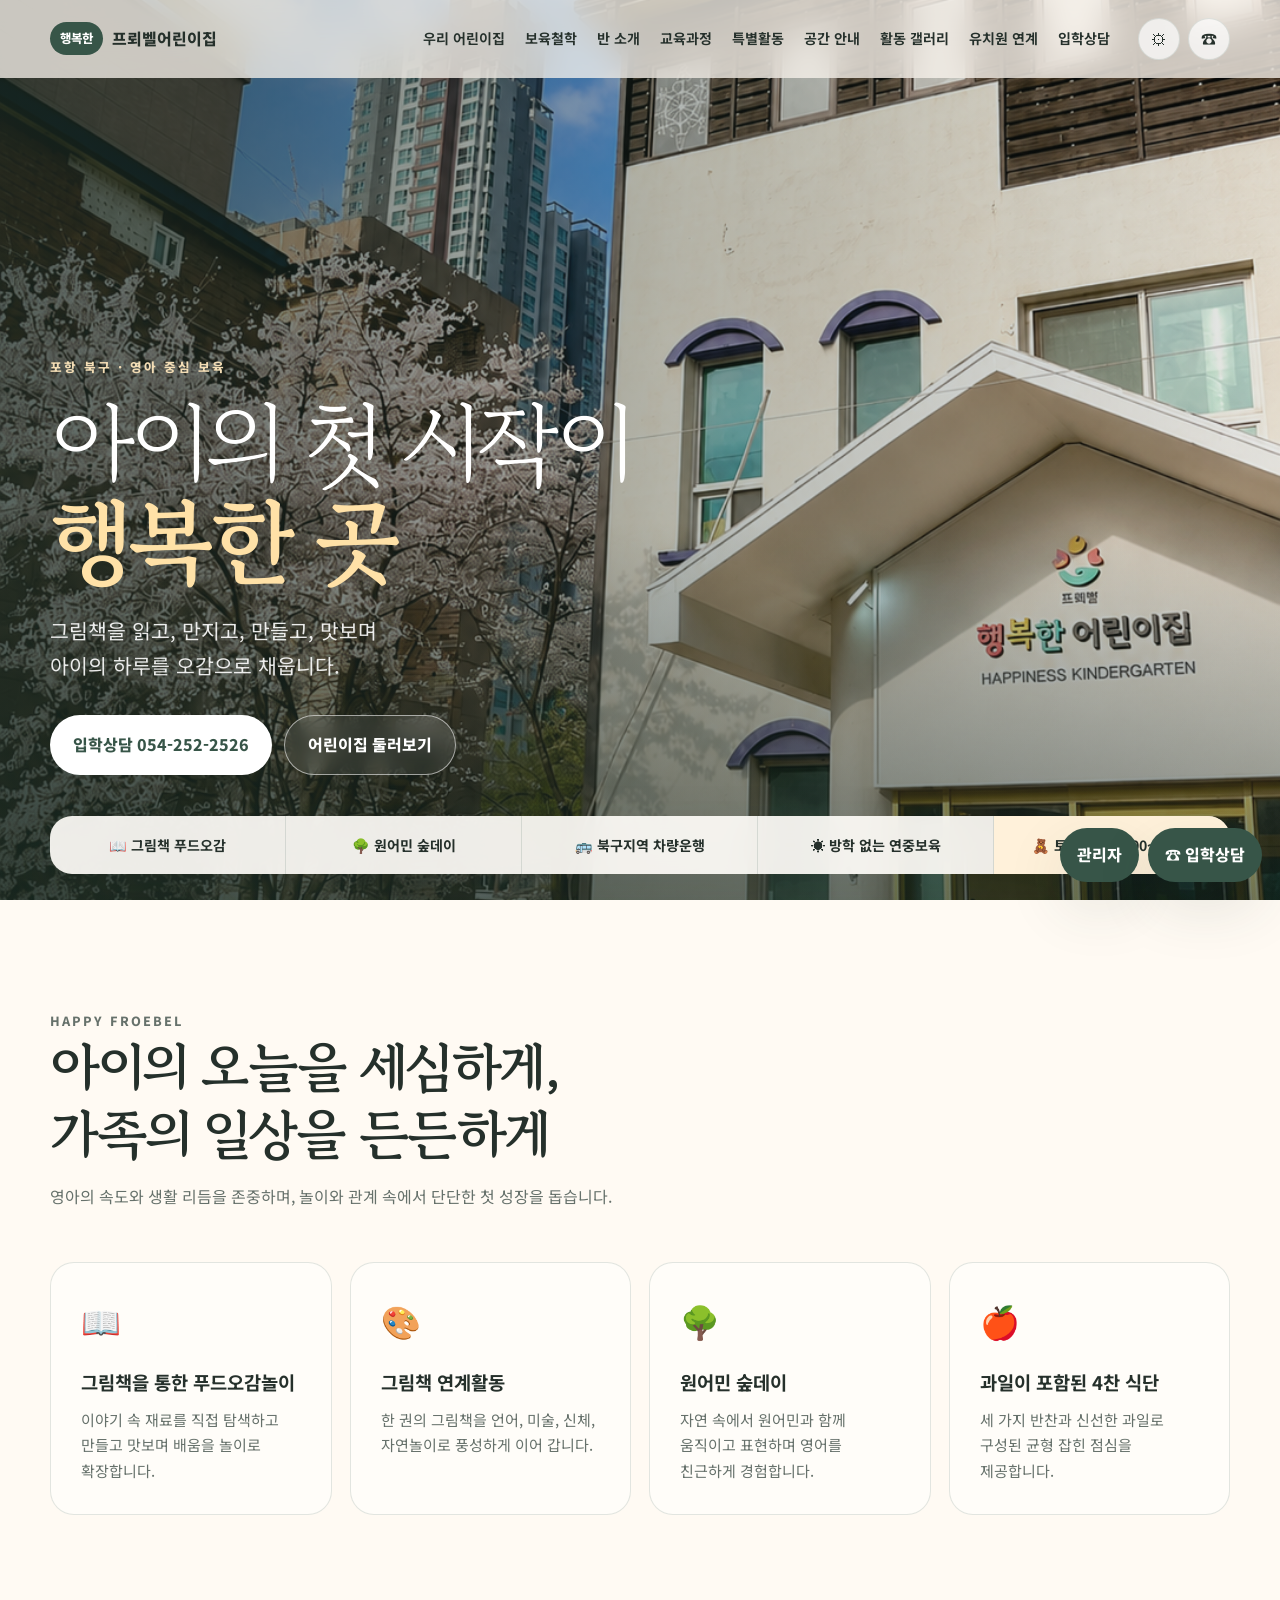
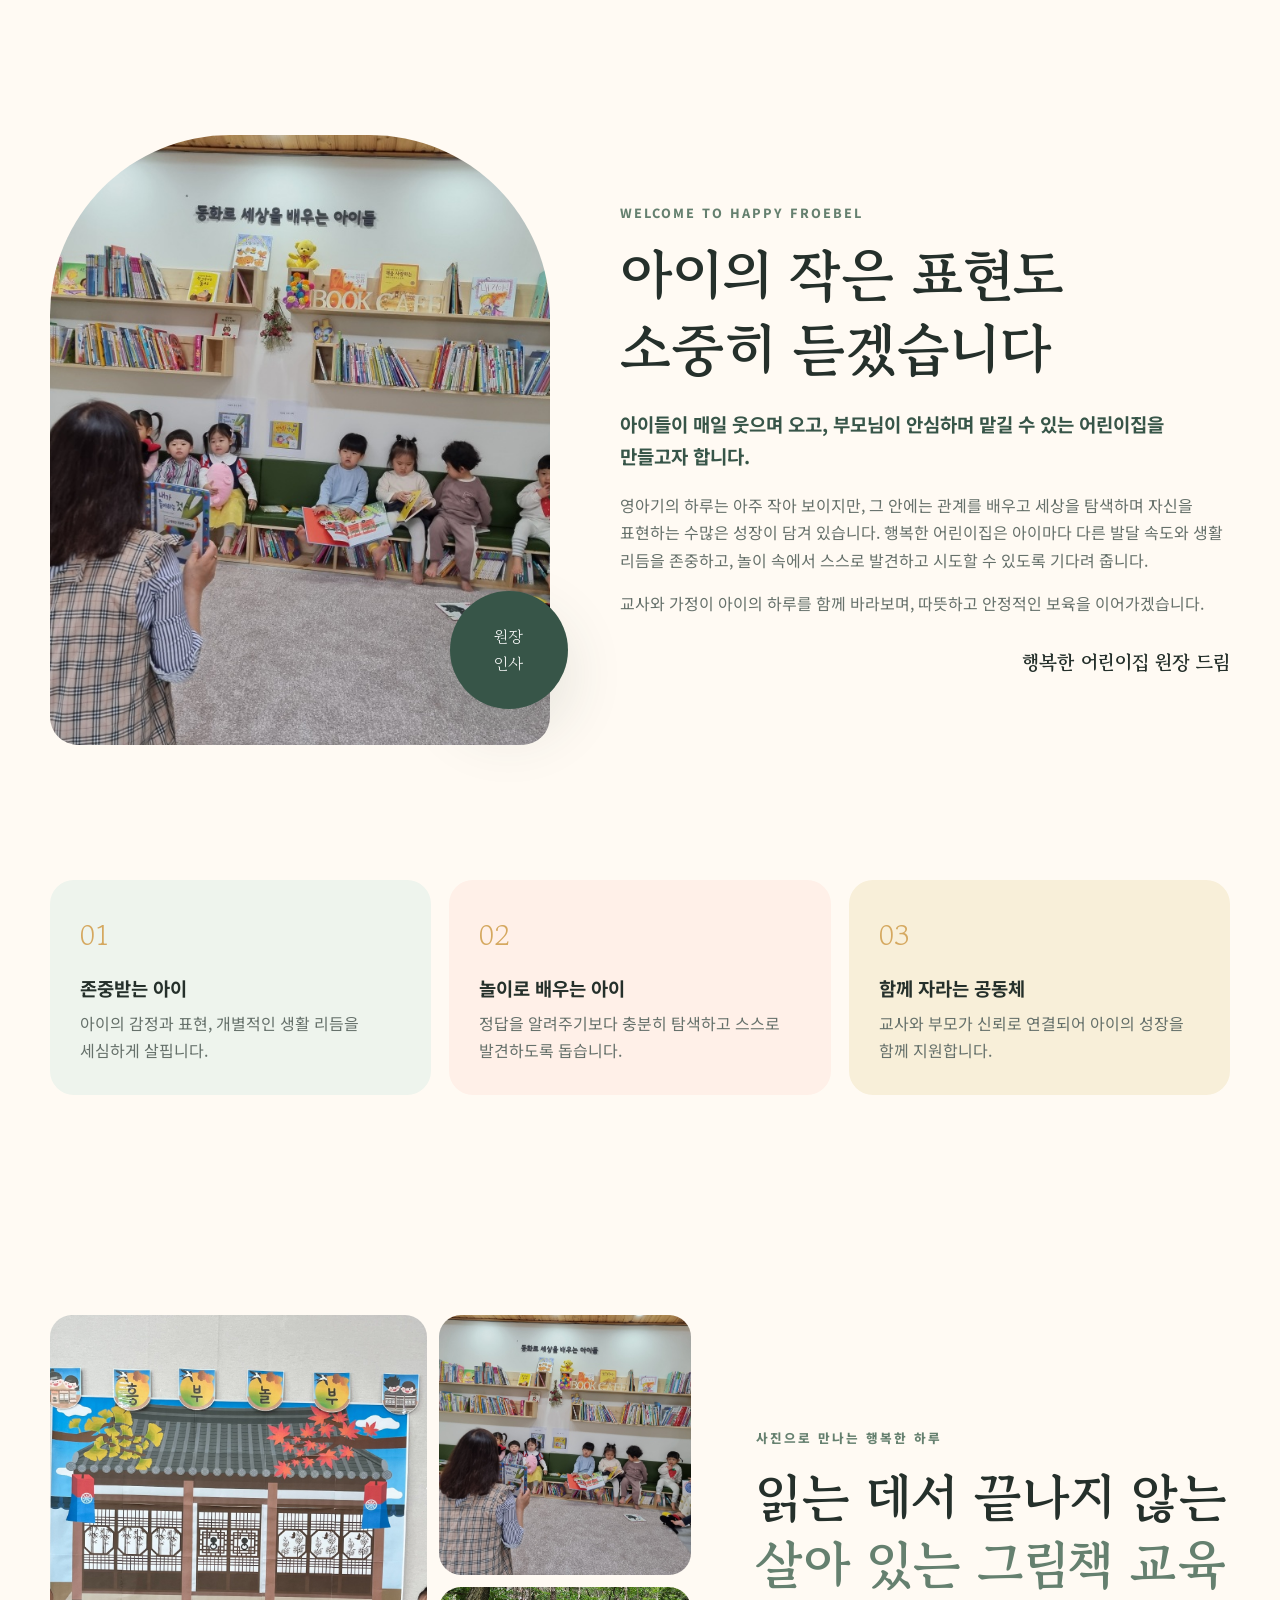
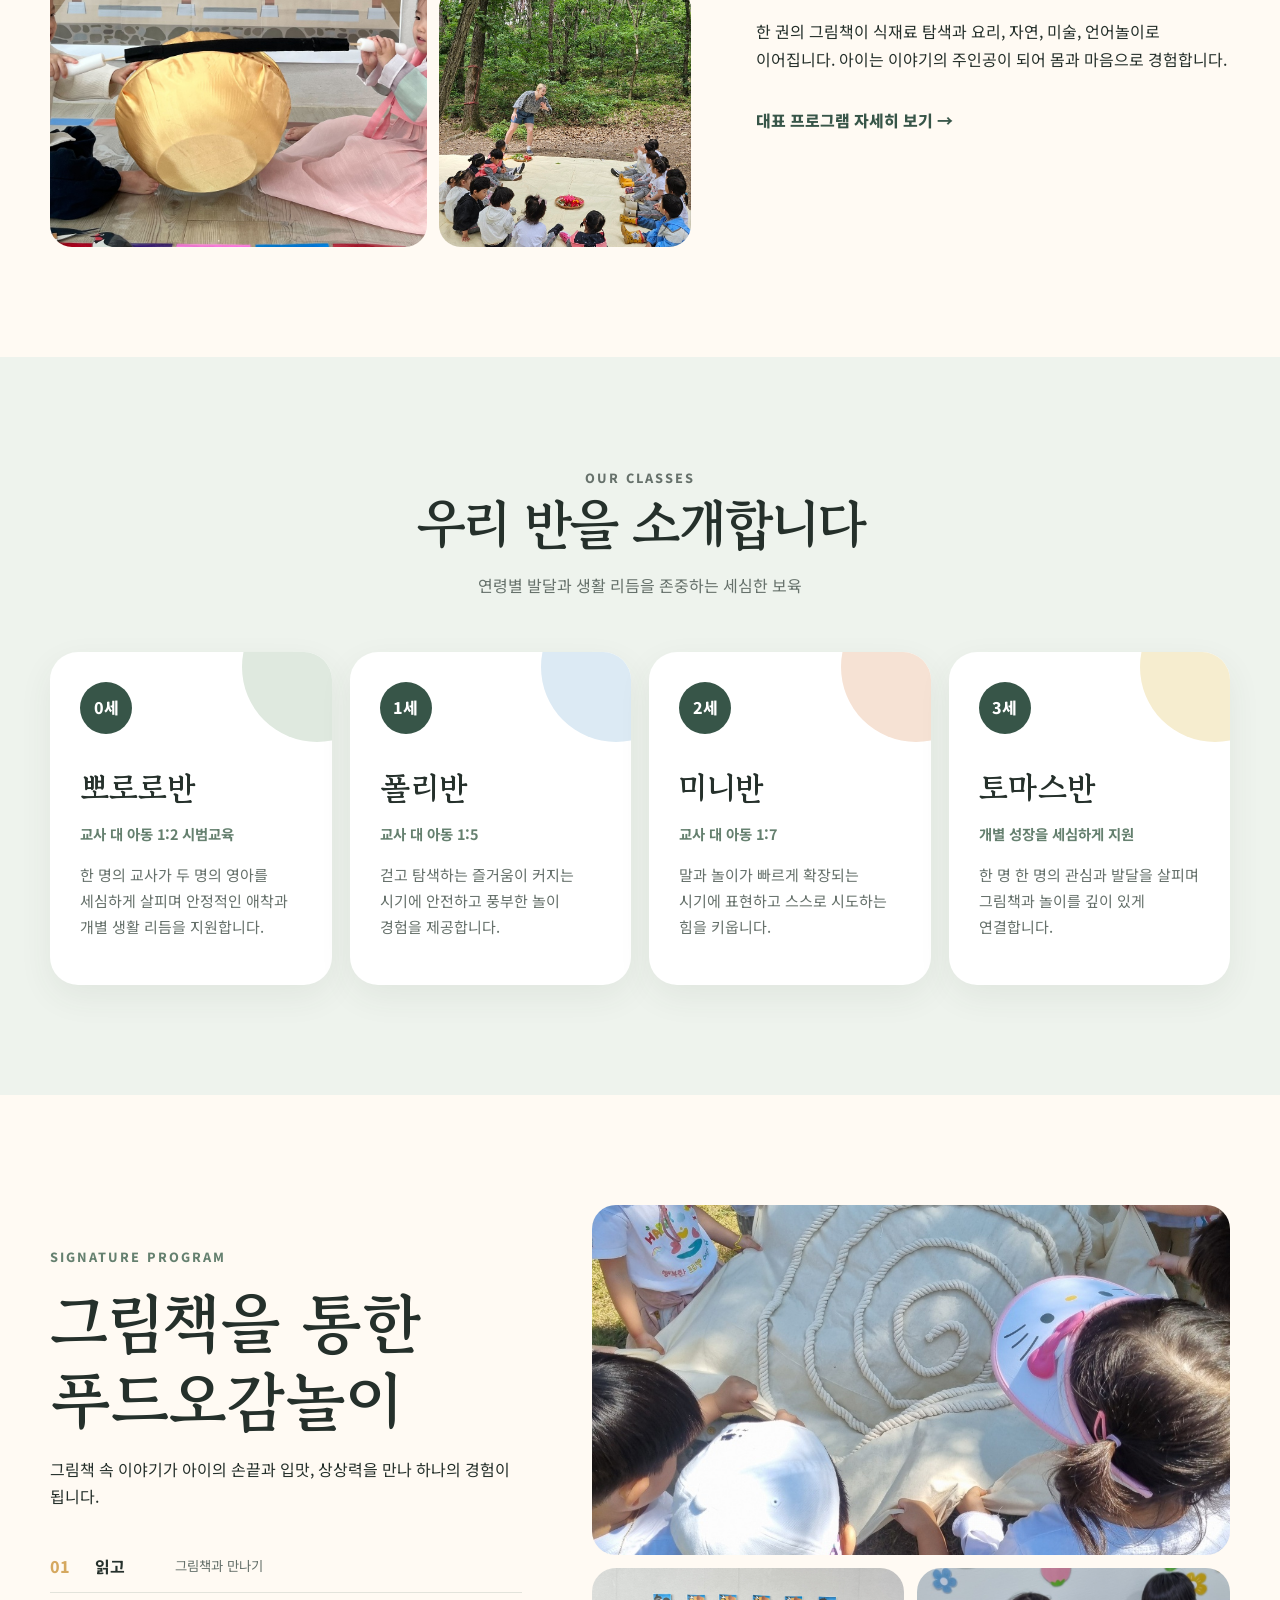
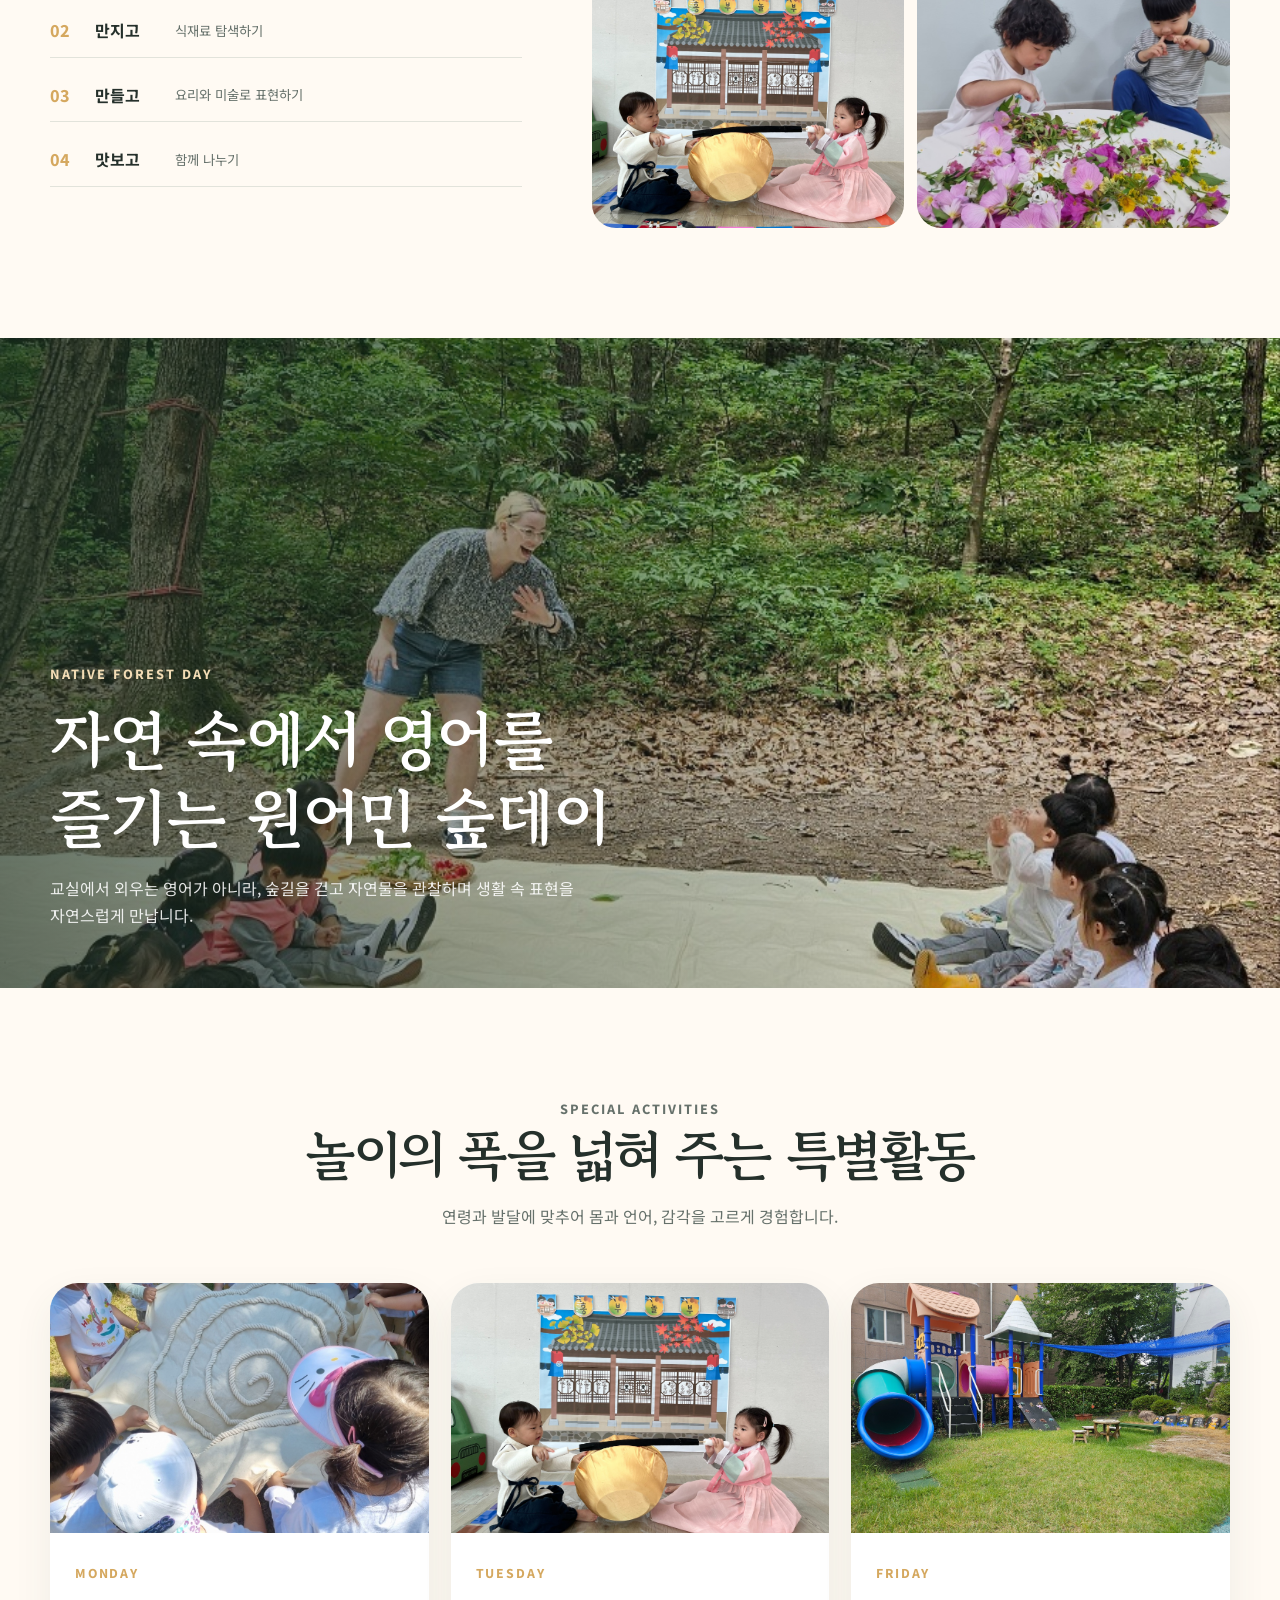
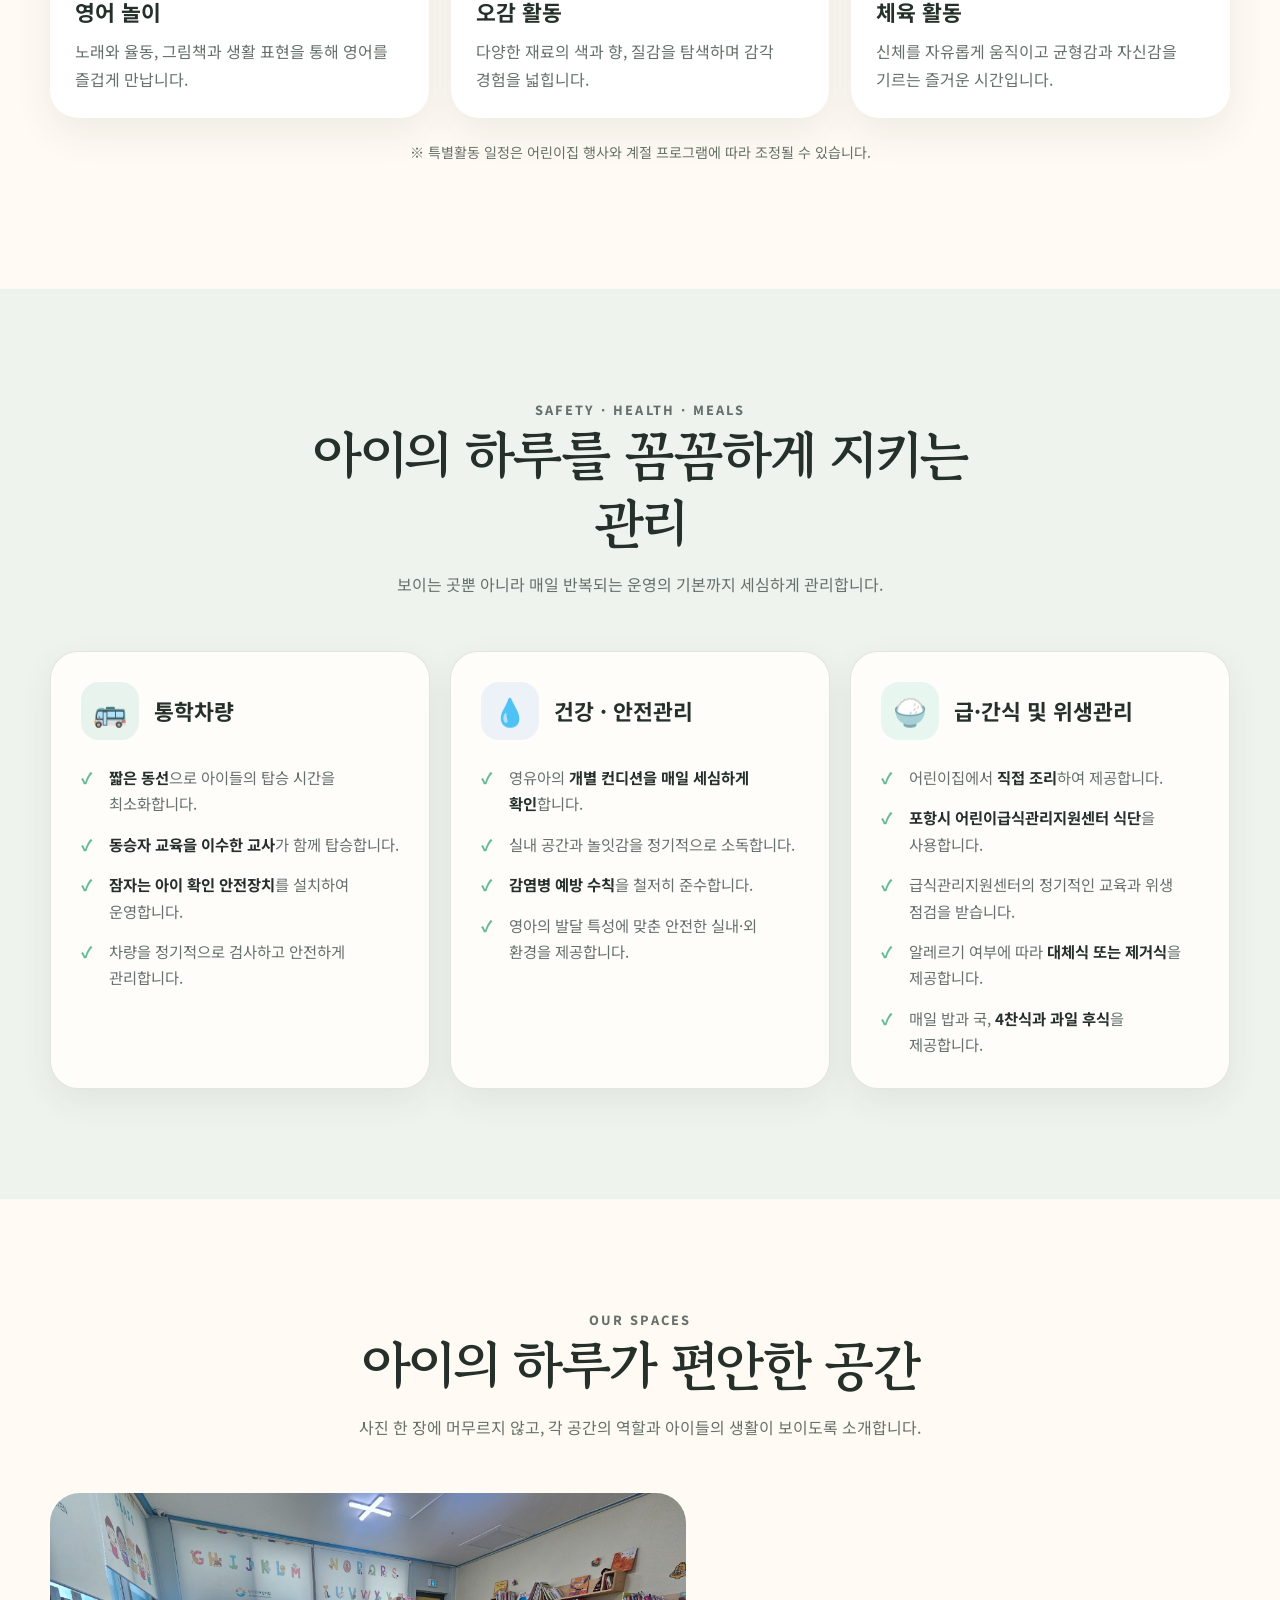
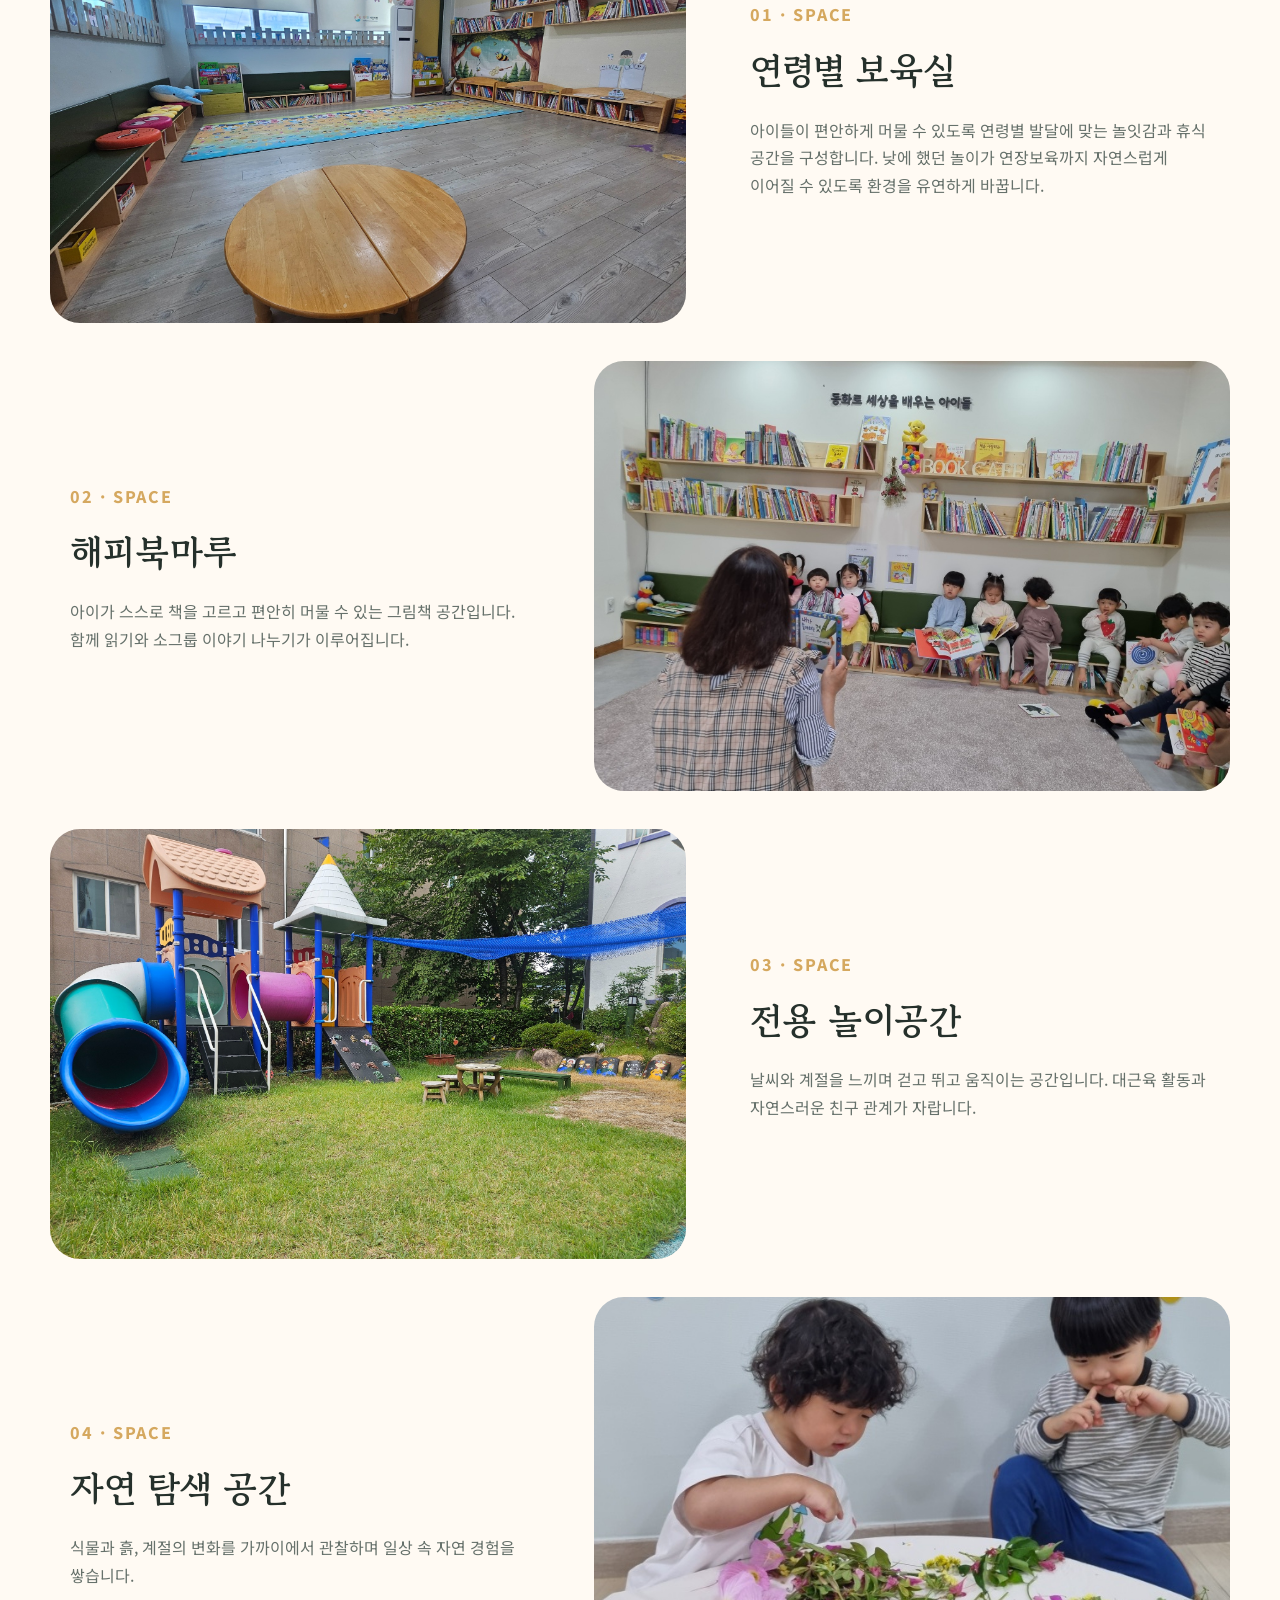
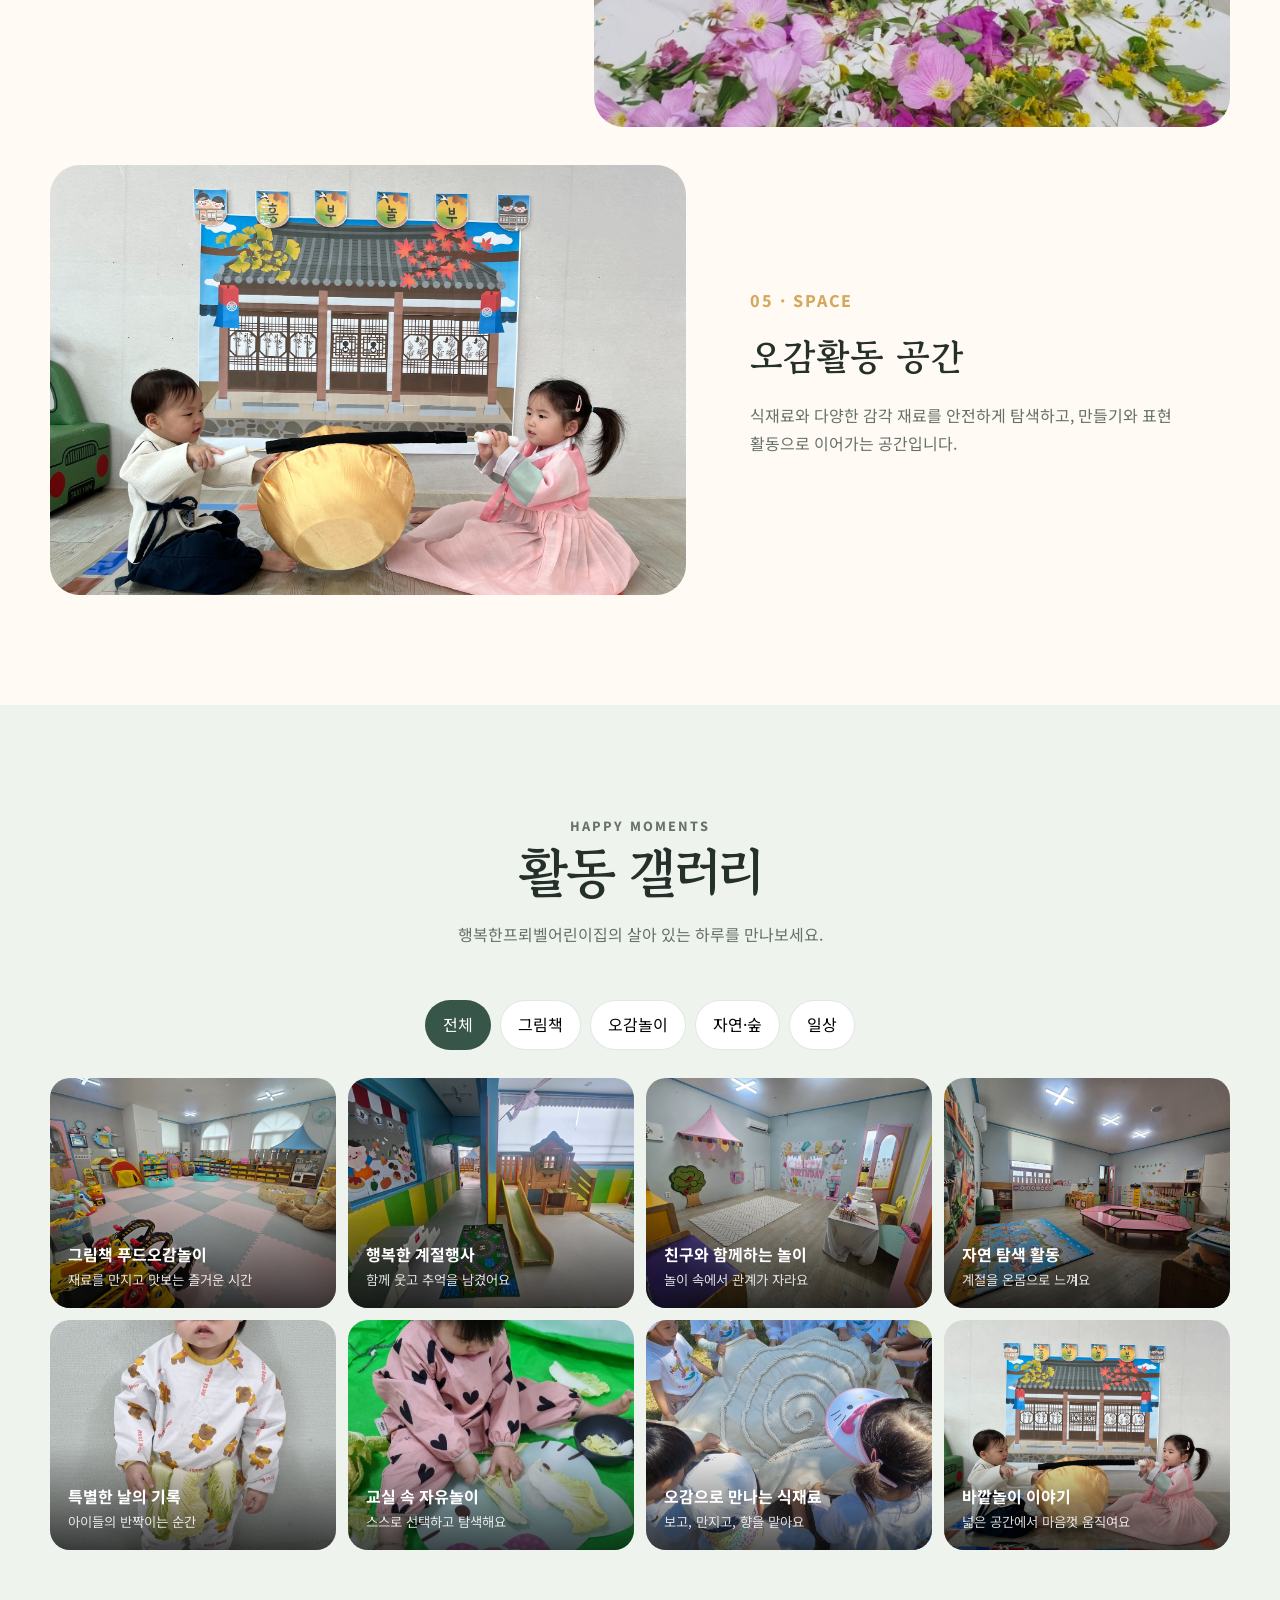
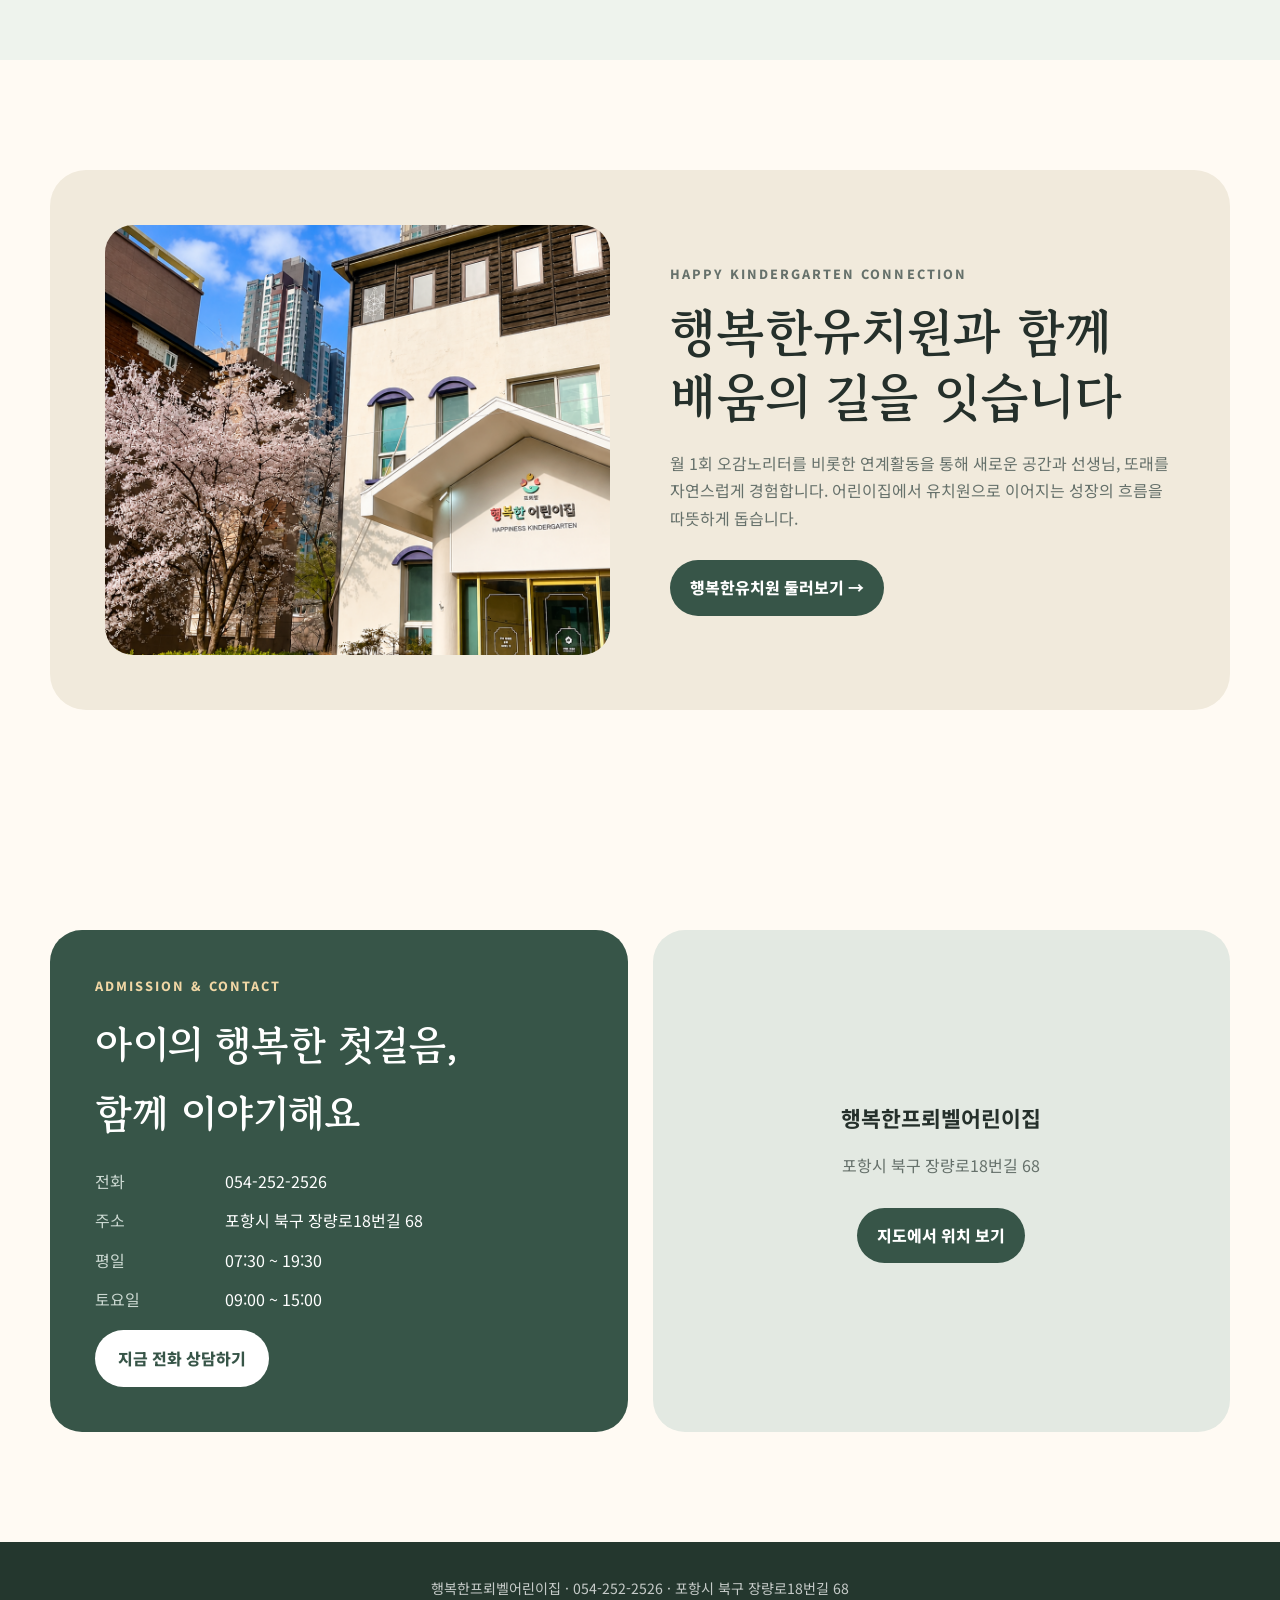
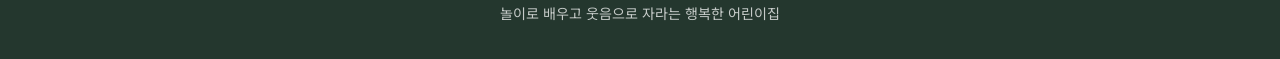
==== index.html @ d3300342 "Add files via upload" ====
<!doctype html>
<html lang="ko">
<head>
<meta charset="utf-8">
<meta name="viewport" content="width=device-width, initial-scale=1">
<meta name="theme-color" content="#fffaf3">
<meta name="description" content="포항 북구 행복한프뢰벨어린이집. 그림책을 통한 푸드오감놀이, 그림책 연계활동, 원어민 숲데이, 연중보육과 토요보육 운영.">
<title>행복한프뢰벨어린이집 | 포항 북구 영아전담 어린이집</title>
<link rel="preconnect" href="https://fonts.googleapis.com">
<link rel="preconnect" href="https://fonts.gstatic.com" crossorigin>
<link href="https://fonts.googleapis.com/css2?family=Gowun+Batang:wght@400;700&family=Noto+Sans+KR:wght@400;500;600;700;800&display=swap" rel="stylesheet">
<style>
:root{
 --cream:#fffaf3;--paper:#fffdf9;--ink:#25302b;--muted:#66716b;
 --green:#65806f;--deep:#375548;--sage:#dfe9df;--peach:#f4d8c8;
 --gold:#d5a85f;--line:rgba(55,85,72,.14);--shadow:0 24px 60px rgba(49,72,60,.13);
 --radius:28px;--max:1180px
}
*{box-sizing:border-box}html{scroll-behavior:smooth}body{margin:0;background:var(--cream);color:var(--ink);font-family:"Noto Sans KR",sans-serif;line-height:1.72;word-break:keep-all}img{display:block;width:100%;object-fit:cover}a{color:inherit;text-decoration:none}button{font:inherit}.container,.section{width:min(var(--max),calc(100% - 40px));margin:auto}.section{padding:110px 0}.eyebrow{margin:0 0 14px;color:var(--green);font-weight:800;letter-spacing:.16em;font-size:.79rem}.section-head{max-width:720px;margin-bottom:52px}.section-head.center{text-align:center;margin-inline:auto}.section-head h2,.display{font-family:"Gowun Batang",serif;line-height:1.26;letter-spacing:-.045em}.section-head h2{font-size:clamp(2rem,4.2vw,3.35rem);margin:0 0 16px}.section-head p{color:var(--muted);margin:0}.reveal{opacity:0;transform:translateY(24px);transition:.75s ease}.reveal.on{opacity:1;transform:none}

.site-header{height:78px;position:fixed;z-index:80;top:0;left:0;right:0;display:flex;align-items:center;padding:0 max(22px,calc((100% - var(--max))/2));gap:28px;transition:.3s;background:rgba(255,250,243,.74);backdrop-filter:blur(18px);border-bottom:1px solid transparent}.site-header.scrolled{background:rgba(255,253,249,.94);border-color:var(--line);box-shadow:0 8px 30px rgba(40,62,50,.08)}.brand{display:flex;align-items:center;gap:9px;font-weight:800;white-space:nowrap}.brand-mark{background:var(--deep);color:#fff;padding:6px 10px;border-radius:999px;font-size:.78rem}.nav{display:flex;gap:20px;margin-left:auto;font-size:.88rem;font-weight:650}.nav a{position:relative;padding:28px 0}.nav a:after{content:"";position:absolute;left:0;right:100%;bottom:20px;height:2px;background:var(--gold);transition:.25s}.nav a:hover:after{right:0}.header-actions{display:flex;gap:8px}.round-link,.menu-btn{width:42px;height:42px;border:1px solid var(--line);border-radius:50%;display:grid;place-items:center;background:rgba(255,255,255,.7)}.menu-btn{display:none;cursor:pointer}

.hero{min-height:760px;height:100svh;position:relative;overflow:hidden;display:grid;align-items:end}.hero-bg{position:absolute;inset:0;height:100%;filter:saturate(.9) contrast(.96)}.hero:after{content:"";position:absolute;inset:0;background:linear-gradient(90deg,rgba(27,44,36,.72) 0%,rgba(27,44,36,.30) 52%,rgba(27,44,36,.08) 100%),linear-gradient(0deg,rgba(20,34,28,.52) 0%,transparent 42%)}.hero-content{position:relative;z-index:2;color:white;width:min(var(--max),calc(100% - 40px));margin:0 auto 125px}.hero-content .eyebrow{color:#f3ddb5}.hero h1{font-family:"Gowun Batang",serif;font-size:clamp(3.3rem,7.2vw,6.6rem);line-height:1.07;letter-spacing:-.06em;margin:0 0 24px;font-weight:400}.hero h1 strong{font-weight:700;color:#ffe1a7}.hero-sub{font-size:clamp(1.03rem,1.8vw,1.28rem);max-width:620px;margin:0 0 32px;color:rgba(255,255,255,.9)}.btns{display:flex;gap:12px;flex-wrap:wrap}.btn{padding:15px 23px;border-radius:999px;font-weight:800;display:inline-flex;align-items:center;gap:8px}.btn.primary{background:#fff;color:var(--deep)}.btn.ghost{border:1px solid rgba(255,255,255,.55);color:white;background:rgba(255,255,255,.08);backdrop-filter:blur(8px)}.hero-badges{position:absolute;z-index:3;bottom:26px;left:50%;transform:translateX(-50%);width:min(var(--max),calc(100% - 40px));display:grid;grid-template-columns:repeat(5,1fr);background:rgba(255,253,249,.92);backdrop-filter:blur(15px);border-radius:22px;overflow:hidden;box-shadow:var(--shadow)}.hero-badges span{padding:17px 12px;text-align:center;font-weight:700;font-size:.88rem;border-right:1px solid var(--line)}.hero-badges span:last-child{border:0}.hero-badges .accent{background:#fff1da}

.intro-grid{display:grid;grid-template-columns:repeat(4,1fr);gap:18px}.feature{background:var(--paper);border:1px solid var(--line);padding:30px;border-radius:24px;min-height:230px;transition:.3s}.feature:hover{transform:translateY(-7px);box-shadow:var(--shadow)}.feature b{font-size:2rem}.feature h3{margin:18px 0 8px}.feature p{margin:0;color:var(--muted);font-size:.94rem}

.greeting{display:grid;grid-template-columns:.9fr 1.1fr;gap:70px;align-items:center}.greeting-photo{position:relative}.greeting-photo img{height:610px;border-radius:180px 180px 28px 28px}.stamp{position:absolute;right:-18px;bottom:36px;background:var(--deep);color:#fff;width:118px;height:118px;border-radius:50%;display:grid;place-items:center;text-align:center;font-family:"Gowun Batang",serif;box-shadow:var(--shadow)}.greeting-copy h2{font-family:"Gowun Batang",serif;font-size:clamp(2.2rem,4.4vw,3.7rem);line-height:1.3;margin:0 0 24px}.greeting-copy .lead{font-size:1.18rem;font-weight:700;color:var(--deep)}.greeting-copy p:not(.eyebrow):not(.lead){color:var(--muted)}.signature{text-align:right;font-family:"Gowun Batang",serif;font-size:1.2rem;margin-top:28px;font-weight:700}.philosophy-grid{display:grid;grid-template-columns:repeat(3,1fr);gap:18px;margin-top:65px}.philosophy{padding:30px;border-radius:24px;background:#eef4ed}.philosophy:nth-child(2){background:#fff0e8}.philosophy:nth-child(3){background:#f8efd9}.philosophy span{font-family:"Gowun Batang",serif;color:var(--gold);font-size:1.8rem}.philosophy h3{margin:12px 0 6px}.philosophy p{margin:0;color:var(--muted)}

.photo-story{display:grid;grid-template-columns:1.15fr .85fr;gap:65px;align-items:center}.mosaic{display:grid;grid-template-columns:1.5fr 1fr;grid-template-rows:260px 260px;gap:12px}.mosaic img{height:100%;border-radius:22px}.mosaic .large{grid-row:1/3}.story-copy h2{font-family:"Gowun Batang",serif;font-size:clamp(2.1rem,4vw,3.4rem);line-height:1.32;margin:0 0 20px}.story-copy em{color:var(--green);font-style:normal}.text-link{font-weight:800;color:var(--deep);display:inline-block;margin-top:18px}

.soft{background:#eef3ed}.classes{display:grid;grid-template-columns:repeat(4,1fr);gap:18px}.class-card{position:relative;background:white;border-radius:28px;padding:30px;overflow:hidden;min-height:310px;box-shadow:0 12px 34px rgba(52,72,61,.07)}.class-card:before{content:"";position:absolute;width:150px;height:150px;border-radius:50%;right:-60px;top:-60px;background:var(--sage)}.class-card:nth-child(2):before{background:#dceaf4}.class-card:nth-child(3):before{background:#f6e2d4}.class-card:nth-child(4):before{background:#f6edcf}.age{display:inline-flex;width:52px;height:52px;border-radius:50%;align-items:center;justify-content:center;background:var(--deep);color:#fff;font-weight:800;position:relative}.class-card h3{font-family:"Gowun Batang",serif;font-size:2rem;margin:26px 0 5px}.class-card strong{font-size:.9rem;color:var(--green)}.class-card p{color:var(--muted);font-size:.94rem}

.program{display:grid;grid-template-columns:.85fr 1.15fr;gap:70px;align-items:center}.program-copy h2{font-family:"Gowun Batang",serif;font-size:clamp(2.4rem,5vw,4rem);line-height:1.22;margin:0 0 18px}.steps{padding:0;margin:30px 0 0;list-style:none;display:grid;gap:12px}.steps li{display:grid;grid-template-columns:45px 80px 1fr;align-items:center;border-bottom:1px solid var(--line);padding:12px 0}.steps span{color:var(--gold);font-weight:800}.steps small{color:var(--muted)}.program-images{display:grid;grid-template-columns:1fr 1fr;gap:13px}.program-images img{height:260px;border-radius:24px}.program-images img:first-child{grid-column:1/3;height:350px}

.forest{width:100%;height:650px;position:relative;overflow:hidden}.forest>img{height:100%}.forest:after{content:"";position:absolute;inset:0;background:linear-gradient(90deg,rgba(27,48,36,.67),transparent)}.forest-panel{position:absolute;z-index:2;left:max(24px,calc((100% - var(--max))/2));top:50%;transform:translateY(-50%);color:white;max-width:560px}.forest-panel .eyebrow{color:#f3ddb5}.forest-panel h2{font-family:"Gowun Batang",serif;font-size:clamp(2.5rem,5vw,4.2rem);line-height:1.22;margin:0 0 20px}.forest-panel p{color:rgba(255,255,255,.88)}

.special-grid{display:grid;grid-template-columns:repeat(3,1fr);gap:22px}.special-card{background:white;border-radius:28px;overflow:hidden;box-shadow:0 15px 38px rgba(51,72,61,.08);transition:.3s}.special-card:hover{transform:translateY(-7px)}.special-card img{height:250px}.special-card div{padding:25px}.special-card span{font-size:.76rem;letter-spacing:.15em;color:var(--gold);font-weight:800}.special-card h3{font-size:1.35rem;margin:8px 0}.special-card p{color:var(--muted);margin:0}.note{text-align:center;color:var(--muted);font-size:.88rem;margin-top:22px}

.care-grid{display:grid;grid-template-columns:repeat(3,1fr);gap:20px}.care{background:var(--paper);border:1px solid var(--line);border-radius:28px;padding:30px;box-shadow:0 12px 34px rgba(52,72,61,.07)}.care-head{display:flex;align-items:center;gap:15px;margin-bottom:24px}.care-icon{width:58px;height:58px;border-radius:18px;display:grid;place-items:center;background:#e7f3ec;font-size:1.7rem}.care:nth-child(2) .care-icon{background:#edf2f8}.care:nth-child(3) .care-icon{background:#e8f6f0}.care h3{margin:0;font-size:1.35rem}.care ul{list-style:none;padding:0;margin:0;display:grid;gap:14px}.care li{position:relative;padding-left:28px;color:var(--muted);font-size:.96rem}.care li:before{content:"✓";position:absolute;left:0;top:0;color:#66b99a;font-weight:900}.care li strong{color:var(--ink)}

.space-list{display:grid;gap:38px}.space{display:grid;grid-template-columns:1.12fr .88fr;gap:44px;align-items:center}.space:nth-child(even){grid-template-columns:.88fr 1.12fr}.space:nth-child(even) img{order:2}.space img{height:430px;border-radius:30px}.space-copy{padding:20px}.space-copy span{color:var(--gold);font-weight:800;letter-spacing:.12em}.space-copy h3{font-family:"Gowun Batang",serif;font-size:2.25rem;margin:10px 0}.space-copy p{color:var(--muted)}

.gallery-filter{display:flex;justify-content:center;gap:9px;flex-wrap:wrap;margin-bottom:28px}.filter-btn{border:1px solid var(--line);background:white;padding:10px 17px;border-radius:999px;cursor:pointer}.filter-btn.active{background:var(--deep);color:white}.gallery{display:grid;grid-template-columns:repeat(4,1fr);grid-auto-rows:230px;gap:12px}.gallery figure{margin:0;position:relative;overflow:hidden;border-radius:20px;cursor:pointer}.gallery figure:nth-child(1),.gallery figure:nth-child(6){grid-column:span 2;grid-row:span 2}.gallery img{height:100%;transition:.45s}.gallery figure:hover img{transform:scale(1.05)}.gallery figcaption{position:absolute;inset:auto 0 0;padding:40px 18px 16px;color:#fff;background:linear-gradient(transparent,rgba(0,0,0,.65));font-weight:700}.gallery figure.hide{display:none}

.kindergarten{display:grid;grid-template-columns:1fr 1fr;gap:60px;align-items:center;background:#f1eadc;border-radius:36px;padding:55px}.kindergarten img{height:430px;border-radius:28px}.kindergarten h2{font-family:"Gowun Batang",serif;font-size:clamp(2.1rem,4vw,3.5rem);line-height:1.28;margin:0 0 20px}.kindergarten p{color:var(--muted)}.link-pill{display:inline-flex;background:var(--deep);color:#fff;border-radius:999px;padding:14px 20px;font-weight:800;margin-top:12px}

.contact{display:grid;grid-template-columns:1fr 1fr;gap:25px}.contact-card{background:var(--deep);color:#fff;border-radius:32px;padding:45px}.contact-card h2{font-family:"Gowun Batang",serif;font-size:2.5rem;margin:0 0 20px}.contact-card dl{display:grid;grid-template-columns:90px 1fr;gap:12px 0}.contact-card dt{color:#cbd8d1}.map{border-radius:32px;overflow:hidden;min-height:420px;background:#e3e9e2;display:grid;place-items:center;text-align:center;padding:30px}.map strong{font-size:1.35rem}.map p{color:var(--muted)}.footer{padding:34px 20px;background:#24372e;color:rgba(255,255,255,.74);text-align:center;font-size:.88rem}.quick{position:fixed;right:18px;bottom:18px;z-index:70;display:flex;gap:9px}.quick a{padding:13px 17px;background:var(--deep);color:#fff;border-radius:999px;box-shadow:var(--shadow);font-weight:800}.lightbox{position:fixed;inset:0;z-index:120;background:rgba(12,18,15,.9);display:none;align-items:center;justify-content:center;padding:30px}.lightbox.open{display:flex}.lightbox img{max-width:min(1100px,94vw);max-height:86vh;width:auto;border-radius:18px}.lightbox button{position:absolute;right:24px;top:20px;border:0;background:none;color:#fff;font-size:2rem;cursor:pointer}

@media(max-width:1040px){
 .nav{position:fixed;top:78px;left:20px;right:20px;display:none;flex-direction:column;background:#fff;padding:18px;border-radius:20px;box-shadow:var(--shadow);gap:0}.nav.open{display:flex}.nav a{padding:12px}.nav a:after{display:none}.menu-btn{display:grid;margin-left:auto}.header-actions{display:none}
 .intro-grid,.classes{grid-template-columns:repeat(2,1fr)}.care-grid{grid-template-columns:1fr}
 .greeting,.photo-story,.program{grid-template-columns:1fr}.greeting-photo{max-width:660px}.greeting-photo img{height:520px}.program-images{order:-1}
 .special-grid{grid-template-columns:1fr 1fr}.space,.space:nth-child(even){grid-template-columns:1fr}.space:nth-child(even) img{order:0}
 .gallery{grid-template-columns:repeat(3,1fr)}.kindergarten,.contact{grid-template-columns:1fr}
}
@media(max-width:680px){
 .section{width:min(100% - 28px, var(--max));padding:78px 0}.site-header{height:68px;padding:0 14px}.nav{top:68px}.brand{font-size:.92rem}
 .hero{min-height:720px;height:100svh}.hero-content{margin-bottom:164px}.hero h1{font-size:3.25rem}.hero-sub br{display:none}.hero-badges{bottom:16px;grid-template-columns:1fr 1fr;border-radius:18px}.hero-badges span{padding:10px 8px;font-size:.76rem;border-bottom:1px solid var(--line)}.hero-badges span:last-child{grid-column:1/3}
 .intro-grid,.classes,.philosophy-grid,.special-grid,.care-grid{grid-template-columns:1fr}.feature{min-height:auto}
 .greeting{gap:35px}.greeting-photo img{height:430px;border-radius:120px 120px 24px 24px}.stamp{width:92px;height:92px;right:2px}
 .mosaic{grid-template-rows:190px 190px}.photo-story{gap:35px}.program{gap:35px}.program-images img,.program-images img:first-child{height:220px}
 .forest{height:570px}.forest-panel{left:24px;right:24px}.forest-panel h2{font-size:2.7rem}
 .space img{height:290px}.space-copy{padding:0 4px}.gallery{grid-template-columns:1fr 1fr;grid-auto-rows:170px}.gallery figure:nth-child(1),.gallery figure:nth-child(6){grid-column:span 2;grid-row:span 1}
 .kindergarten{padding:22px;border-radius:26px}.kindergarten img{height:280px}.contact-card{padding:30px}.quick{left:14px;right:14px}.quick a{flex:1;text-align:center}.quick .hide-mobile{display:none}
}

.gallery-item{border:0;padding:0;margin:0;position:relative;overflow:hidden;border-radius:20px;cursor:pointer;background:#ddd;text-align:left}
.gallery-item img{height:100%;transition:.45s}
.gallery-item:hover img{transform:scale(1.05)}
.gallery-item>span{position:absolute;inset:auto 0 0;padding:40px 18px 16px;color:#fff;background:linear-gradient(transparent,rgba(0,0,0,.68));display:grid}
.gallery-item small{opacity:.85}
.gallery-item.hide{display:none}

</style>
</head>
<body>
<header class="site-header">
 <a class="brand" href="#top"><span class="brand-mark">행복한</span><span>프뢰벨어린이집</span></a>
 <button class="menu-btn" aria-label="메뉴 열기">☰</button>
 <nav class="nav">
  <a href="#about">우리 어린이집</a><a href="#philosophy">보육철학</a><a href="#classes">반 소개</a>
  <a href="#program">교육과정</a><a href="#special">특별활동</a><a href="#spaces">공간 안내</a>
  <a href="#gallery">활동 갤러리</a><a href="#kindergarten">유치원 연계</a><a href="#contact">입학상담</a>
 </nav>
 <div class="header-actions"><a class="round-link" href="admin/index.html" title="관리자">⚙</a><a class="round-link" href="tel:0542522526">☎</a></div>
</header>

<main id="top">
<section class="hero">
 <img src="assets/exterior.png" alt="행복한프뢰벨어린이집 전경" class="hero-bg" data-image-key="hero.image">
 <div class="hero-content reveal">
  <p class="eyebrow" data-bind="hero.eyebrow">포항 북구 · 영아 중심 보육</p>
  <h1 data-bind-html="hero.title">아이의 첫 시작이<br><strong>행복한 곳</strong></h1>
  <p class="hero-sub" data-bind-html="hero.subtitle">그림책을 읽고, 만지고, 만들고, 맛보며 아이의 하루를 오감으로 채웁니다.</p>
  <div class="btns"><a class="btn primary" href="tel:0542522526">입학상담 054-252-2526</a><a class="btn ghost" href="#about">어린이집 둘러보기</a></div>
 </div>
 <div class="hero-badges"><span>📖 그림책 푸드오감</span><span>🌳 원어민 숲데이</span><span>🚌 북구지역 차량운행</span><span>☀ 방학 없는 연중보육</span><span class="accent">🧸 토요보육 09:00~15:00</span></div>
</section>

<section id="about" class="section">
 <div class="section-head reveal"><p class="eyebrow">HAPPY FROEBEL</p><h2>아이의 오늘을 세심하게,<br>가족의 일상을 든든하게</h2><p>영아의 속도와 생활 리듬을 존중하며, 놀이와 관계 속에서 단단한 첫 성장을 돕습니다.</p></div>
 <div class="intro-grid">
  <article class="feature reveal"><b>📖</b><h3>그림책을 통한 푸드오감놀이</h3><p>이야기 속 재료를 직접 탐색하고 만들고 맛보며 배움을 놀이로 확장합니다.</p></article>
  <article class="feature reveal"><b>🎨</b><h3>그림책 연계활동</h3><p>한 권의 그림책을 언어, 미술, 신체, 자연놀이로 풍성하게 이어 갑니다.</p></article>
  <article class="feature reveal"><b>🌳</b><h3>원어민 숲데이</h3><p>자연 속에서 원어민과 함께 움직이고 표현하며 영어를 친근하게 경험합니다.</p></article>
  <article class="feature reveal"><b>🍎</b><h3>과일이 포함된 4찬 식단</h3><p>세 가지 반찬과 신선한 과일로 구성된 균형 잡힌 점심을 제공합니다.</p></article>
 </div>
</section>

<section id="philosophy" class="section greeting">
 <div class="greeting-photo reveal"><img src="assets/book-room.jpg" alt="그림책 공간" data-image-key="greeting.image"><div class="stamp">원장<br>인사</div></div>
 <div class="greeting-copy reveal">
  <p class="eyebrow">WELCOME TO HAPPY FROEBEL</p><h2 data-bind-html="greeting.title">아이의 작은 표현도<br><strong>소중히 듣겠습니다</strong></h2>
  <p class="lead" data-bind="greeting.lead">아이들이 매일 웃으며 오고, 부모님이 안심하며 맡길 수 있는 어린이집을 만들고자 합니다.</p>
  <p data-bind="greeting.body1">영아기의 하루는 아주 작아 보이지만, 그 안에는 관계를 배우고 세상을 탐색하며 자신을 표현하는 수많은 성장이 담겨 있습니다. 행복한 어린이집은 아이마다 다른 발달 속도와 생활 리듬을 존중하고, 놀이 속에서 스스로 발견하고 시도할 수 있도록 기다려 줍니다.</p>
  <p data-bind="greeting.body2">교사와 가정이 아이의 하루를 함께 바라보며, 따뜻하고 안정적인 보육을 이어가겠습니다.</p>
  <div class="signature" data-bind="greeting.signature">행복한 어린이집 원장 드림</div>
 </div>
 <div class="philosophy-grid" id="cms-philosophy-grid" style="grid-column:1/-1">
  <article class="philosophy reveal"><span>01</span><h3>존중받는 아이</h3><p>아이의 감정과 표현, 개별적인 생활 리듬을 세심하게 살핍니다.</p></article>
  <article class="philosophy reveal"><span>02</span><h3>놀이로 배우는 아이</h3><p>정답을 알려주기보다 충분히 탐색하고 스스로 발견하도록 돕습니다.</p></article>
  <article class="philosophy reveal"><span>03</span><h3>함께 자라는 공동체</h3><p>교사와 부모가 신뢰로 연결되어 아이의 성장을 함께 지원합니다.</p></article>
 </div>
</section>

<section class="section photo-story">
 <div class="mosaic reveal"><img class="large" src="assets/food-play.jpg" alt="푸드오감놀이"><img src="assets/book-room.jpg" alt="책 읽기"><img src="assets/forest-day.jpg" alt="숲 활동"></div>
 <div class="story-copy reveal"><p class="eyebrow">사진으로 만나는 행복한 하루</p><h2>읽는 데서 끝나지 않는<br><em>살아 있는 그림책 교육</em></h2><p>한 권의 그림책이 식재료 탐색과 요리, 자연, 미술, 언어놀이로 이어집니다. 아이는 이야기의 주인공이 되어 몸과 마음으로 경험합니다.</p><a class="text-link" href="#program">대표 프로그램 자세히 보기 →</a></div>
</section>

<div class="soft">
<section id="classes" class="section">
 <div class="section-head center reveal"><p class="eyebrow">OUR CLASSES</p><h2>우리 반을 소개합니다</h2><p>연령별 발달과 생활 리듬을 존중하는 세심한 보육</p></div>
 <div class="classes">
  <article class="class-card reveal"><div class="age">0세</div><h3>뽀로로반</h3><strong>교사 대 아동 1:2 시범교육</strong><p>한 명의 교사가 두 명의 영아를 세심하게 살피며 안정적인 애착과 개별 생활 리듬을 지원합니다.</p></article>
  <article class="class-card reveal"><div class="age">1세</div><h3>폴리반</h3><strong>교사 대 아동 1:5</strong><p>걷고 탐색하는 즐거움이 커지는 시기에 안전하고 풍부한 놀이 경험을 제공합니다.</p></article>
  <article class="class-card reveal"><div class="age">2세</div><h3>미니반</h3><strong>교사 대 아동 1:7</strong><p>말과 놀이가 빠르게 확장되는 시기에 표현하고 스스로 시도하는 힘을 키웁니다.</p></article>
  <article class="class-card reveal"><div class="age">3세</div><h3>토마스반</h3><strong>개별 성장을 세심하게 지원</strong><p>한 명 한 명의 관심과 발달을 살피며 그림책과 놀이를 깊이 있게 연결합니다.</p></article>
 </div>
</section>
</div>

<section id="program" class="section program">
 <div class="program-copy reveal"><p class="eyebrow">SIGNATURE PROGRAM</p><h2>그림책을 통한<br><strong>푸드오감놀이</strong></h2><p>그림책 속 이야기가 아이의 손끝과 입맛, 상상력을 만나 하나의 경험이 됩니다.</p>
 <ol class="steps"><li><span>01</span><b>읽고</b><small>그림책과 만나기</small></li><li><span>02</span><b>만지고</b><small>식재료 탐색하기</small></li><li><span>03</span><b>만들고</b><small>요리와 미술로 표현하기</small></li><li><span>04</span><b>맛보고</b><small>함께 나누기</small></li></ol></div>
 <div class="program-images reveal"><img src="assets/activity.jpg" alt="그림책 연계활동"><img src="assets/food-play.jpg" alt="푸드오감놀이"><img src="assets/garden.jpg" alt="자연 탐색"></div>
</section>

<section class="forest">
 <img src="assets/forest-day.jpg" alt="원어민 숲데이">
 <div class="forest-panel reveal"><p class="eyebrow">NATIVE FOREST DAY</p><h2>자연 속에서 영어를<br>즐기는 <strong>원어민 숲데이</strong></h2><p>교실에서 외우는 영어가 아니라, 숲길을 걷고 자연물을 관찰하며 생활 속 표현을 자연스럽게 만납니다.</p></div>
</section>

<section id="special" class="section">
 <div class="section-head center reveal"><p class="eyebrow">SPECIAL ACTIVITIES</p><h2>놀이의 폭을 넓혀 주는 특별활동</h2><p>연령과 발달에 맞추어 몸과 언어, 감각을 고르게 경험합니다.</p></div>
 <div class="special-grid" id="cms-special-grid">
  <article class="special-card reveal"><img src="assets/activity.jpg" alt="영어 놀이"><div><span>MONDAY</span><h3>영어 놀이</h3><p>노래와 율동, 그림책과 생활 표현을 통해 영어를 즐겁게 만납니다.</p></div></article>
  <article class="special-card reveal"><img src="assets/food-play.jpg" alt="오감 활동"><div><span>TUESDAY</span><h3>오감 활동</h3><p>다양한 재료의 색과 향, 질감을 탐색하며 감각 경험을 넓힙니다.</p></div></article>
  <article class="special-card reveal"><img src="assets/playground.jpg" alt="체육 활동"><div><span>FRIDAY</span><h3>체육 활동</h3><p>신체를 자유롭게 움직이고 균형감과 자신감을 기르는 즐거운 시간입니다.</p></div></article>
 </div><p class="note">※ 특별활동 일정은 어린이집 행사와 계절 프로그램에 따라 조정될 수 있습니다.</p>
</section>

<div class="soft">
<section id="care" class="section">
 <div class="section-head center reveal"><p class="eyebrow">SAFETY · HEALTH · MEALS</p><h2>아이의 하루를 꼼꼼하게 지키는 관리</h2><p>보이는 곳뿐 아니라 매일 반복되는 운영의 기본까지 세심하게 관리합니다.</p></div>
 <div class="care-grid">
  <article class="care reveal">
   <div class="care-head"><div class="care-icon">🚌</div><h3>통학차량</h3></div>
   <ul>
    <li><strong>짧은 동선</strong>으로 아이들의 탑승 시간을 최소화합니다.</li>
    <li><strong>동승자 교육을 이수한 교사</strong>가 함께 탑승합니다.</li>
    <li><strong>잠자는 아이 확인 안전장치</strong>를 설치하여 운영합니다.</li>
    <li>차량을 정기적으로 검사하고 안전하게 관리합니다.</li>
   </ul>
  </article>
  <article class="care reveal">
   <div class="care-head"><div class="care-icon">💧</div><h3>건강 · 안전관리</h3></div>
   <ul>
    <li>영유아의 <strong>개별 컨디션을 매일 세심하게 확인</strong>합니다.</li>
    <li>실내 공간과 놀잇감을 정기적으로 소독합니다.</li>
    <li><strong>감염병 예방 수칙</strong>을 철저히 준수합니다.</li>
    <li>영아의 발달 특성에 맞춘 안전한 실내·외 환경을 제공합니다.</li>
   </ul>
  </article>
  <article class="care reveal">
   <div class="care-head"><div class="care-icon">🍚</div><h3>급·간식 및 위생관리</h3></div>
   <ul>
    <li>어린이집에서 <strong>직접 조리</strong>하여 제공합니다.</li>
    <li><strong>포항시 어린이급식관리지원센터 식단</strong>을 사용합니다.</li>
    <li>급식관리지원센터의 정기적인 교육과 위생 점검을 받습니다.</li>
    <li>알레르기 여부에 따라 <strong>대체식 또는 제거식</strong>을 제공합니다.</li>
    <li>매일 밥과 국, <strong>4찬식과 과일 후식</strong>을 제공합니다.</li>
   </ul>
  </article>
 </div>
</section>
</div>

<section id="spaces" class="section">
 <div class="section-head center reveal"><p class="eyebrow">OUR SPACES</p><h2>아이의 하루가 편안한 공간</h2><p>사진 한 장에 머무르지 않고, 각 공간의 역할과 아이들의 생활이 보이도록 소개합니다.</p></div>
 <div class="space-list" id="cms-spaces-grid">
  <article class="space reveal"><img src="assets/classroom.jpg" alt="연령별 보육실"><div class="space-copy"><span>01 · CLASSROOM</span><h3>연령별 보육실</h3><p>연령별 발달에 맞춘 편안한 보육 공간입니다.</p></div></article>
 </div>
</section>

<div class="soft">
<section id="gallery" class="section">
 <div class="section-head center reveal"><p class="eyebrow">HAPPY MOMENTS</p><h2>활동 갤러리</h2><p>행복한프뢰벨어린이집의 살아 있는 하루를 만나보세요.</p></div>
 <div class="gallery-filter"><button class="filter-btn active" data-filter="all">전체</button><button class="filter-btn" data-filter="book">그림책</button><button class="filter-btn" data-filter="sensory">오감놀이</button><button class="filter-btn" data-filter="nature">자연·숲</button><button class="filter-btn" data-filter="daily">일상</button></div>
 <div class="gallery" id="cms-gallery-grid"></div>
</section>
</div>

<section id="kindergarten" class="section">
 <div class="kindergarten reveal"><img src="kindergarten/assets/kindergarten.jpg" onerror="this.src='assets/exterior.png'" alt="행복한유치원 연계"><div><p class="eyebrow">HAPPY KINDERGARTEN CONNECTION</p><h2>행복한유치원과 함께<br>배움의 길을 잇습니다</h2><p>월 1회 오감노리터를 비롯한 연계활동을 통해 새로운 공간과 선생님, 또래를 자연스럽게 경험합니다. 어린이집에서 유치원으로 이어지는 성장의 흐름을 따뜻하게 돕습니다.</p><a class="link-pill" href="kindergarten/index.html">행복한유치원 둘러보기 →</a></div></div>
</section>

<section id="contact" class="section contact">
 <div class="contact-card reveal"><p class="eyebrow" style="color:#f1d7a5">ADMISSION & CONTACT</p><h2>아이의 행복한 첫걸음,<br>함께 이야기해요</h2><dl><dt>전화</dt><dd><a href="tel:0542522526">054-252-2526</a></dd><dt>주소</dt><dd>포항시 북구 장량로18번길 68</dd><dt>평일</dt><dd>07:30 ~ 19:30</dd><dt>토요일</dt><dd>09:00 ~ 15:00</dd></dl><a class="btn primary" href="tel:0542522526">지금 전화 상담하기</a></div>
 <div class="map reveal"><div><strong>행복한프뢰벨어린이집</strong><p>포항시 북구 장량로18번길 68</p><a class="link-pill" href="https://map.naver.com/p/search/%ED%8F%AC%ED%95%AD%EC%8B%9C%20%EB%B6%81%EA%B5%AC%20%EC%9E%A5%EB%9F%89%EB%A1%9C18%EB%B2%88%EA%B8%B8%2068" target="_blank" rel="noopener">지도에서 위치 보기</a></div></div>
</section>
</main>

<footer class="footer">행복한프뢰벨어린이집 · 054-252-2526 · 포항시 북구 장량로18번길 68<br>놀이로 배우고 웃음으로 자라는 행복한 어린이집</footer>
<div class="quick"><a class="hide-mobile" href="admin/index.html">관리자</a><a href="tel:0542522526">☎ 입학상담</a></div>
<div class="lightbox"><button aria-label="닫기">×</button><img src="" alt="확대 이미지"></div>

<script src="content-manager.js"></script>
<script>
const header=document.querySelector('.site-header'),menu=document.querySelector('.menu-btn'),nav=document.querySelector('.nav');
addEventListener('scroll',()=>header.classList.toggle('scrolled',scrollY>20));
menu.addEventListener('click',()=>nav.classList.toggle('open'));
nav.querySelectorAll('a').forEach(a=>a.addEventListener('click',()=>nav.classList.remove('open')));
const io=new IntersectionObserver(es=>es.forEach(e=>{if(e.isIntersecting){e.target.classList.add('on');io.unobserve(e.target)}}),{threshold:.12});
document.querySelectorAll('.reveal').forEach(el=>io.observe(el));
const lb=document.querySelector('.lightbox'),lbimg=lb.querySelector('img');
function bindGallery(){
 const buttons=document.querySelectorAll('.filter-btn');
 const items=document.querySelectorAll('#cms-gallery-grid .gallery-item');
 buttons.forEach(btn=>{
  btn.onclick=()=>{
   buttons.forEach(b=>b.classList.remove('active'));
   btn.classList.add('active');
   const f=btn.dataset.filter;
   const categoryMap={book:'daily',sensory:'food',nature:'forest',daily:'daily'};
   const wanted=categoryMap[f]||f;
   items.forEach(x=>x.classList.toggle('hide',f!=='all'&&x.dataset.category!==wanted));
  };
 });
 items.forEach(item=>{
  item.onclick=()=>{
   lbimg.src=item.dataset.src||item.querySelector('img').src;
   lbimg.alt=item.dataset.title||'활동사진';
   lb.classList.add('open');
  };
 });
}
bindGallery();
window.addEventListener('cms-rendered',bindGallery);
lb.addEventListener('click',e=>{if(e.target===lb||e.target.tagName==='BUTTON')lb.classList.remove('open')});
document.addEventListener('keydown',e=>{if(e.key==='Escape')lb.classList.remove('open')});
</script>
</body>
</html>
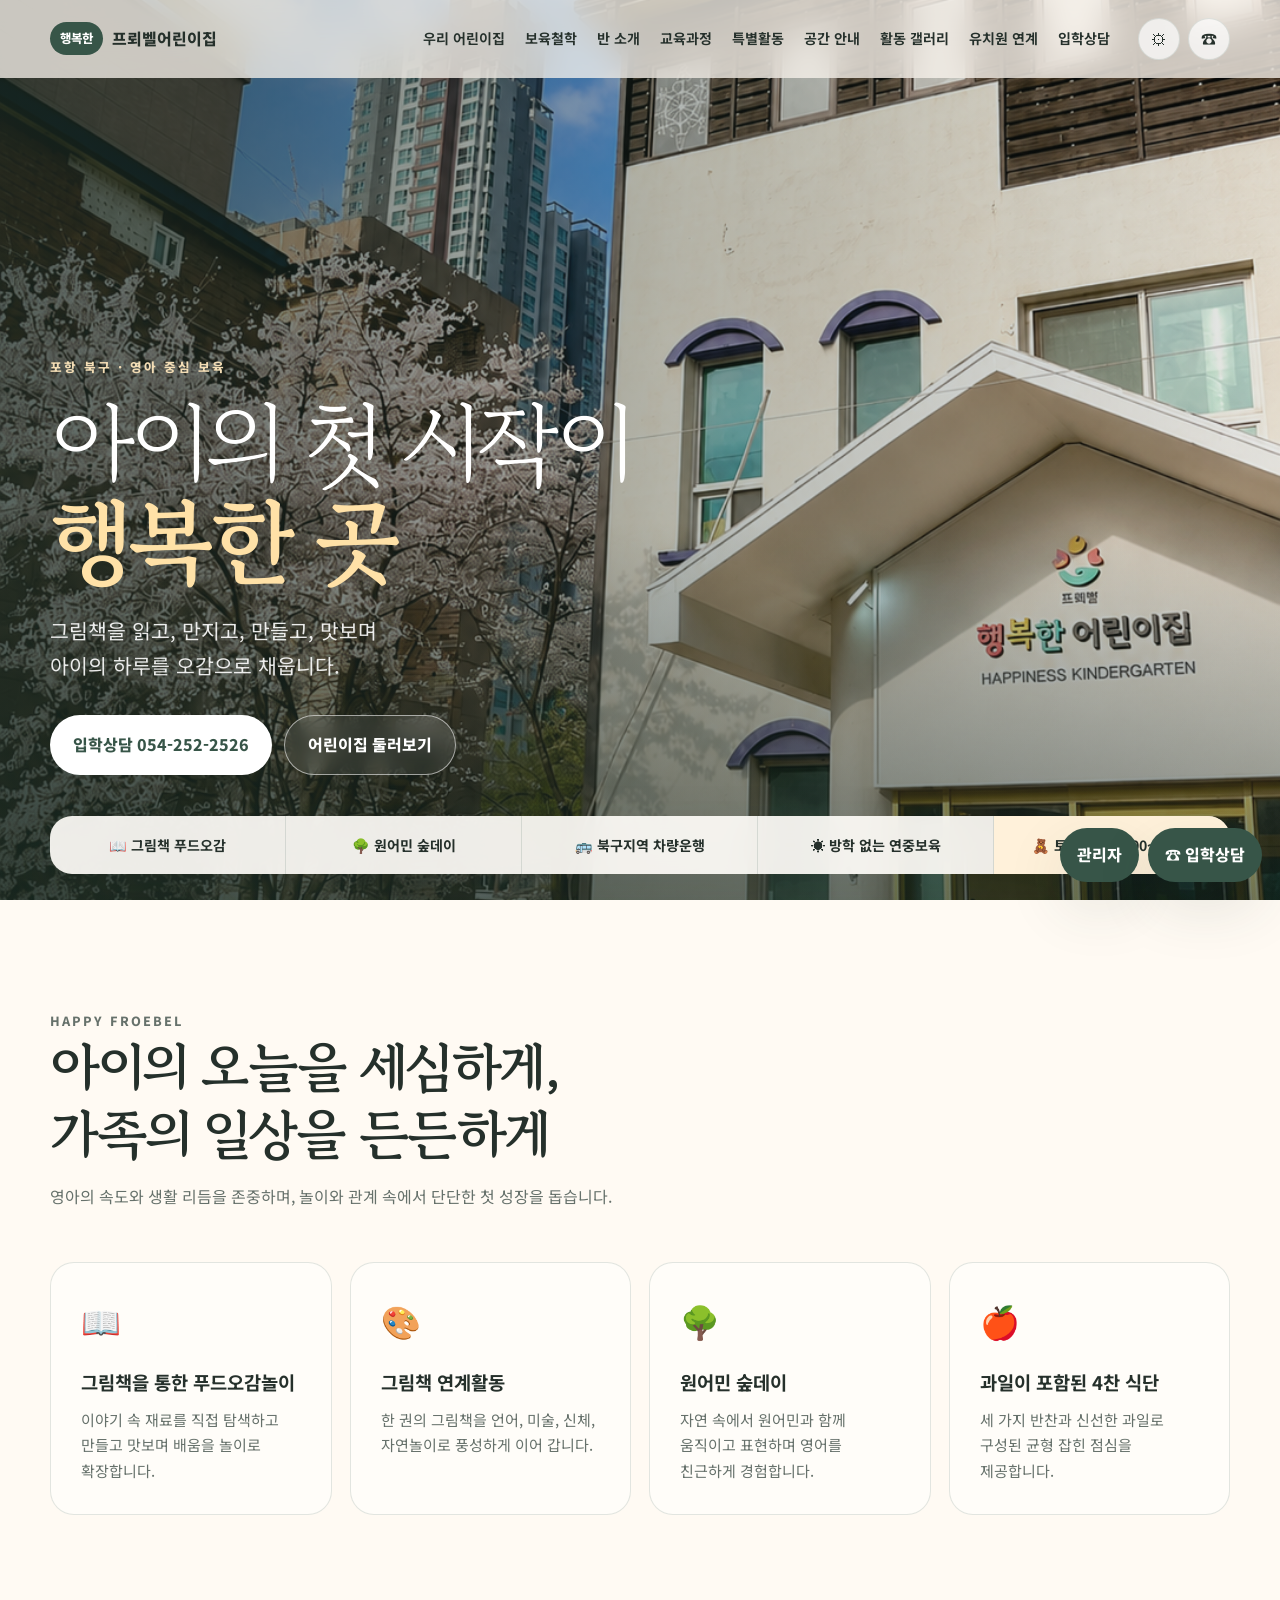
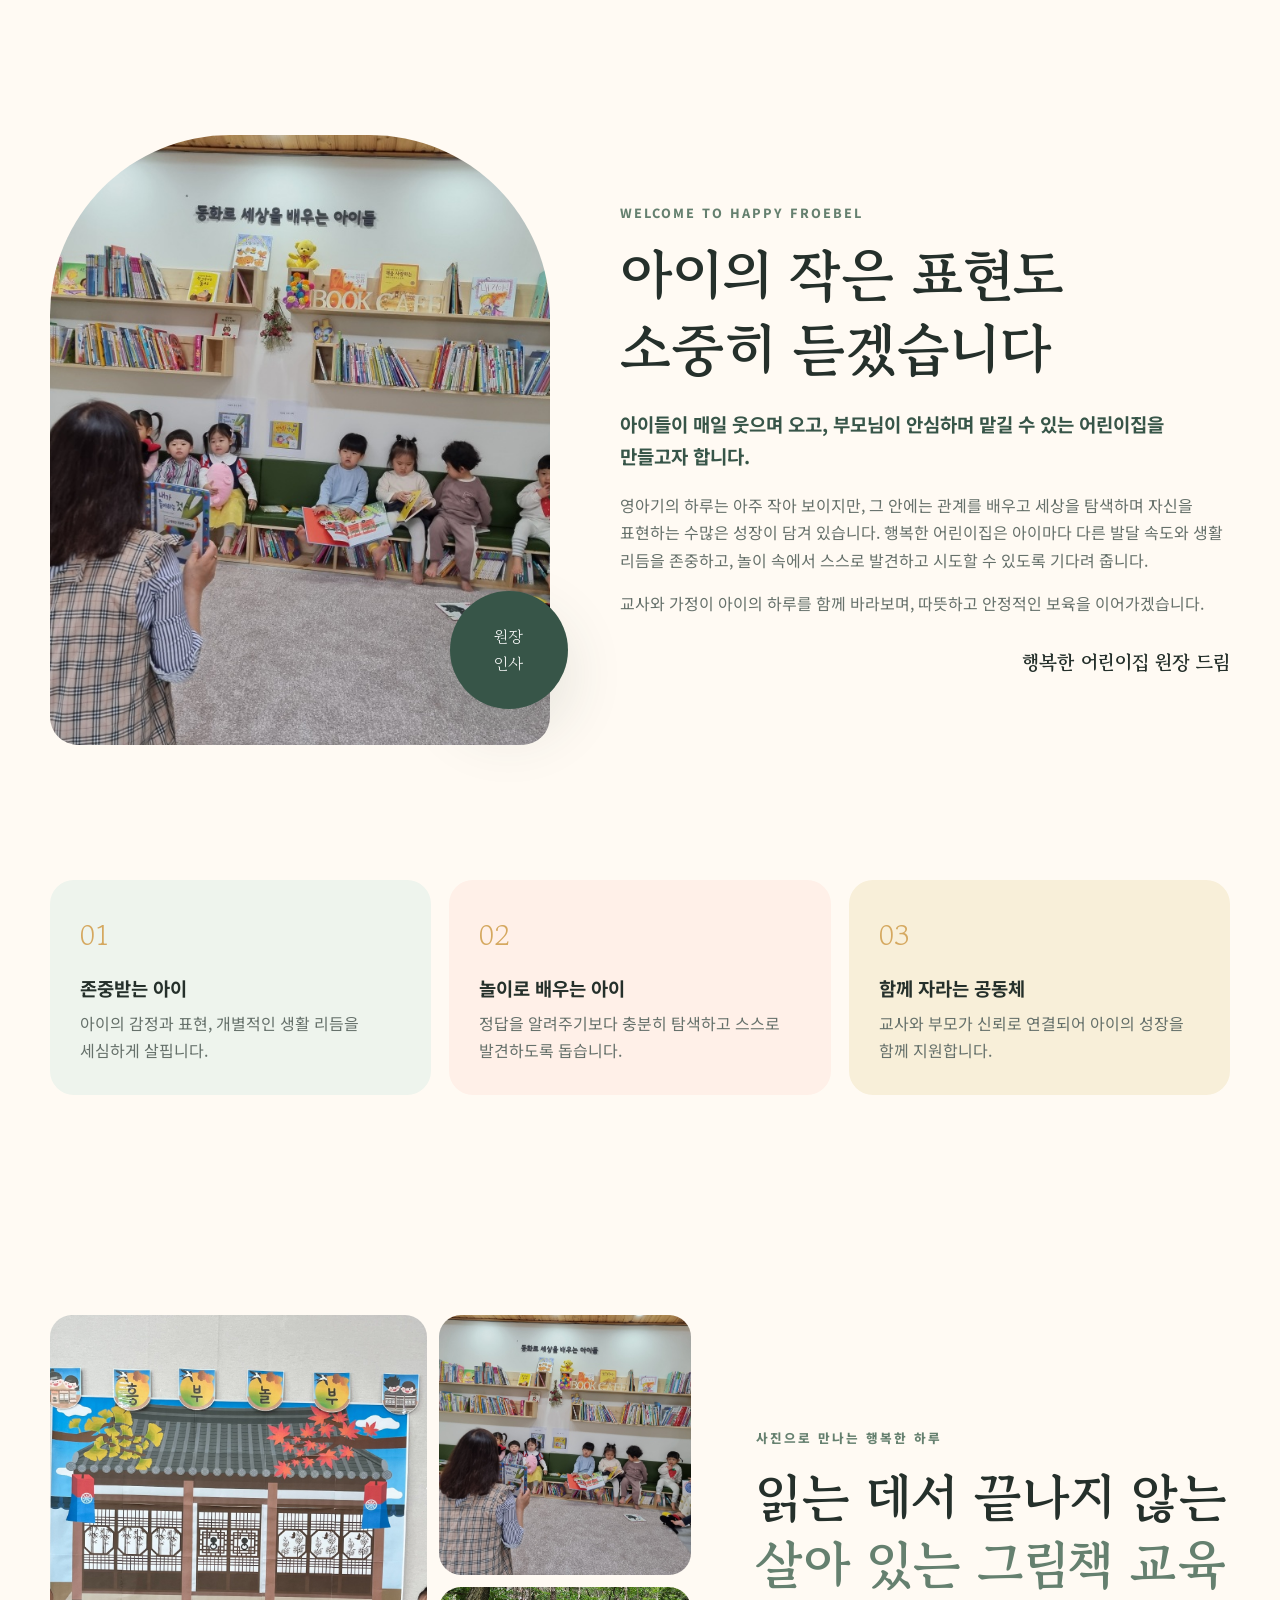
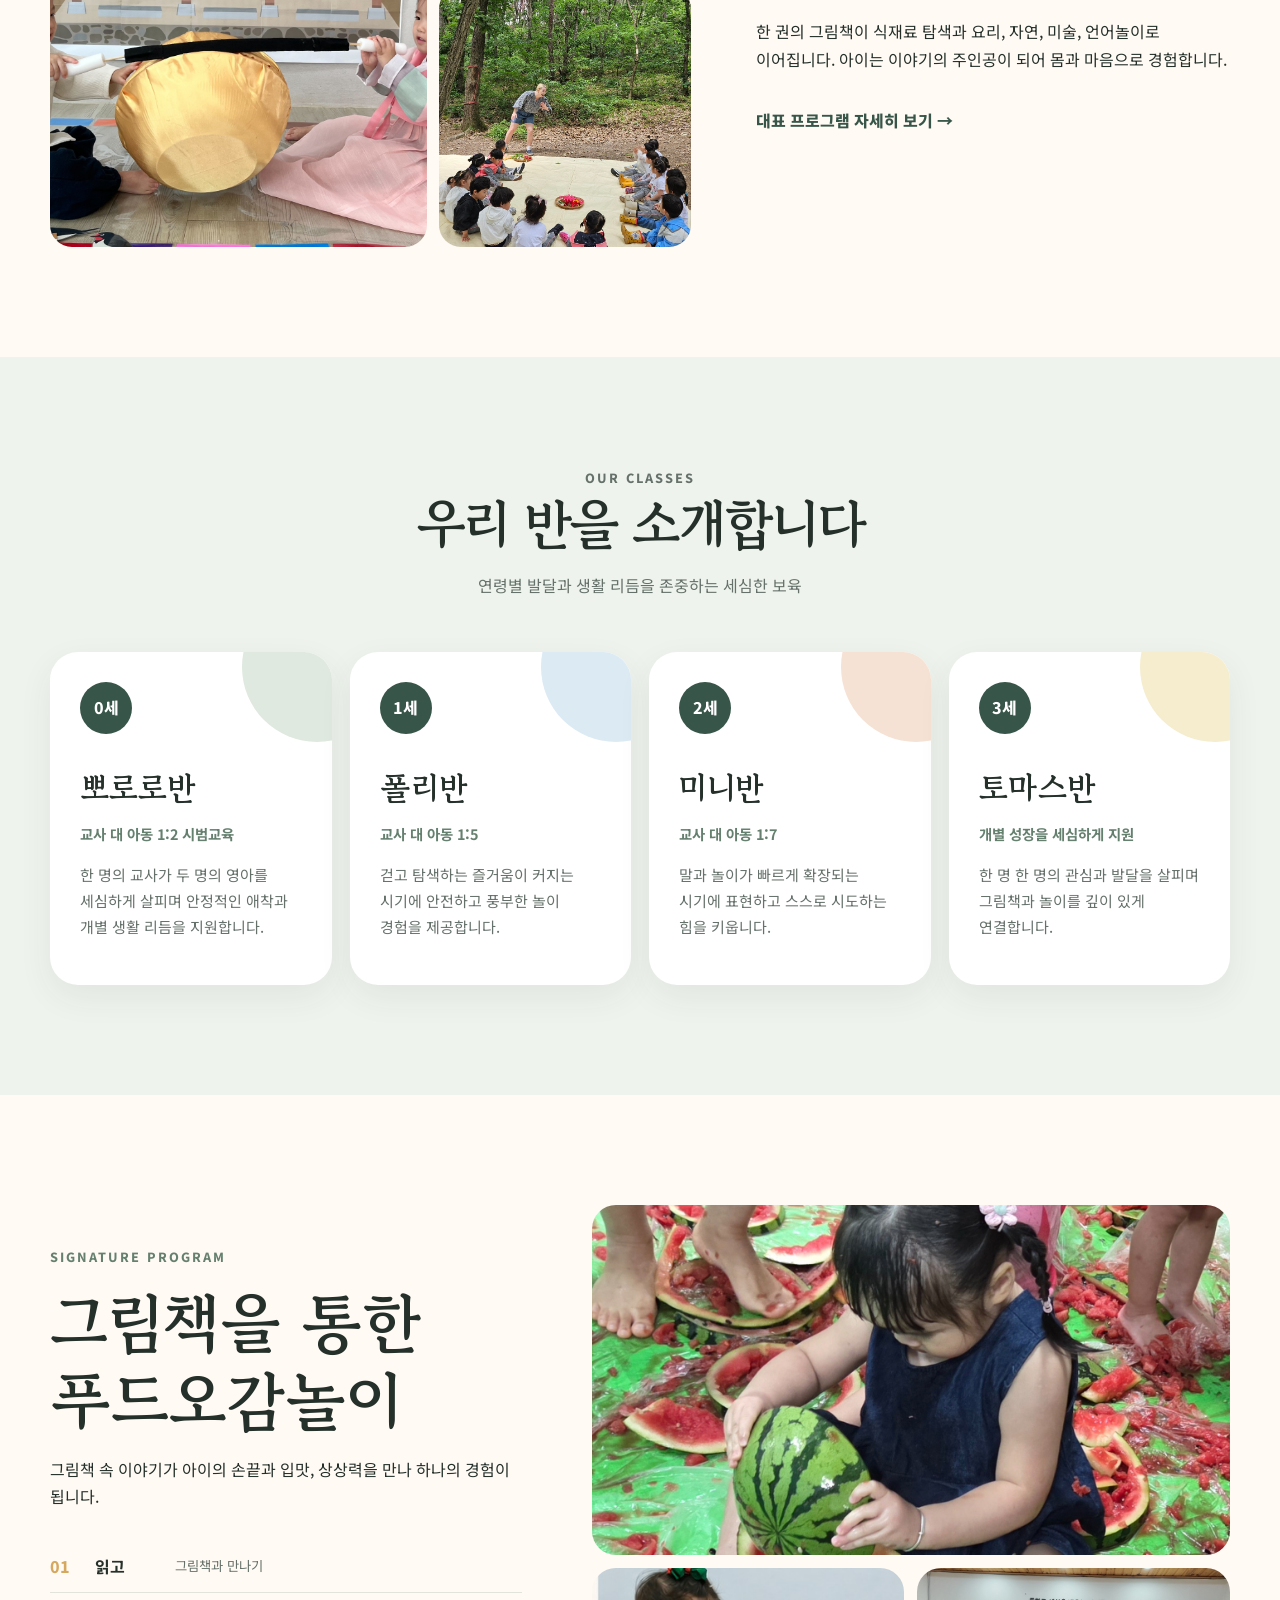
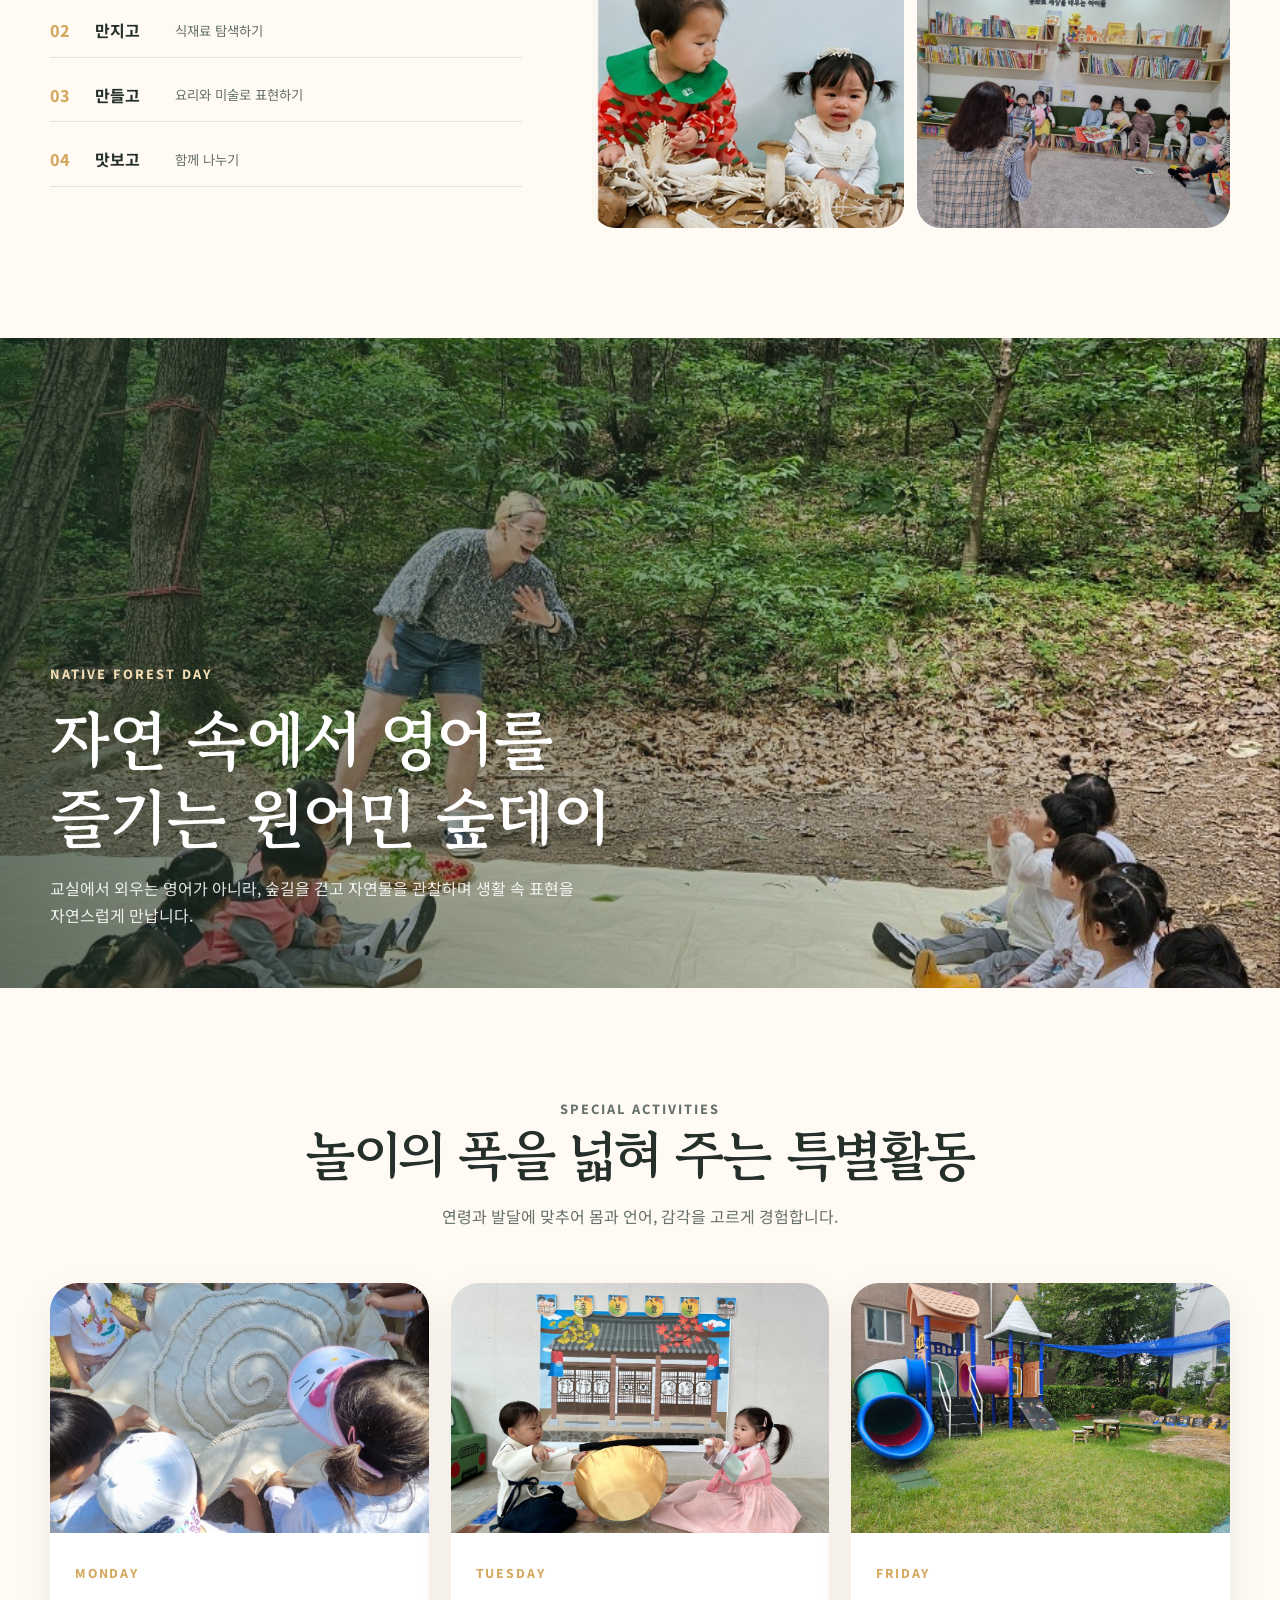
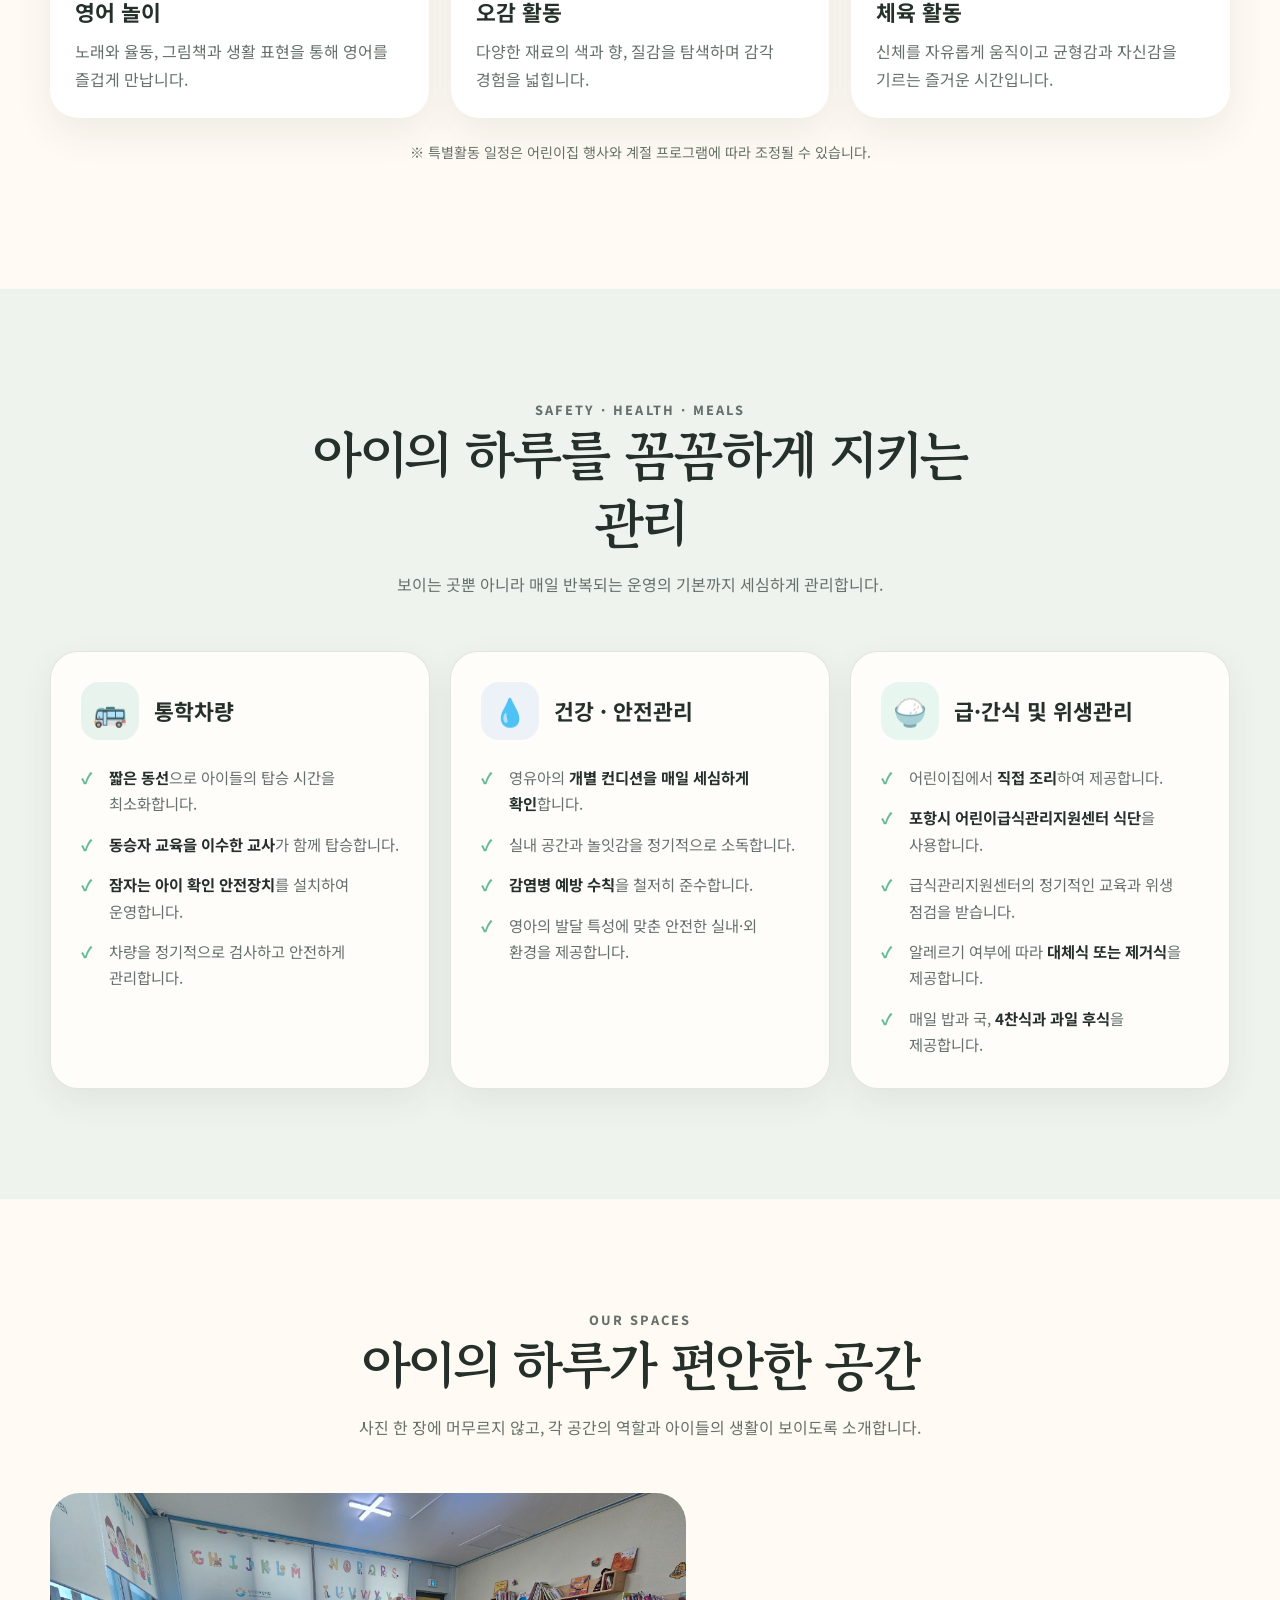
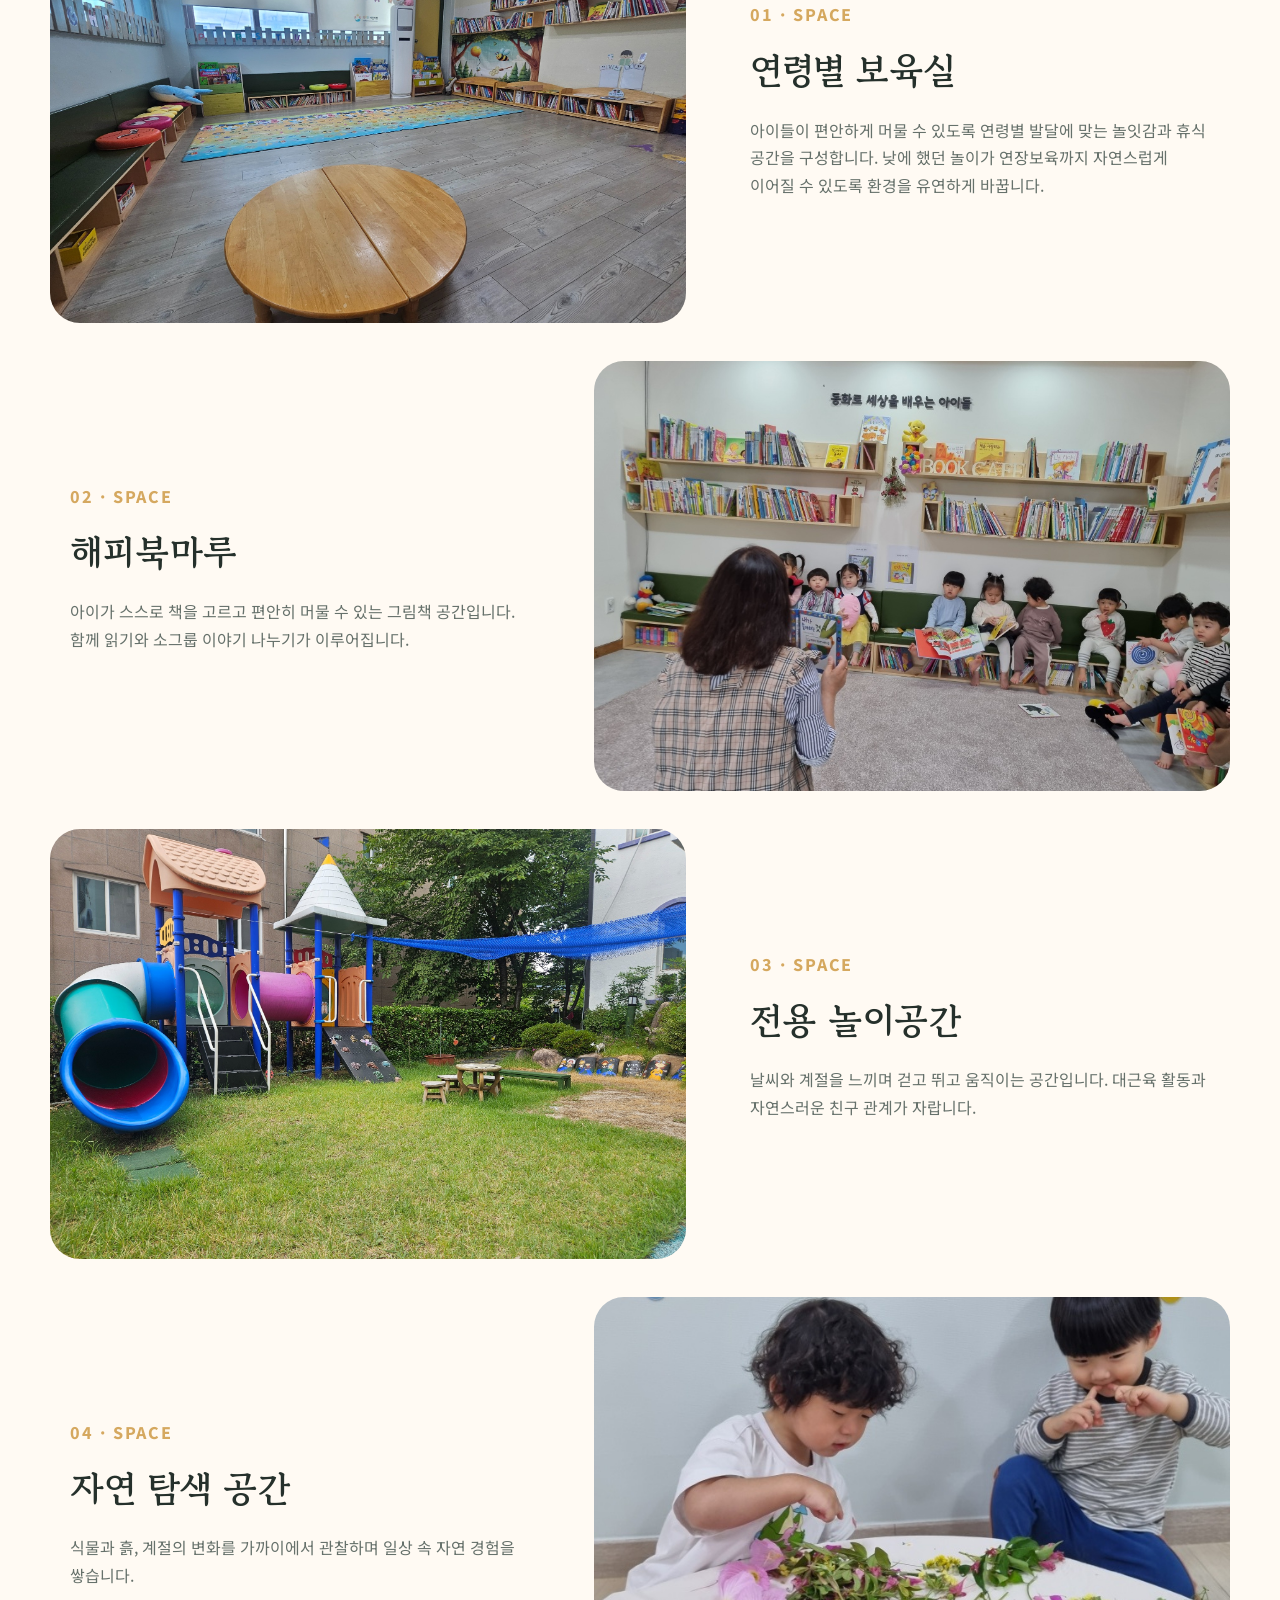
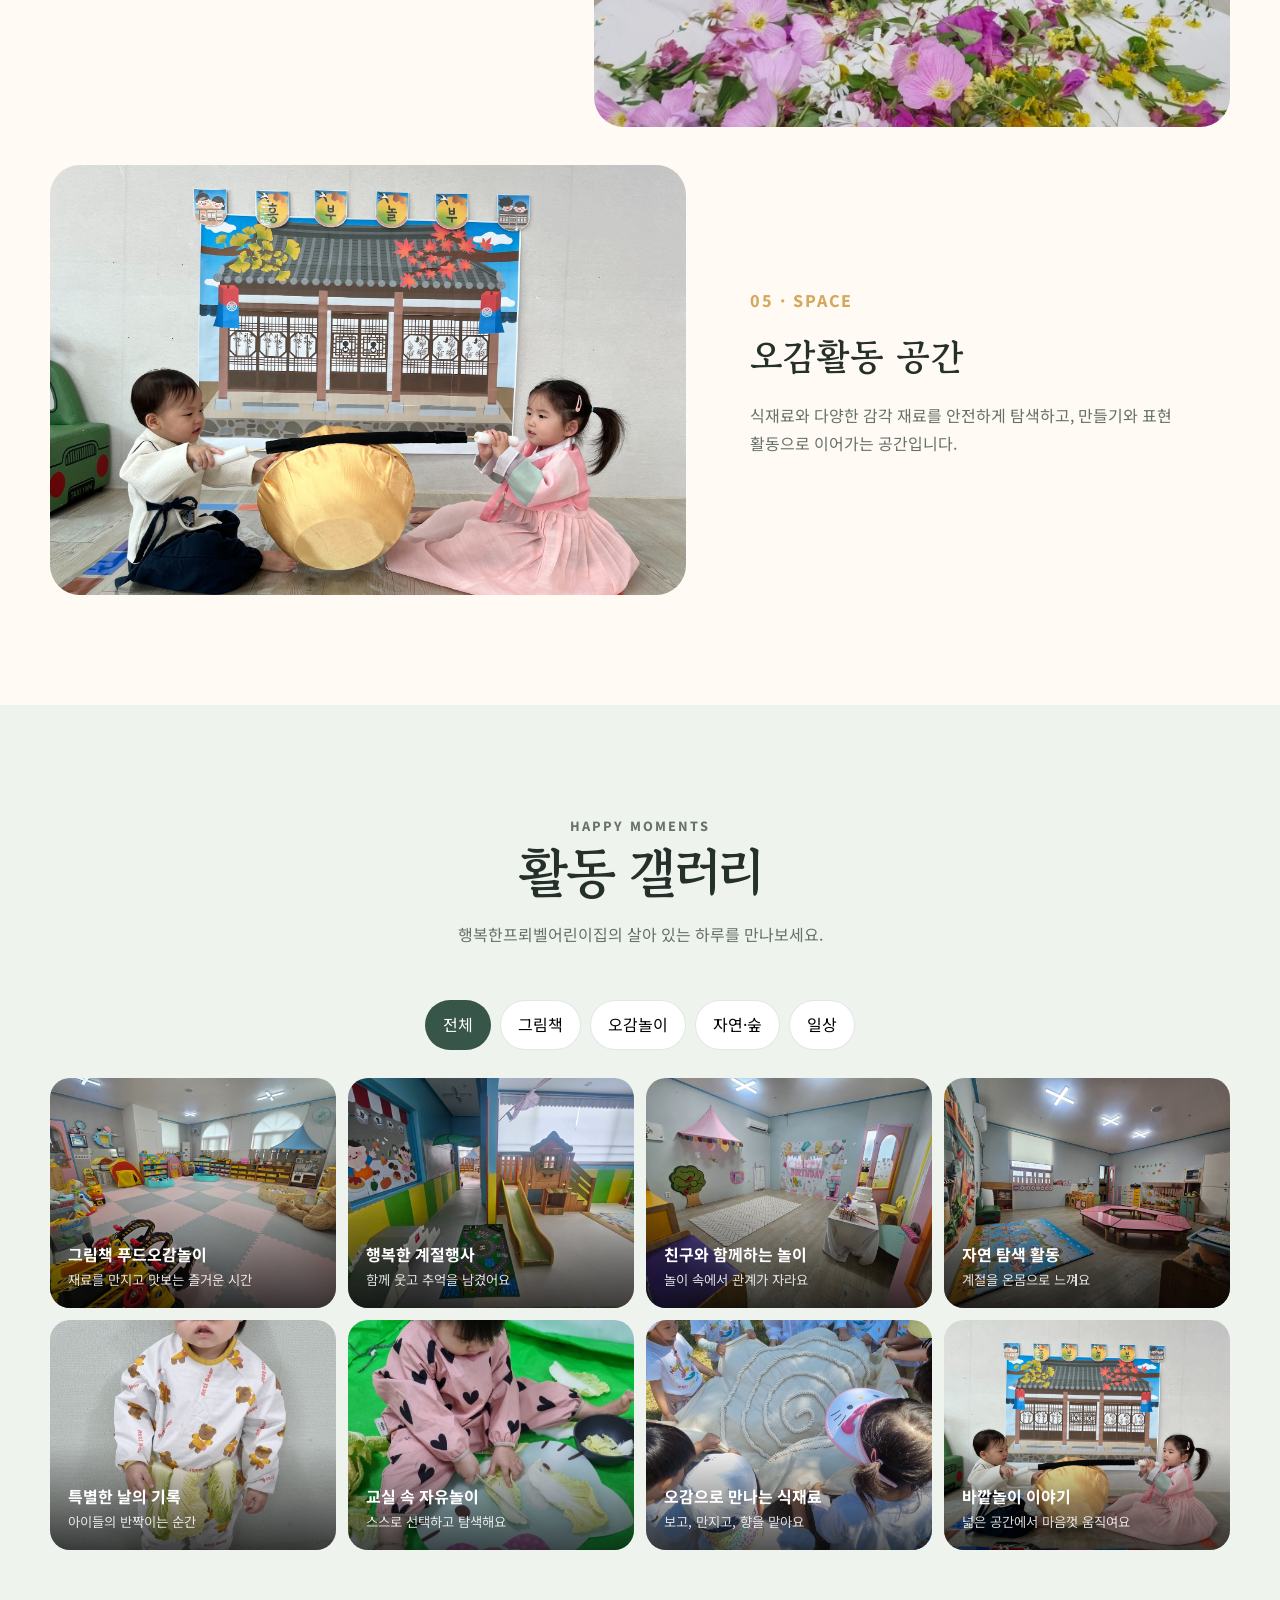
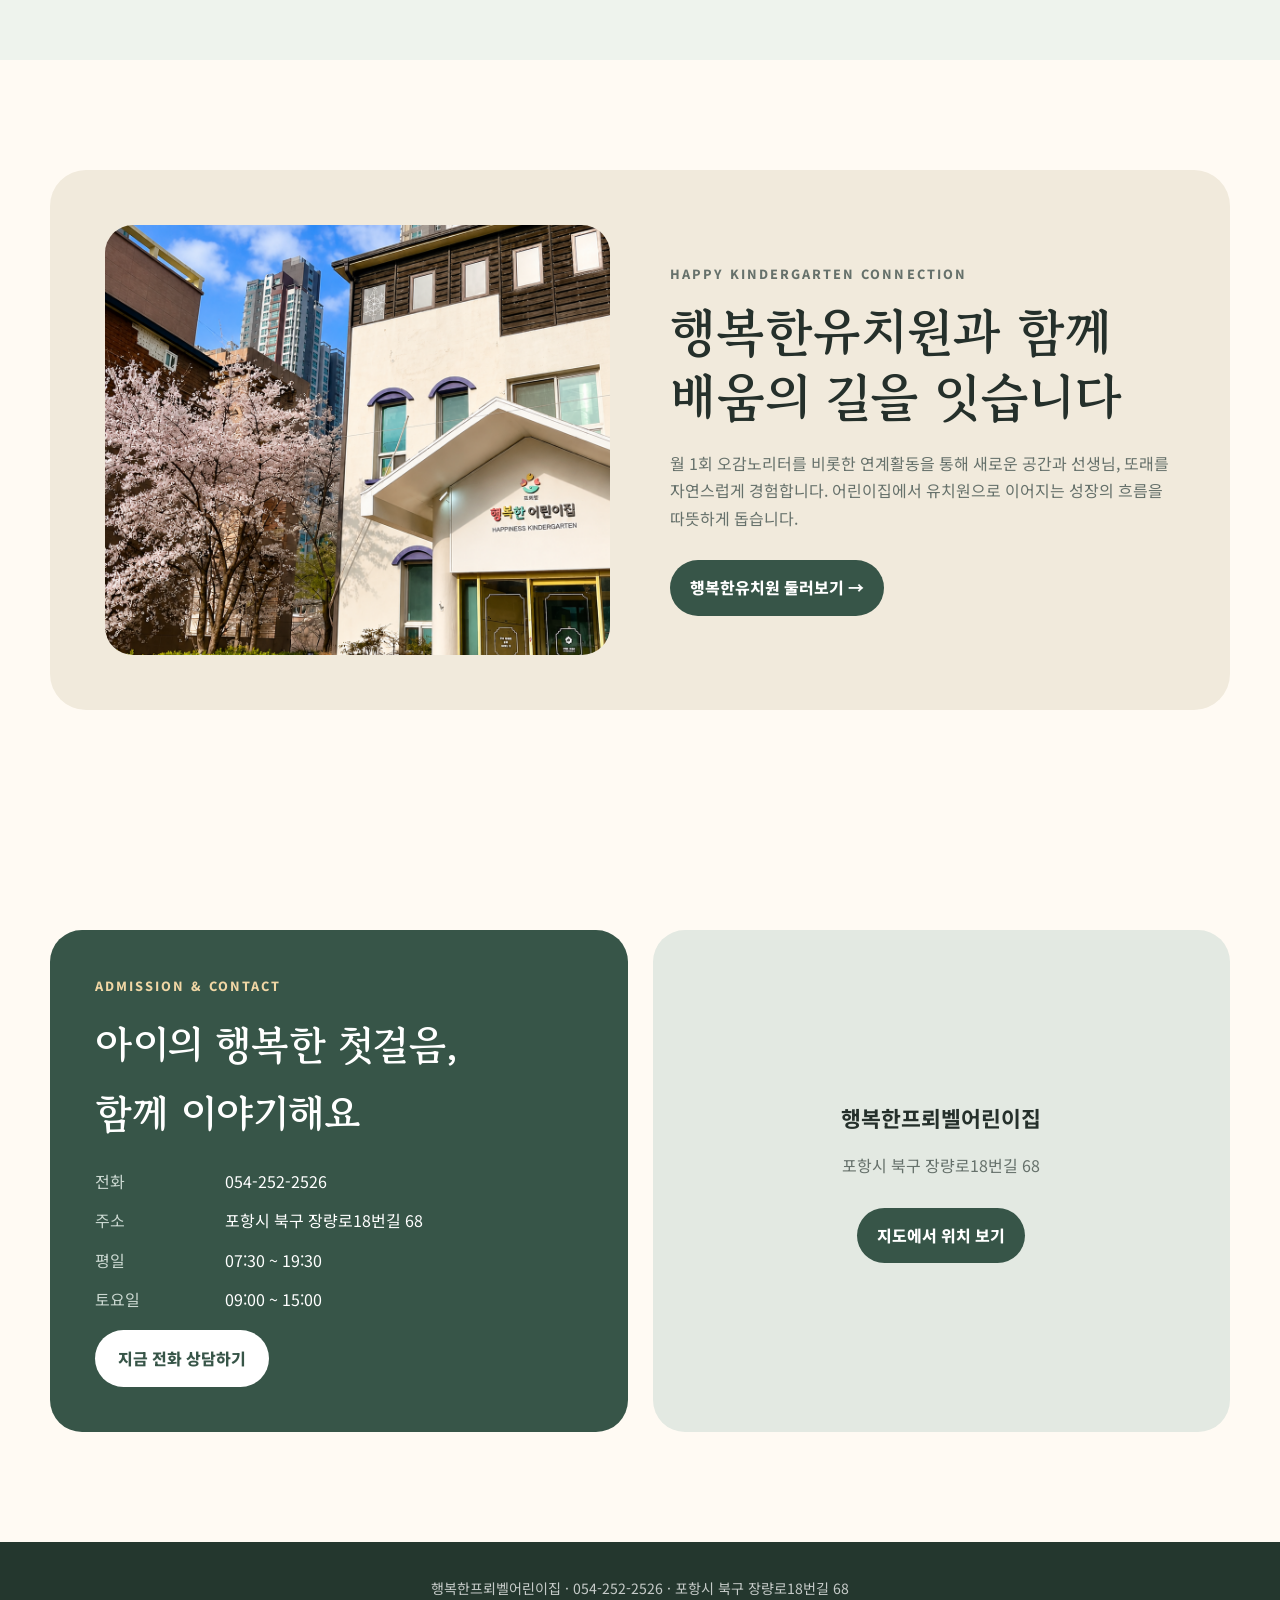
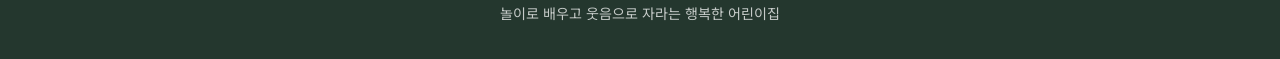
==== commit 316be3ae: "Add files via upload" ====
--- a/index.html
+++ b/index.html
@@ -143,7 +143,7 @@
 <section id="program" class="section program">
  <div class="program-copy reveal"><p class="eyebrow">SIGNATURE PROGRAM</p><h2>그림책을 통한<br><strong>푸드오감놀이</strong></h2><p>그림책 속 이야기가 아이의 손끝과 입맛, 상상력을 만나 하나의 경험이 됩니다.</p>
  <ol class="steps"><li><span>01</span><b>읽고</b><small>그림책과 만나기</small></li><li><span>02</span><b>만지고</b><small>식재료 탐색하기</small></li><li><span>03</span><b>만들고</b><small>요리와 미술로 표현하기</small></li><li><span>04</span><b>맛보고</b><small>함께 나누기</small></li></ol></div>
- <div class="program-images reveal"><img src="assets/activity.jpg" alt="그림책 연계활동"><img src="assets/food-play.jpg" alt="푸드오감놀이"><img src="assets/garden.jpg" alt="자연 탐색"></div>
+ <div class="program-images reveal"><img src="assets/program-watermelon.jpg" alt="수박 푸드오감놀이" data-image-key="program.image1"><img src="assets/program-mushroom.jpg" alt="버섯 식재료 탐색" data-image-key="program.image2"><img src="assets/program-book.jpg" alt="그림책 활동" data-image-key="program.image3"></div>
 </section>
 
 <section class="forest">
@@ -225,6 +225,7 @@
 <div class="quick"><a class="hide-mobile" href="admin/index.html">관리자</a><a href="tel:0542522526">☎ 입학상담</a></div>
 <div class="lightbox"><button aria-label="닫기">×</button><img src="" alt="확대 이미지"></div>
 
+<script src="image-store.js"></script>
 <script src="content-manager.js"></script>
 <script>
 const header=document.querySelector('.site-header'),menu=document.querySelector('.menu-btn'),nav=document.querySelector('.nav');
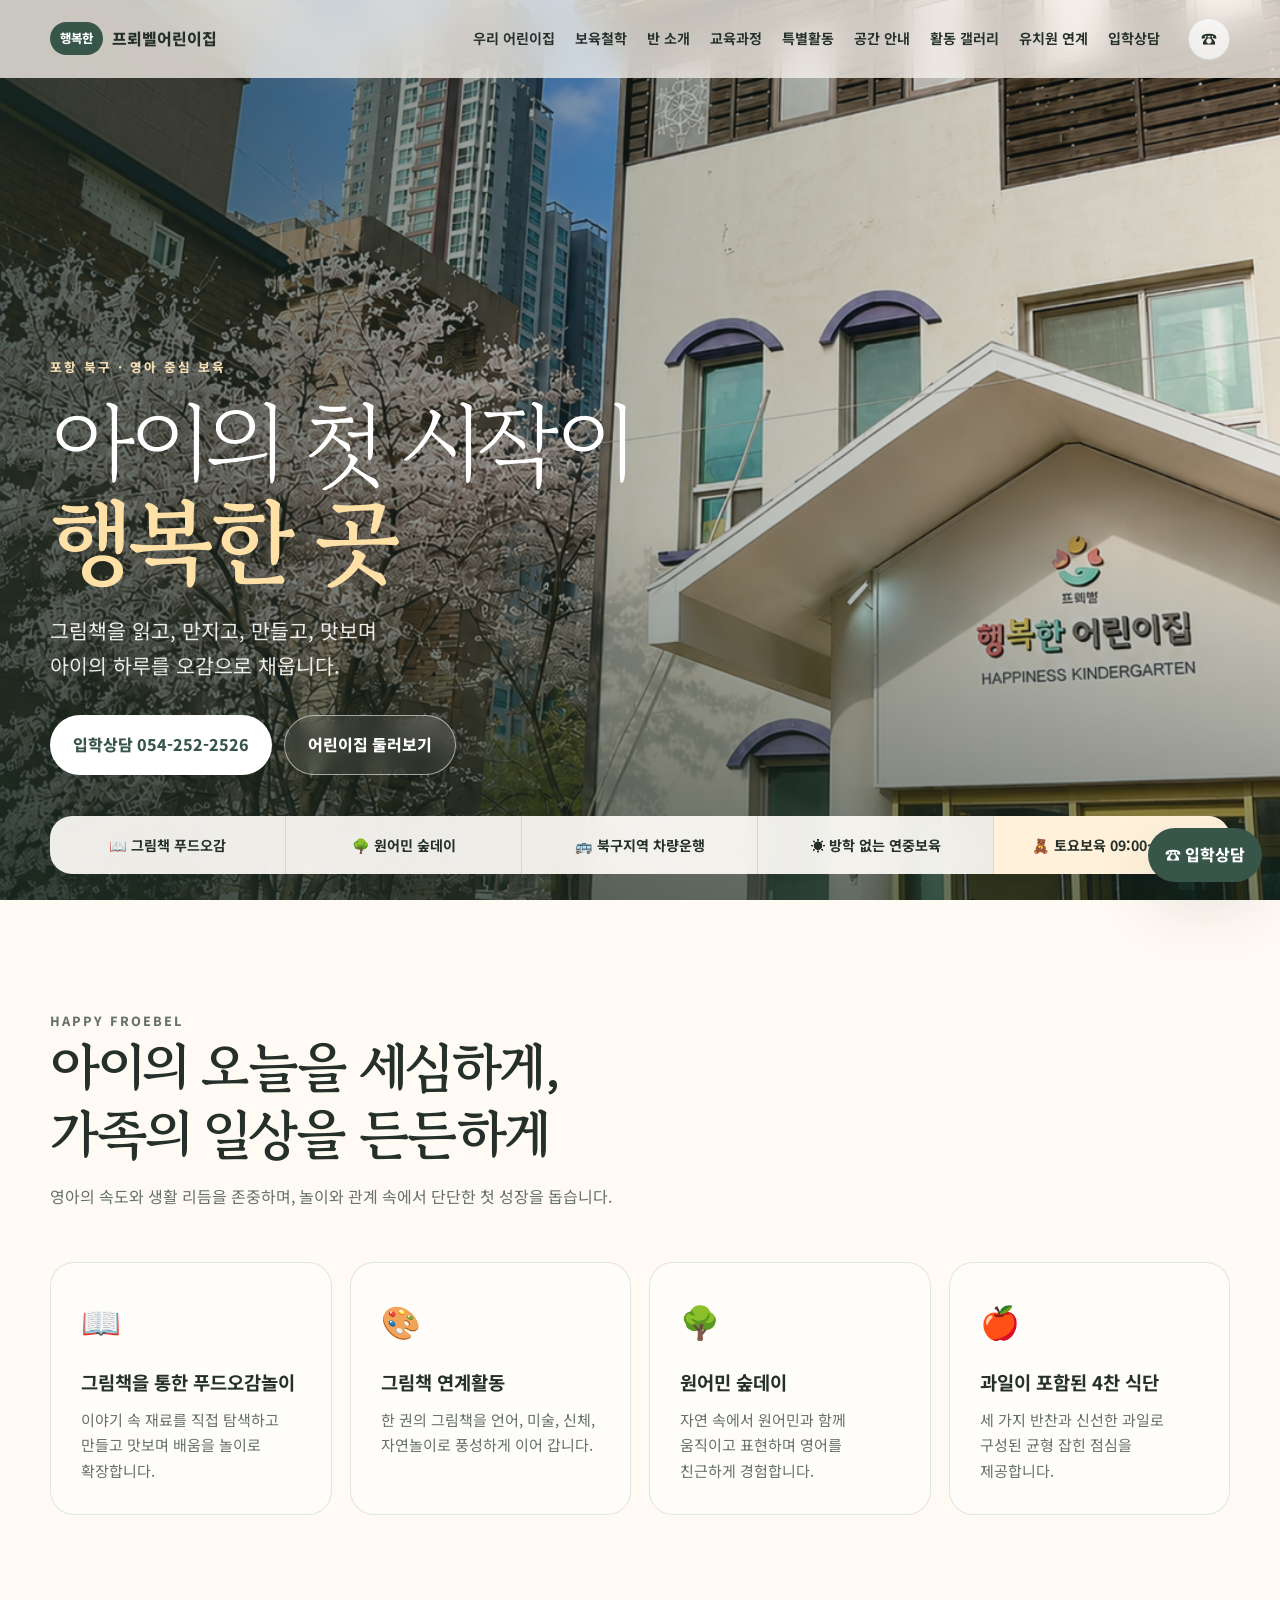
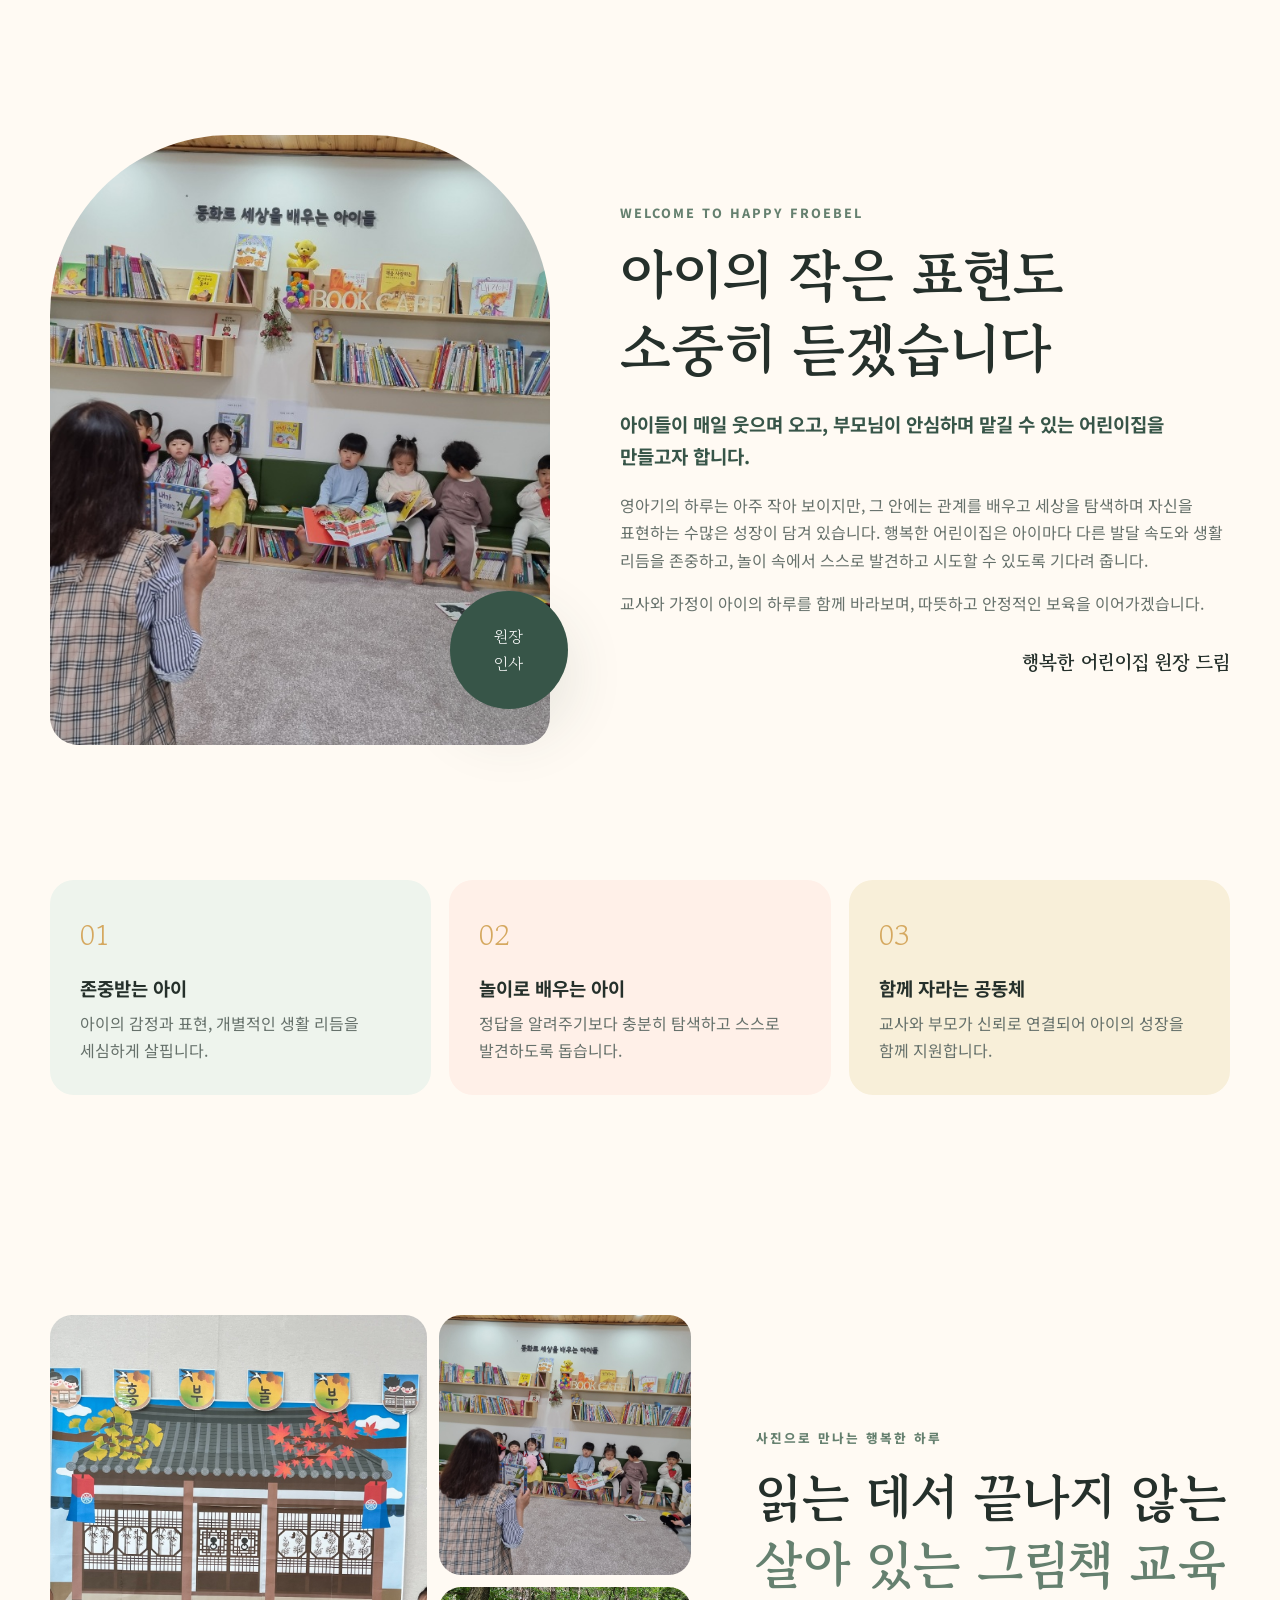
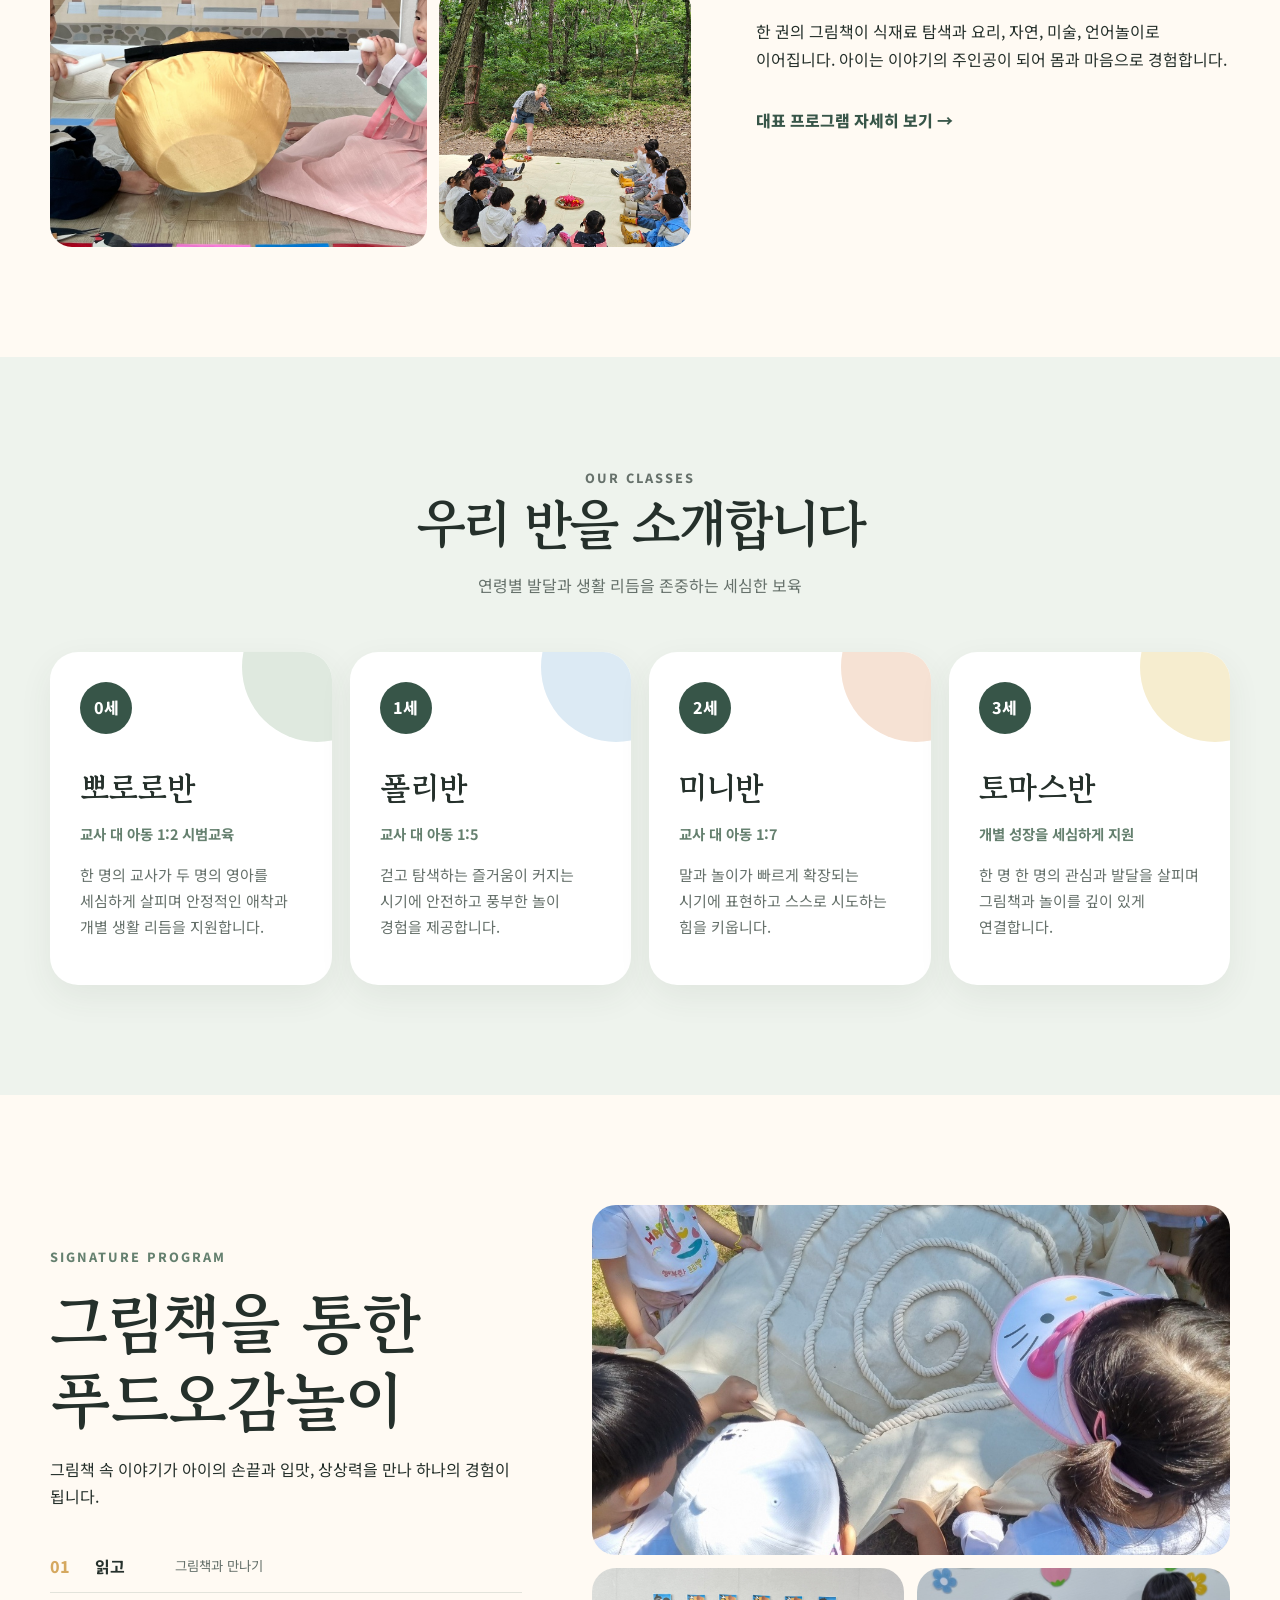
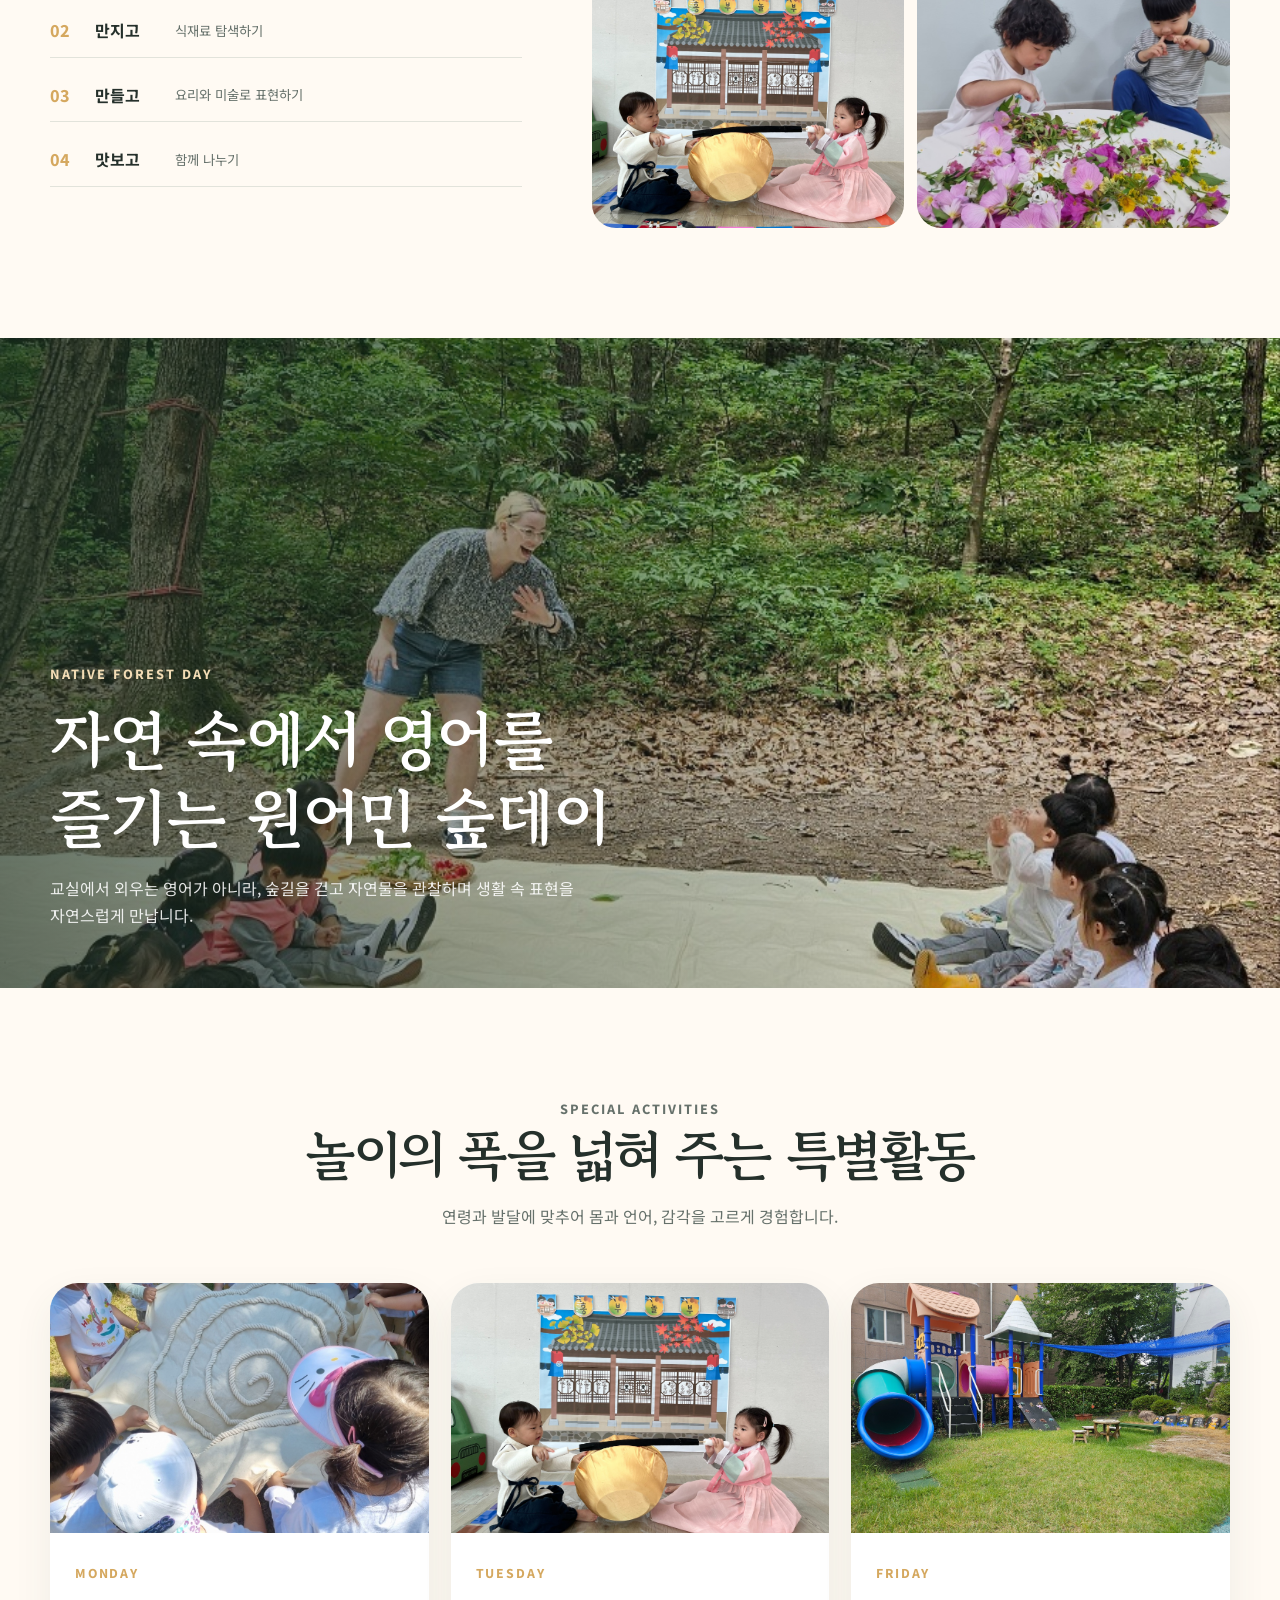
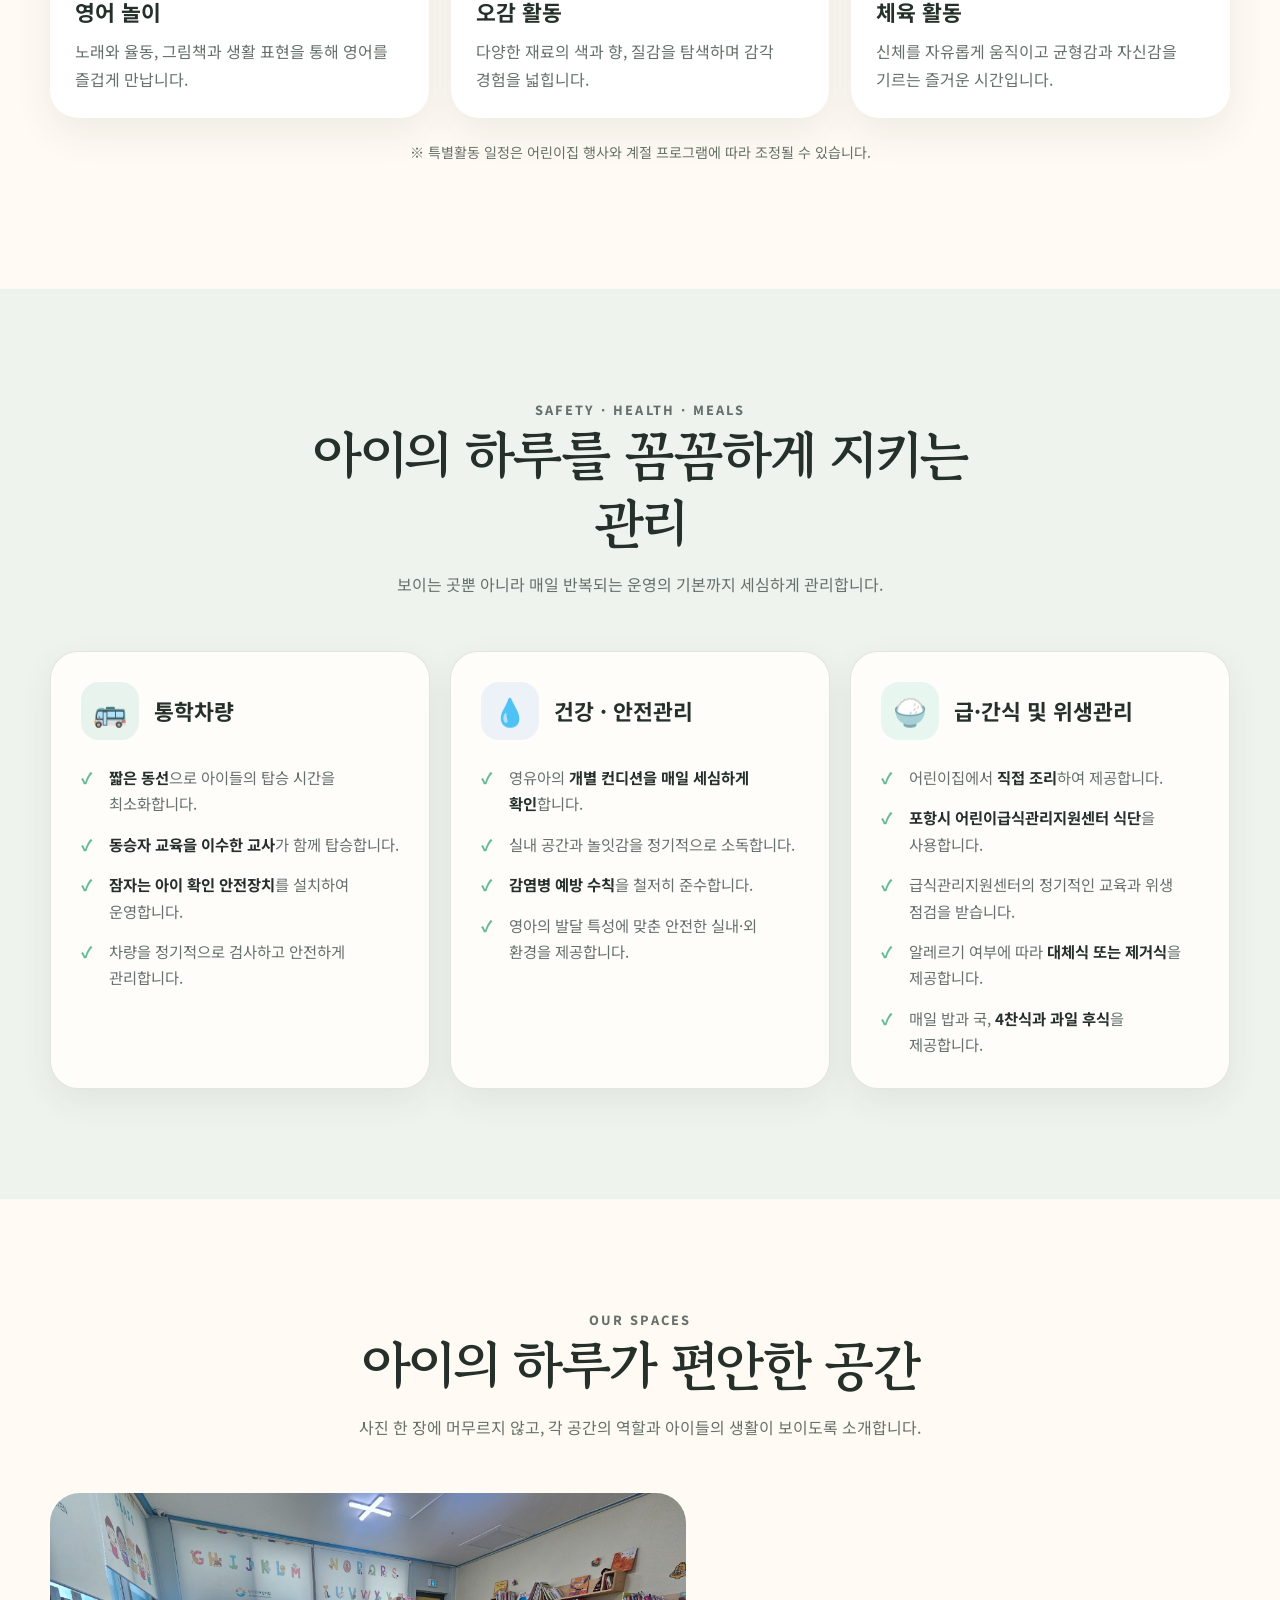
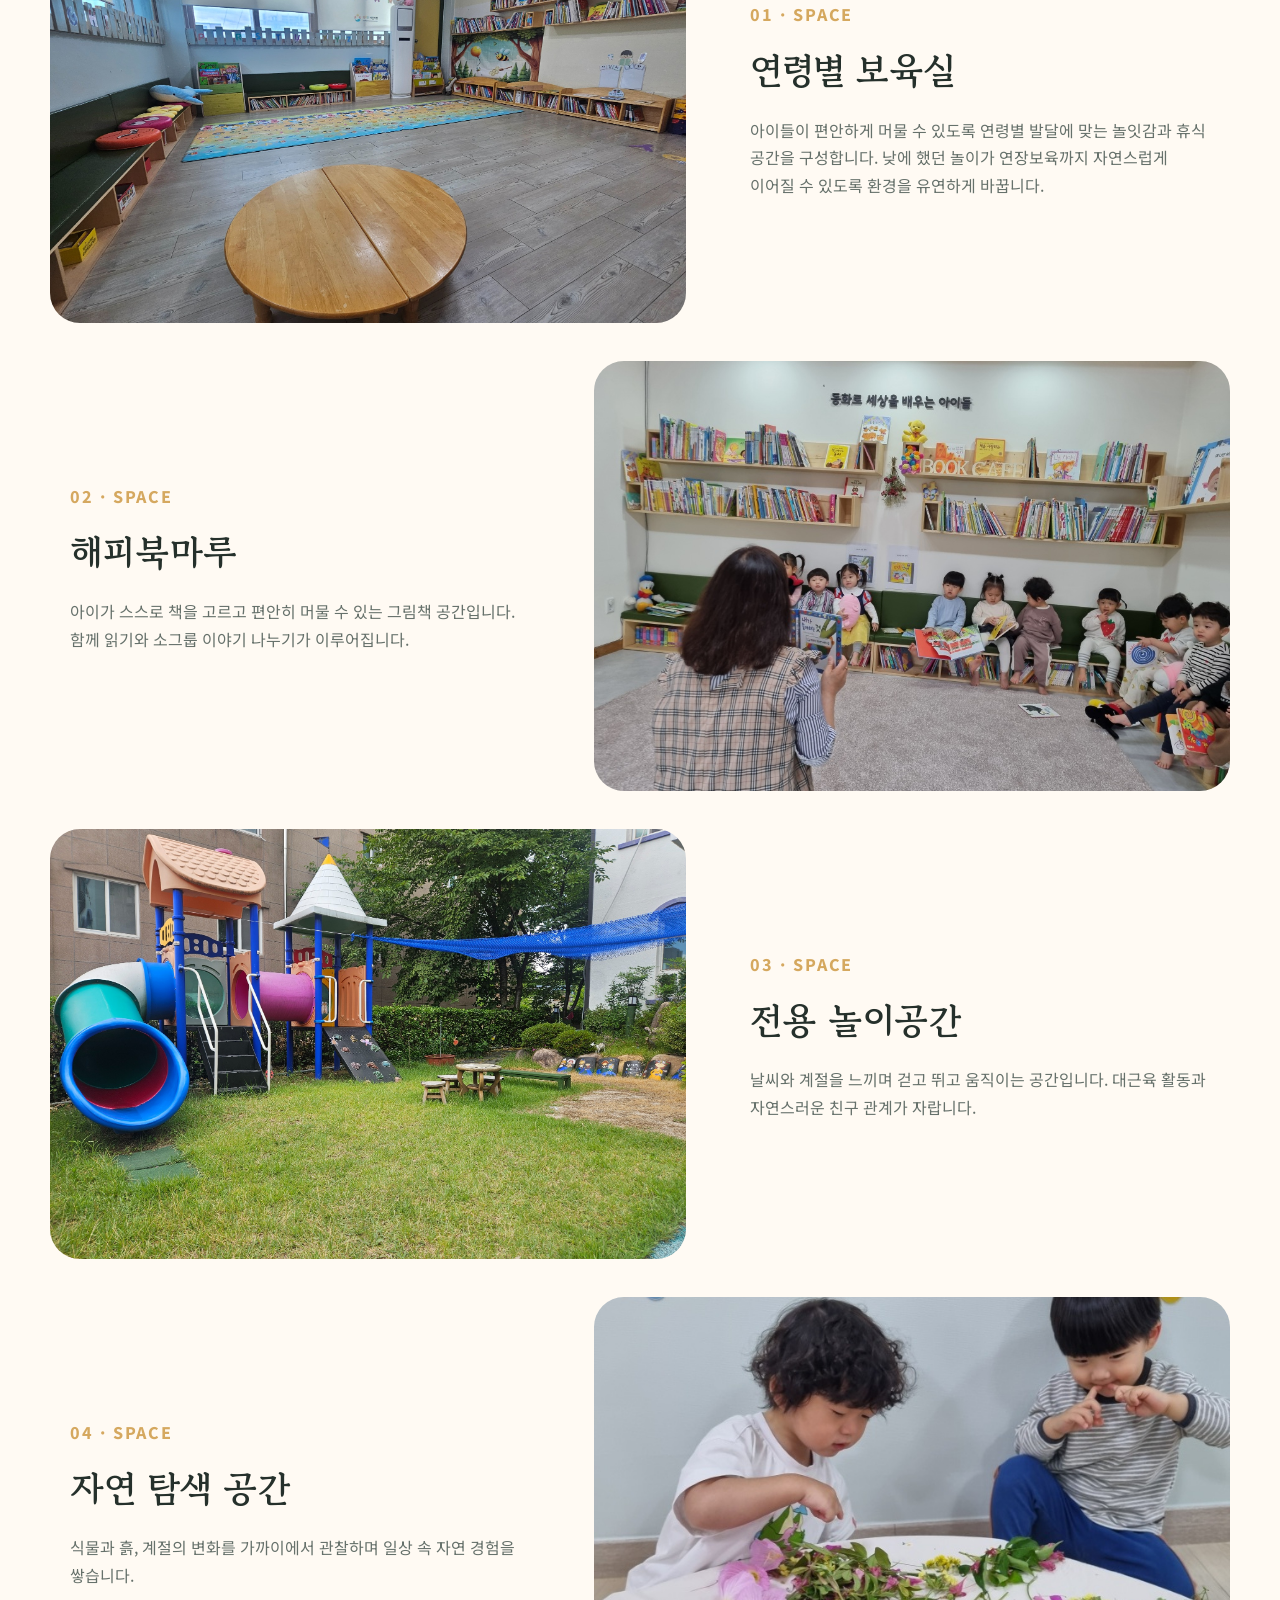
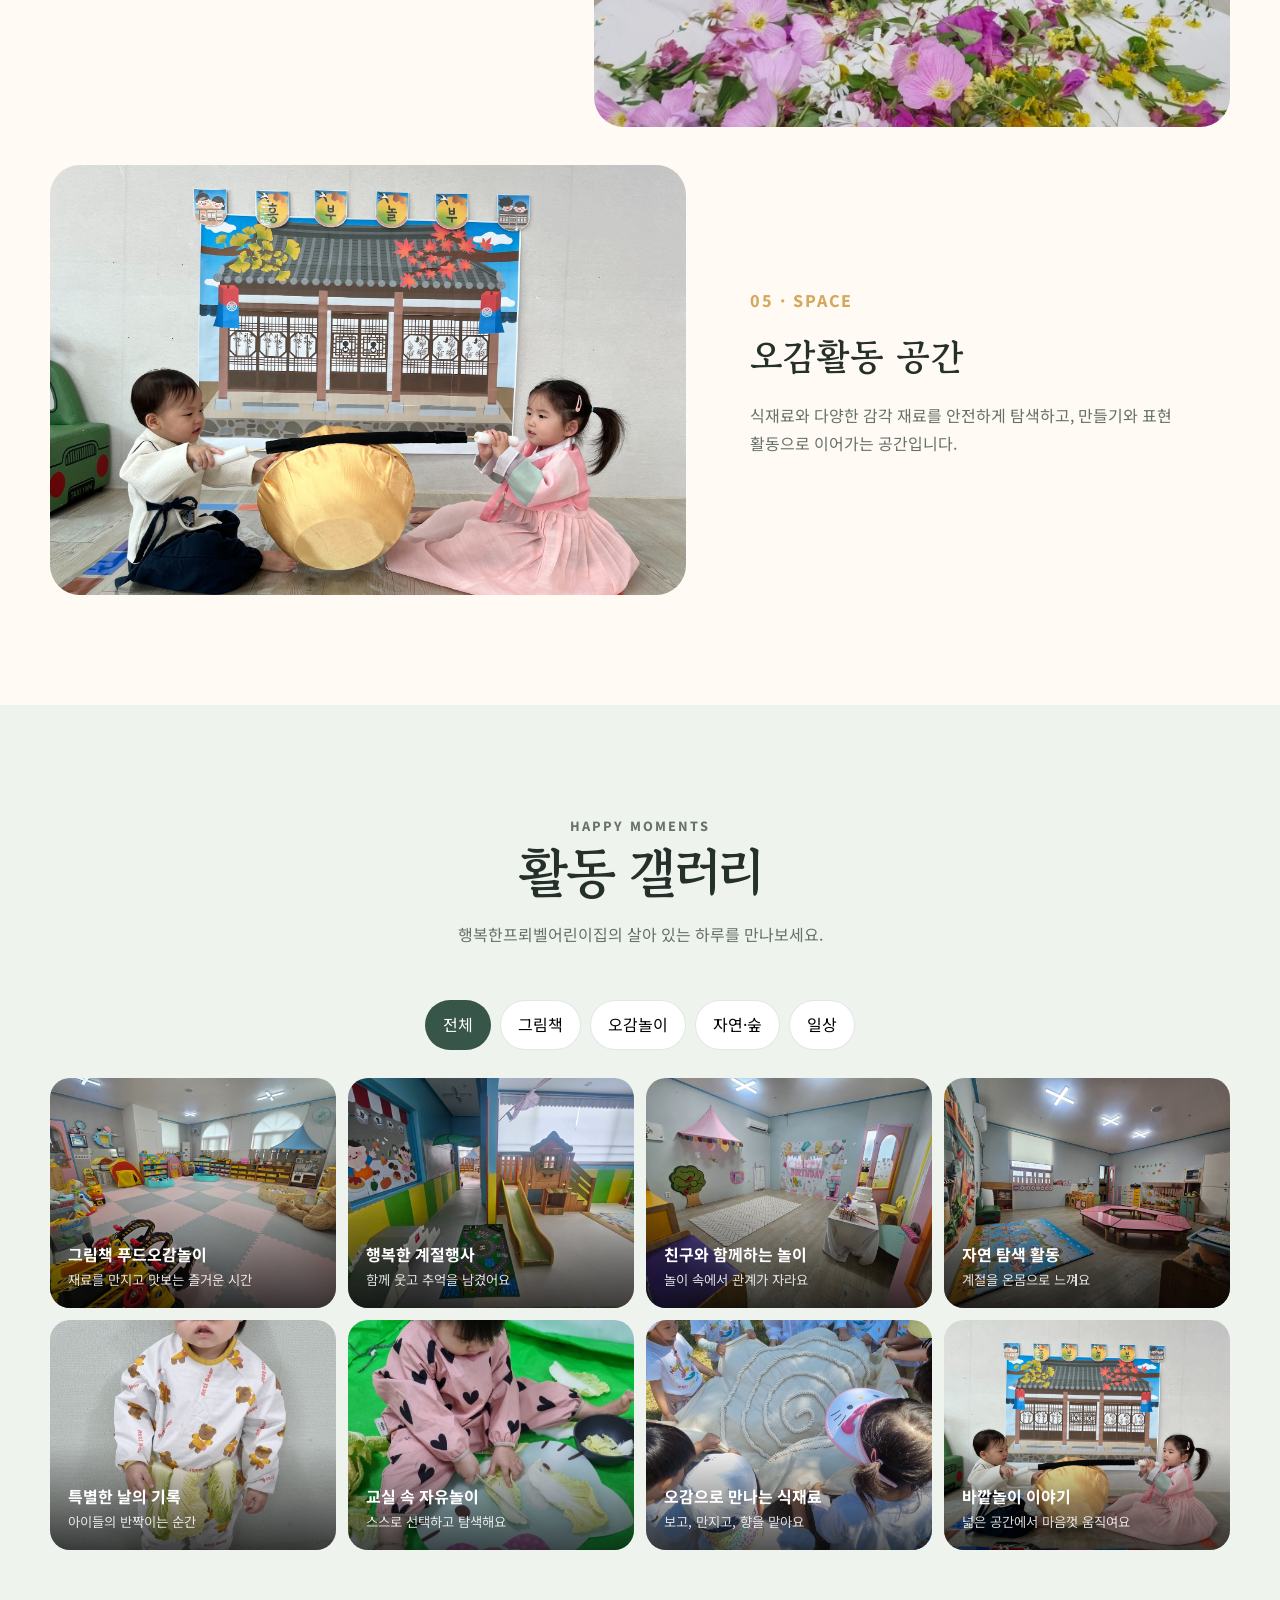
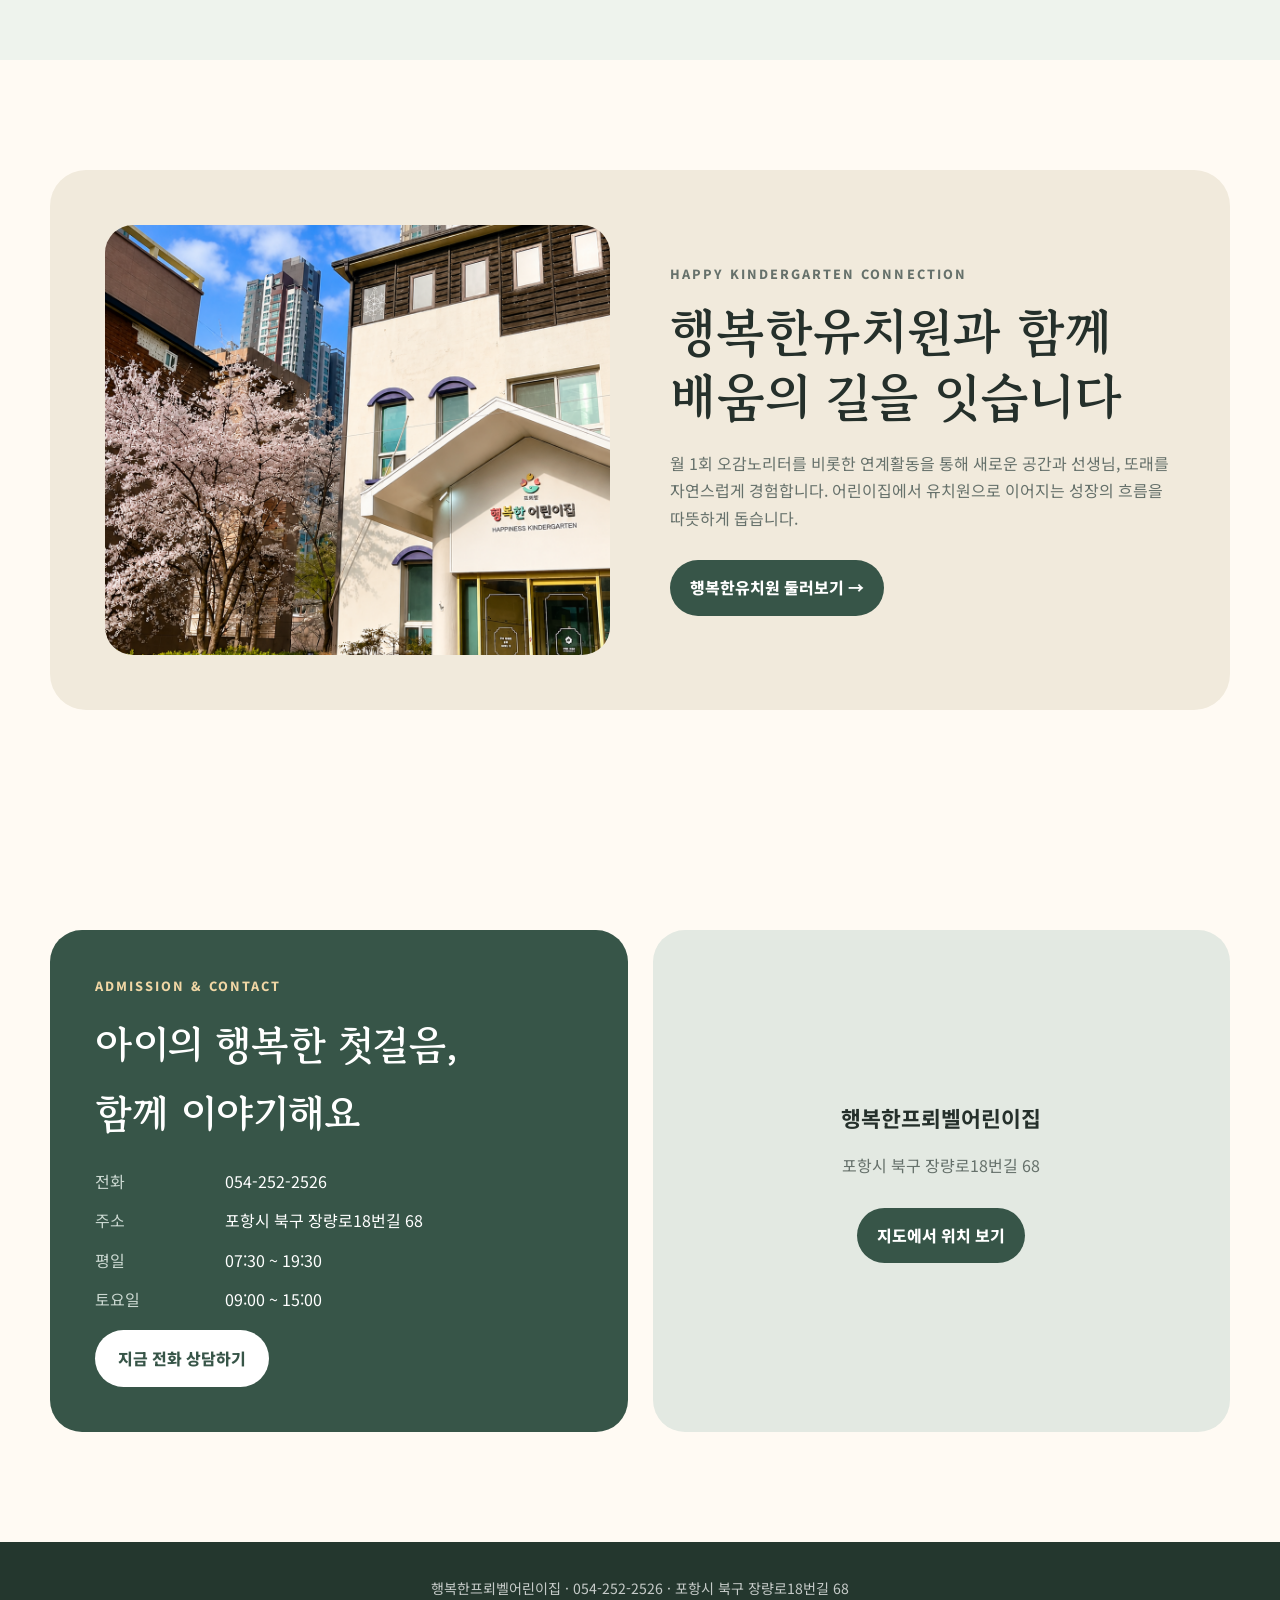
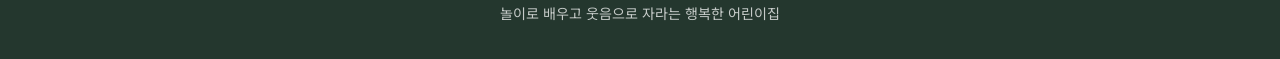
==== commit 5aa48a35: "Add files via upload" ====
--- a/index.html
+++ b/index.html
@@ -82,7 +82,7 @@
   <a href="#program">교육과정</a><a href="#special">특별활동</a><a href="#spaces">공간 안내</a>
   <a href="#gallery">활동 갤러리</a><a href="#kindergarten">유치원 연계</a><a href="#contact">입학상담</a>
  </nav>
- <div class="header-actions"><a class="round-link" href="admin/index.html" title="관리자">⚙</a><a class="round-link" href="tel:0542522526">☎</a></div>
+ <div class="header-actions"><a class="round-link" href="tel:0542522526">☎</a></div>
 </header>
 
 <main id="top">
@@ -143,7 +143,7 @@
 <section id="program" class="section program">
  <div class="program-copy reveal"><p class="eyebrow">SIGNATURE PROGRAM</p><h2>그림책을 통한<br><strong>푸드오감놀이</strong></h2><p>그림책 속 이야기가 아이의 손끝과 입맛, 상상력을 만나 하나의 경험이 됩니다.</p>
  <ol class="steps"><li><span>01</span><b>읽고</b><small>그림책과 만나기</small></li><li><span>02</span><b>만지고</b><small>식재료 탐색하기</small></li><li><span>03</span><b>만들고</b><small>요리와 미술로 표현하기</small></li><li><span>04</span><b>맛보고</b><small>함께 나누기</small></li></ol></div>
- <div class="program-images reveal"><img src="assets/program-watermelon.jpg" alt="수박 푸드오감놀이" data-image-key="program.image1"><img src="assets/program-mushroom.jpg" alt="버섯 식재료 탐색" data-image-key="program.image2"><img src="assets/program-book.jpg" alt="그림책 활동" data-image-key="program.image3"></div>
+ <div class="program-images reveal"><img src="assets/activity.jpg" alt="그림책 연계활동"><img src="assets/food-play.jpg" alt="푸드오감놀이"><img src="assets/garden.jpg" alt="자연 탐색"></div>
 </section>
 
 <section class="forest">
@@ -222,7 +222,7 @@
 </main>
 
 <footer class="footer">행복한프뢰벨어린이집 · 054-252-2526 · 포항시 북구 장량로18번길 68<br>놀이로 배우고 웃음으로 자라는 행복한 어린이집</footer>
-<div class="quick"><a class="hide-mobile" href="admin/index.html">관리자</a><a href="tel:0542522526">☎ 입학상담</a></div>
+<div class="quick"><a href="tel:0542522526">☎ 입학상담</a></div>
 <div class="lightbox"><button aria-label="닫기">×</button><img src="" alt="확대 이미지"></div>
 
 <script src="image-store.js"></script>
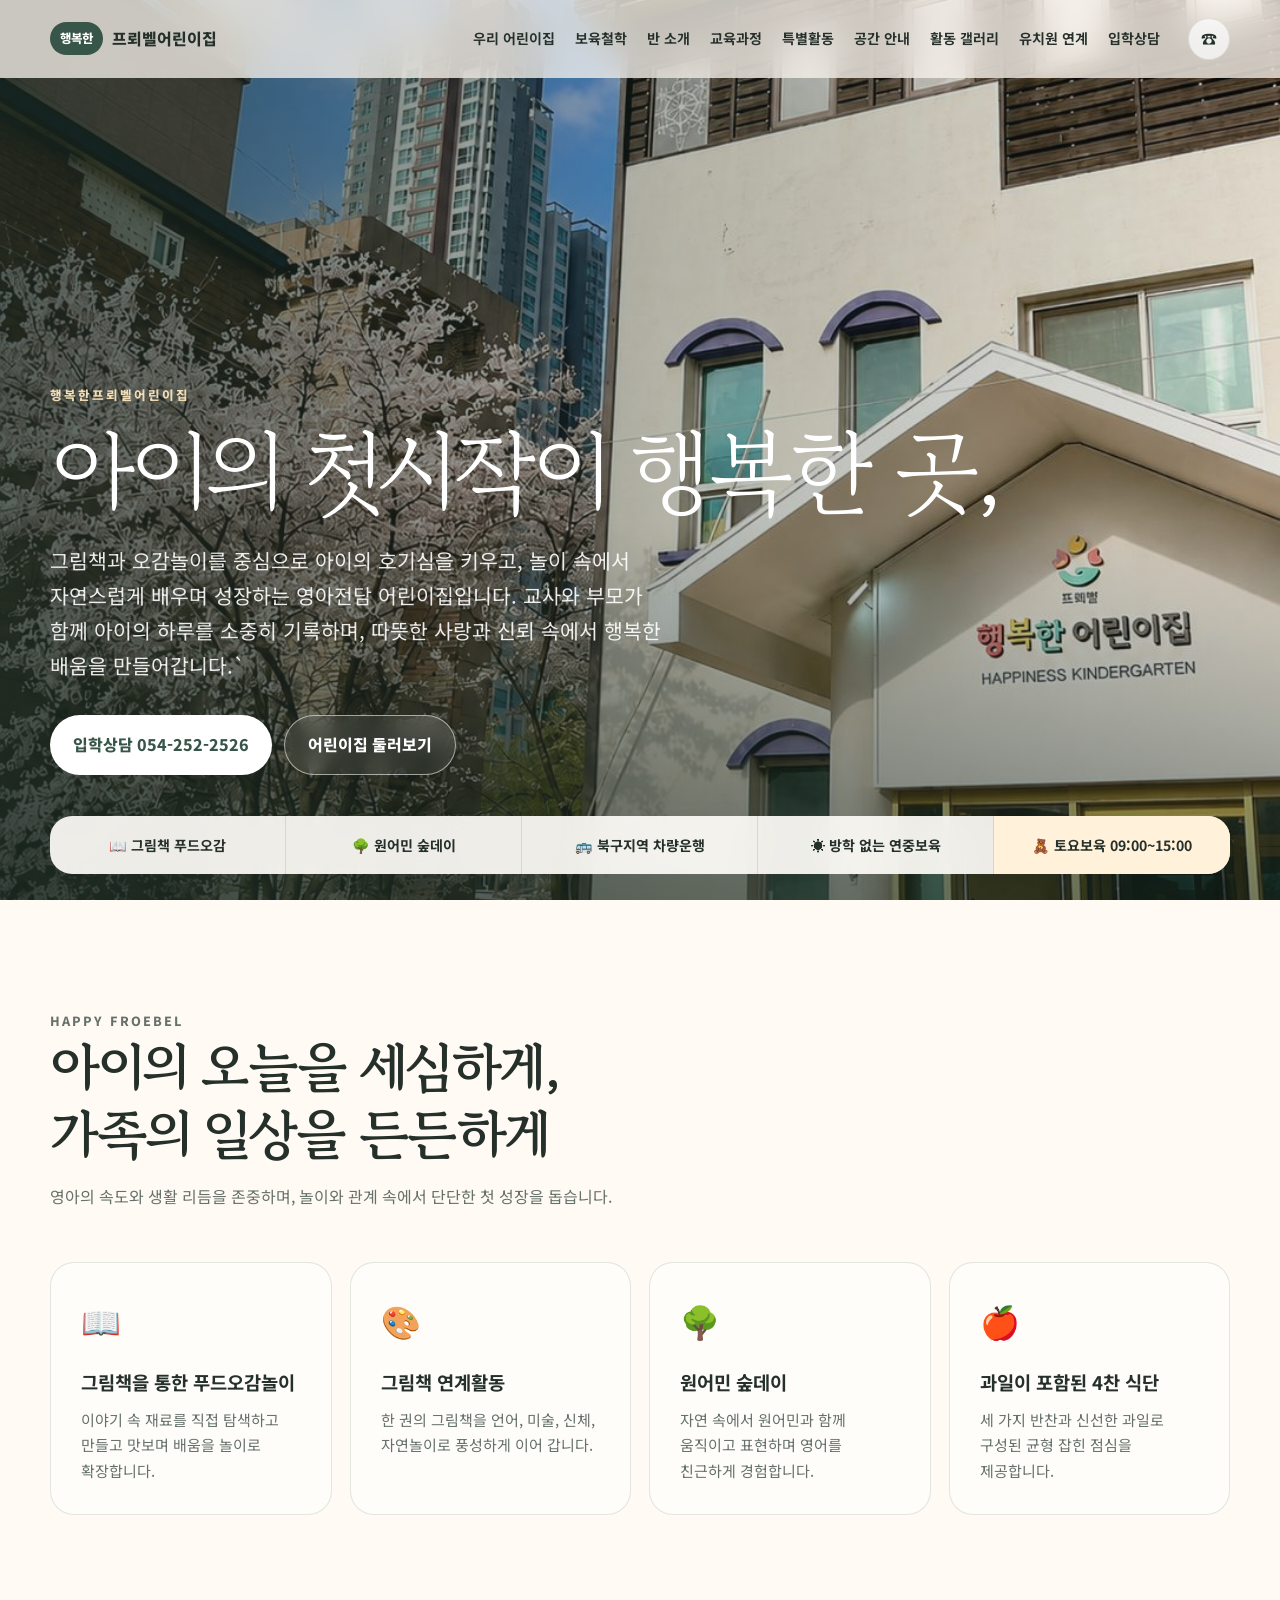
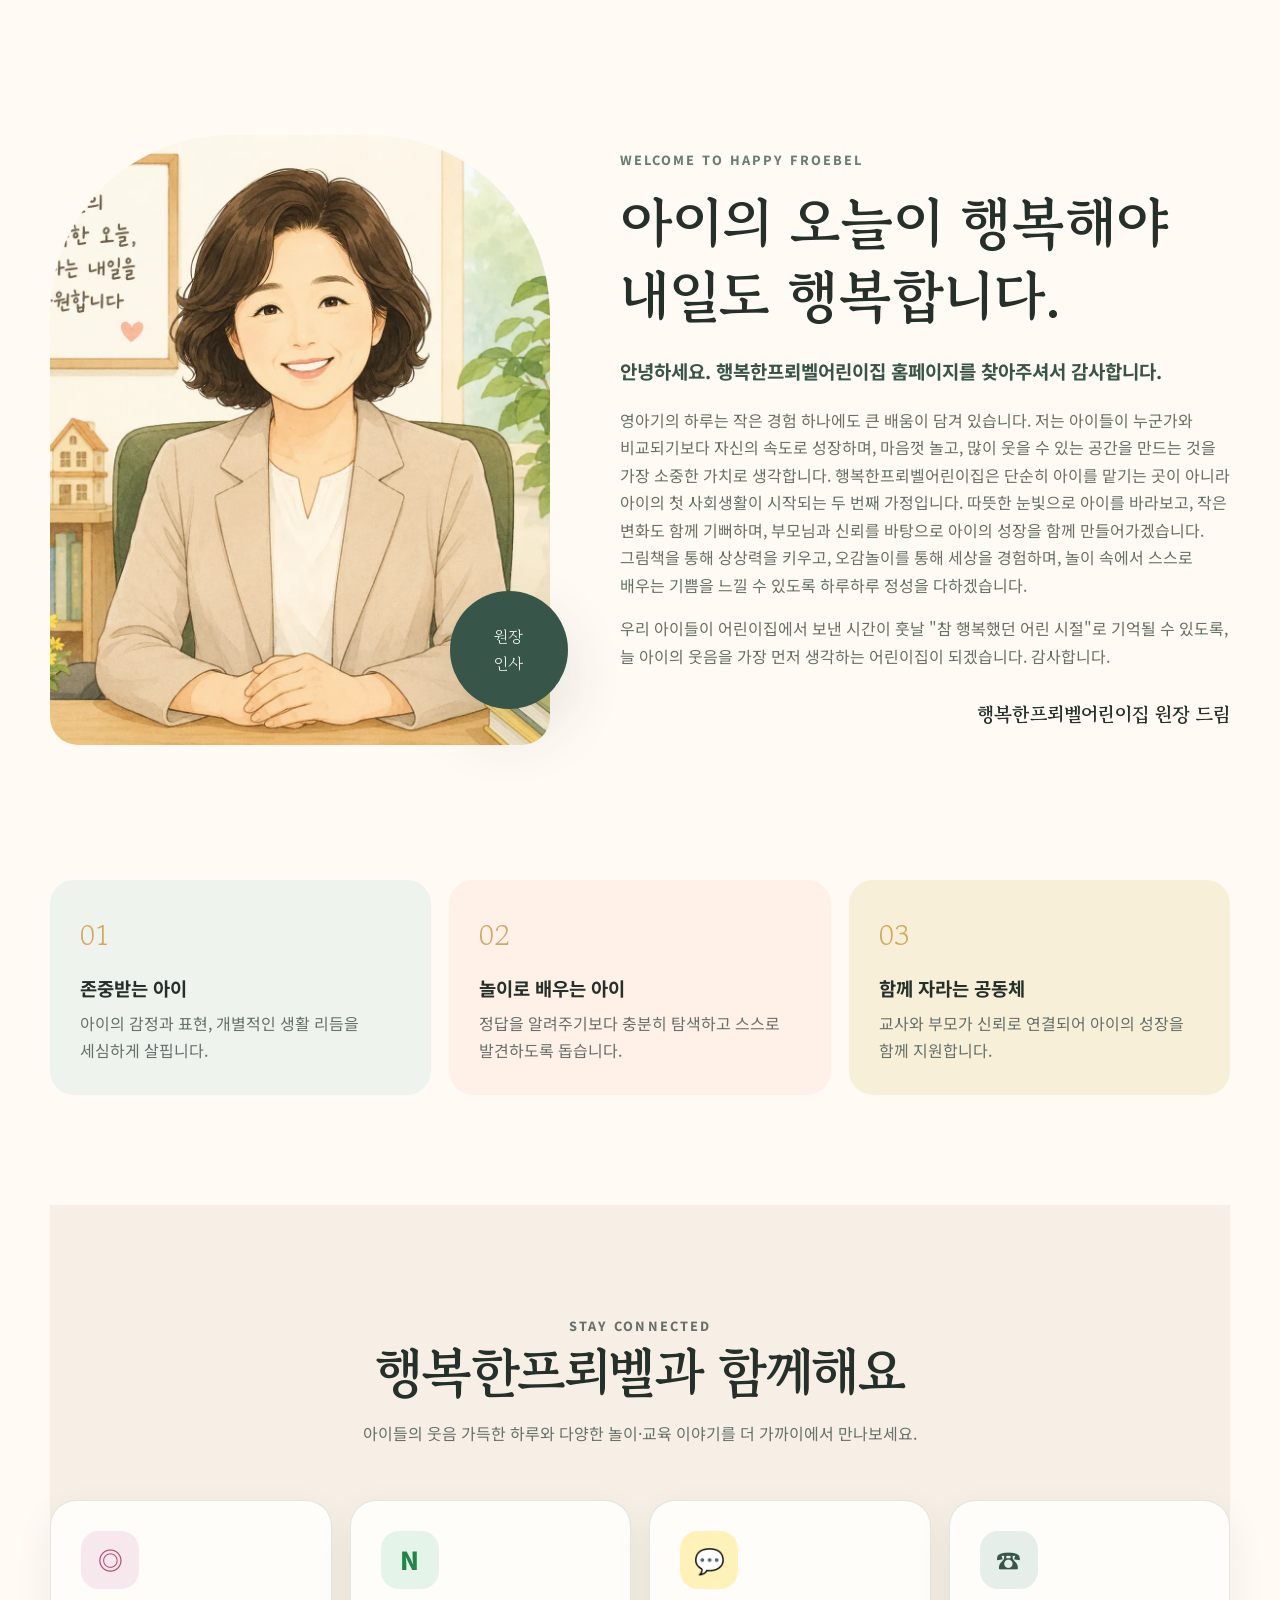
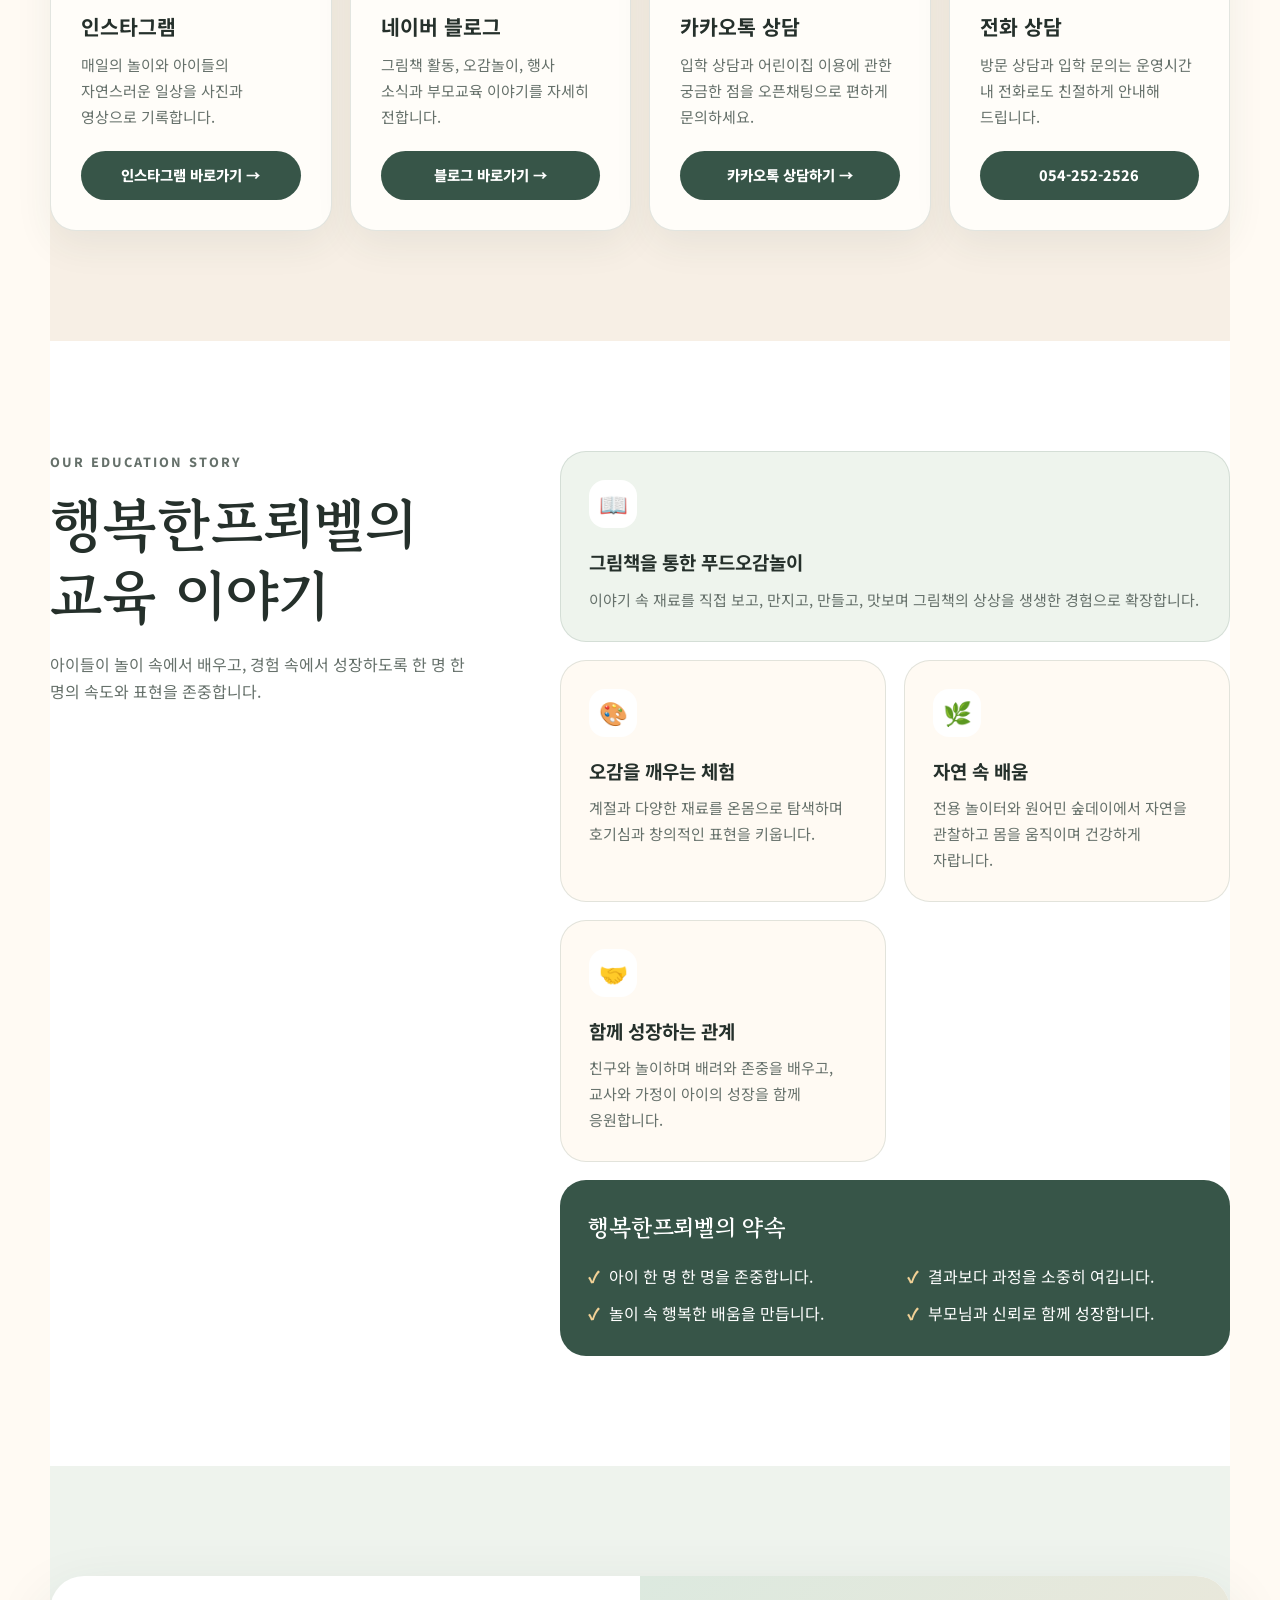
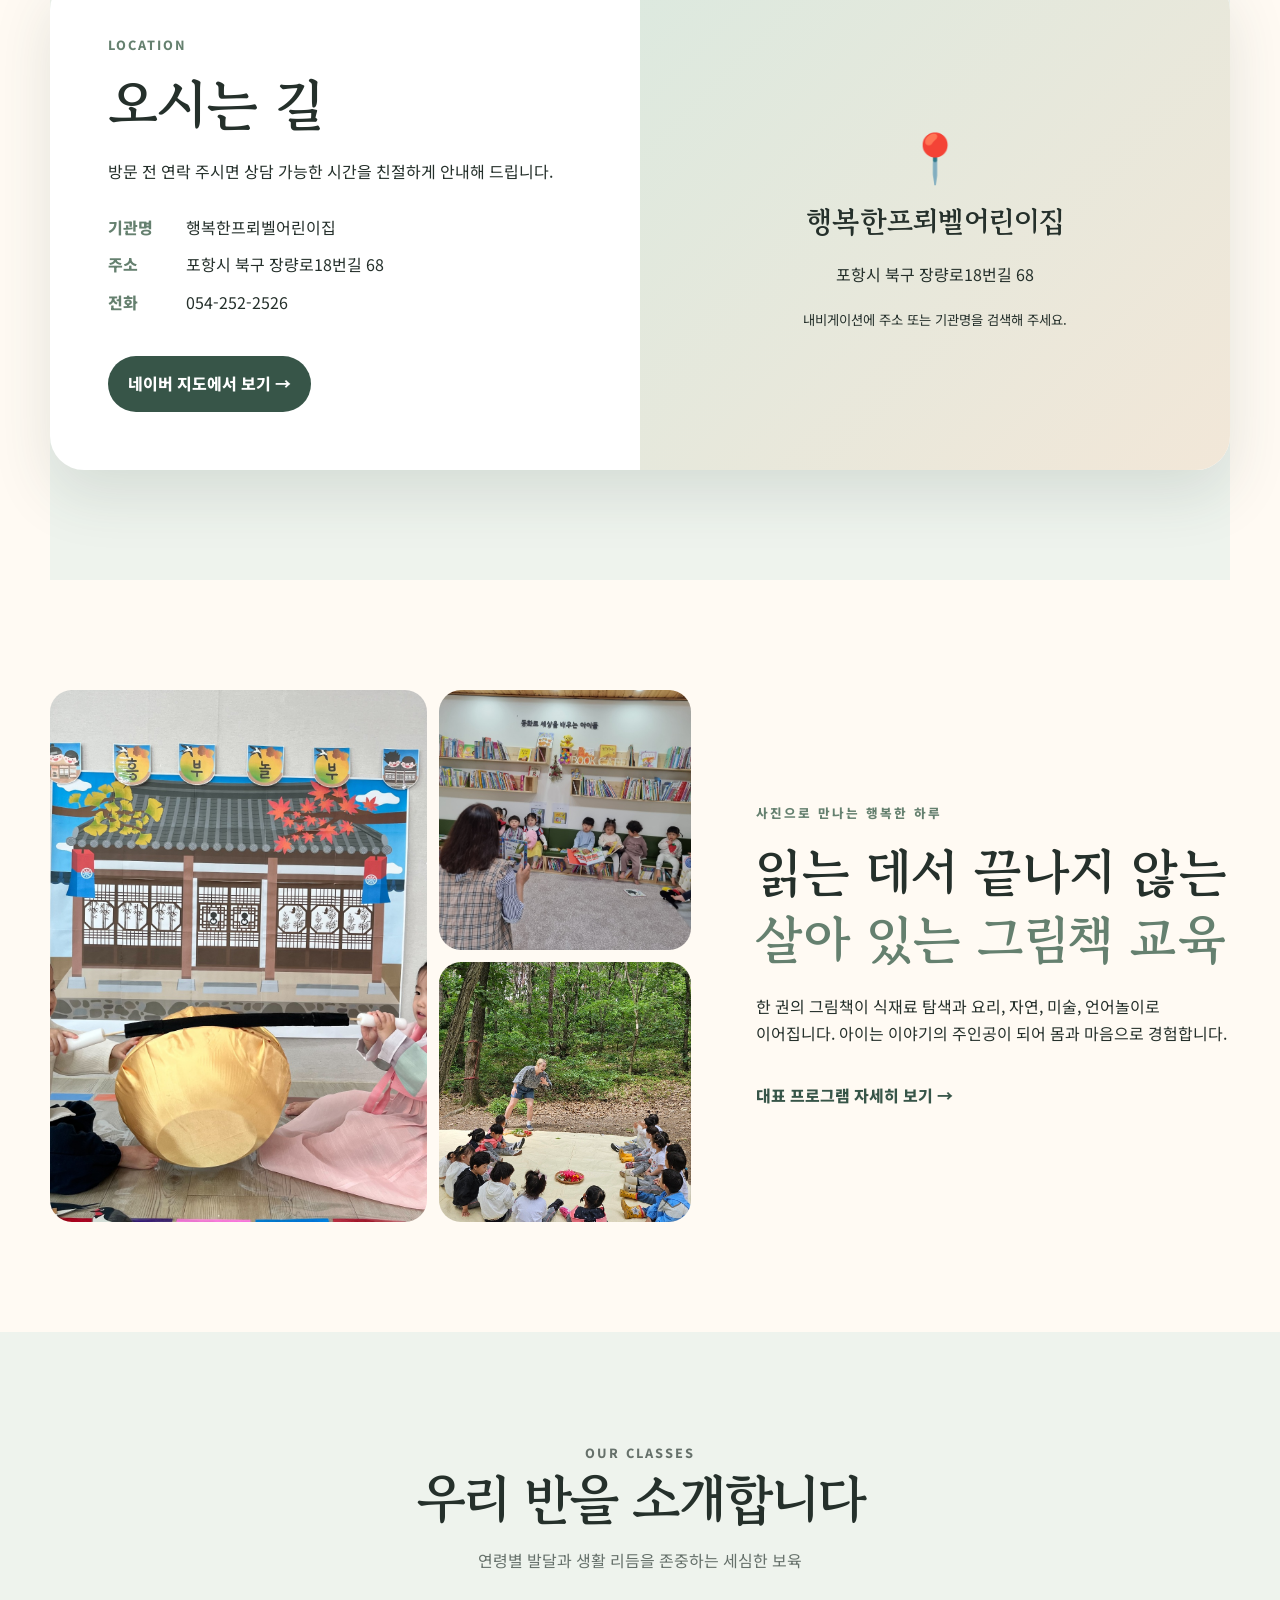
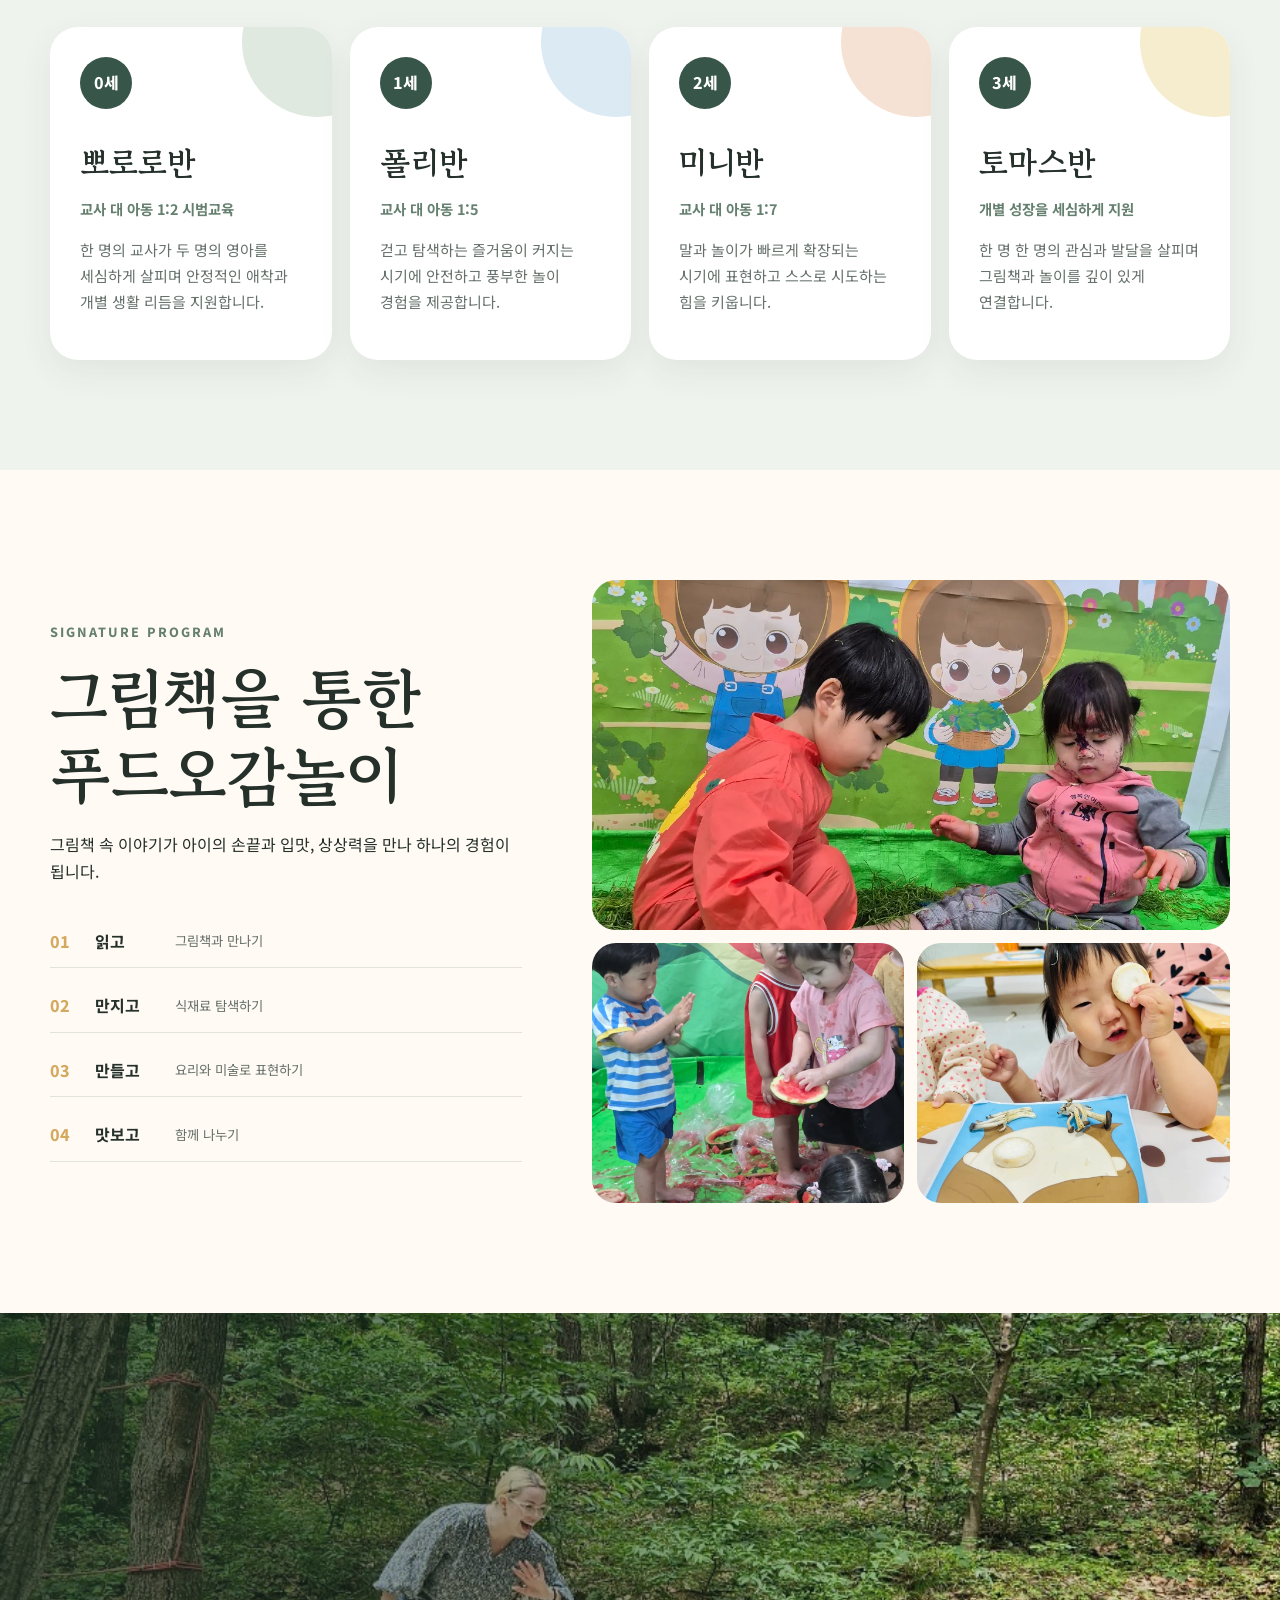
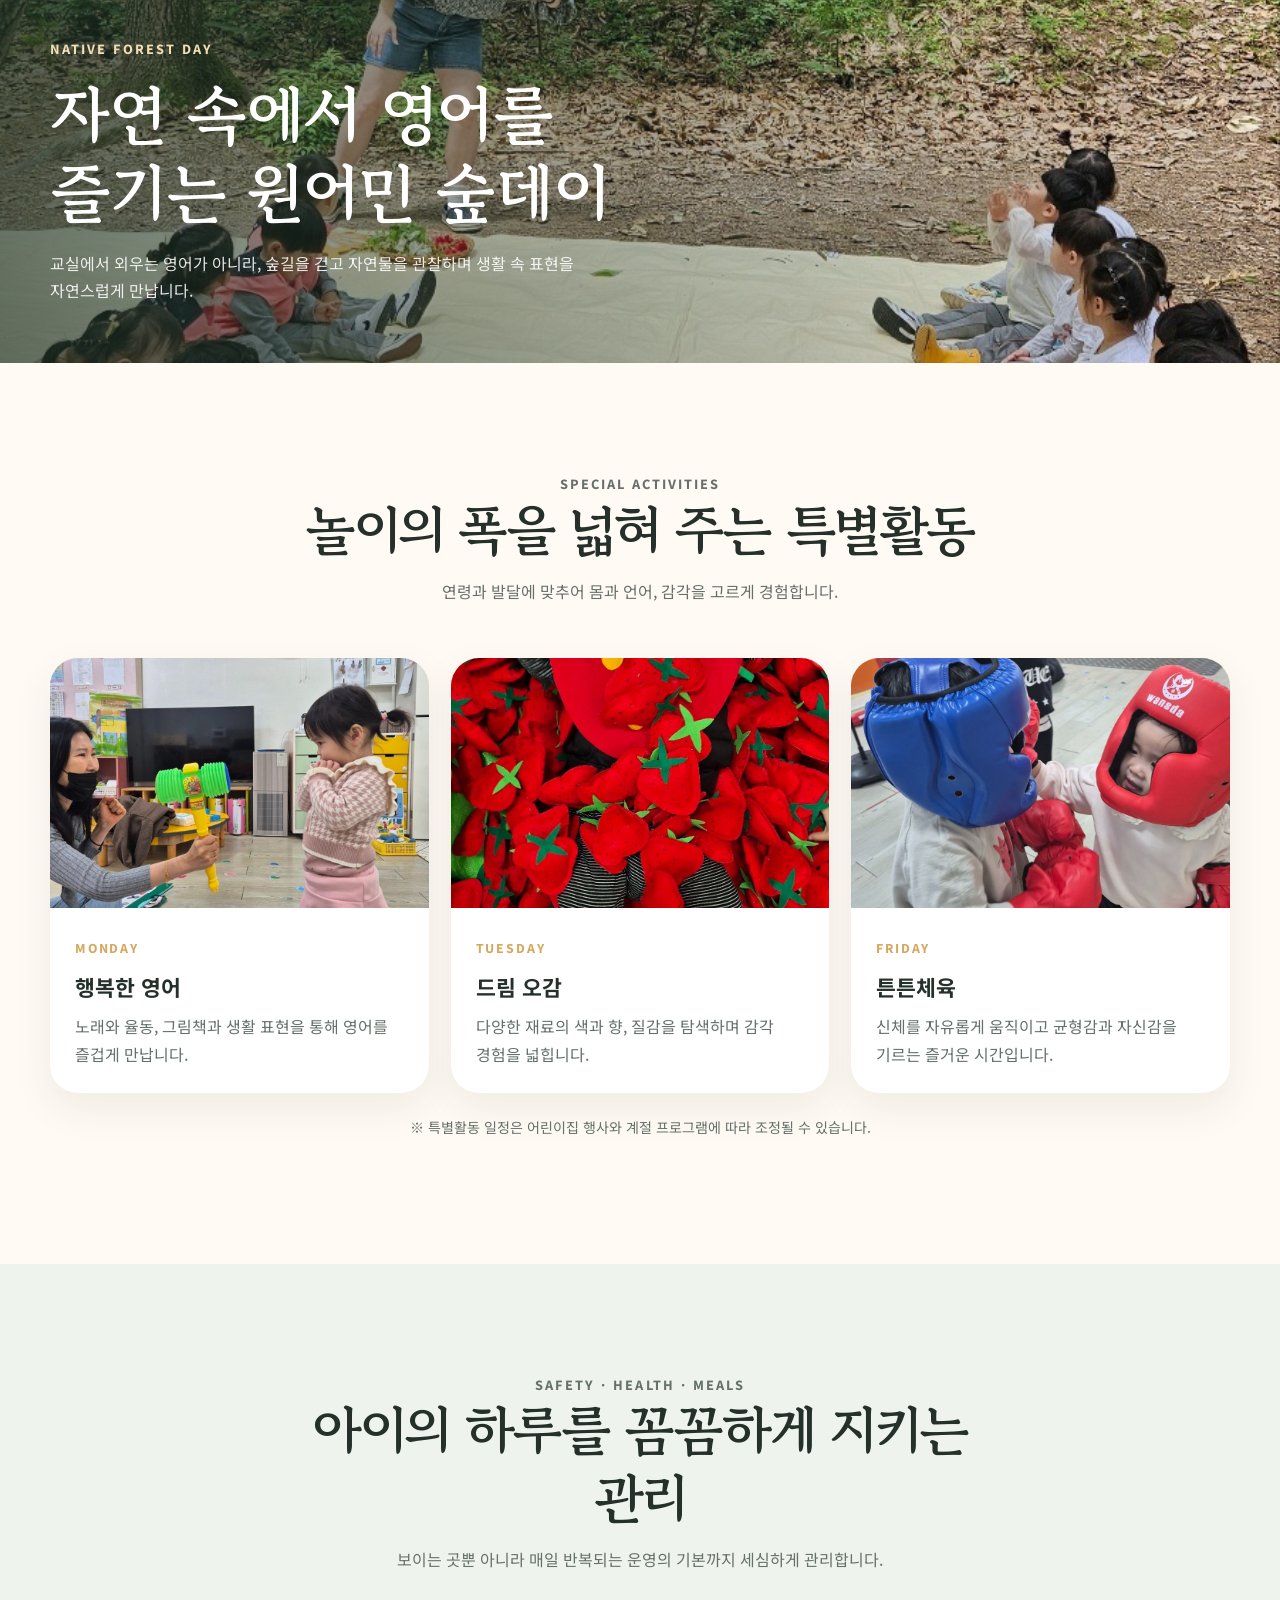
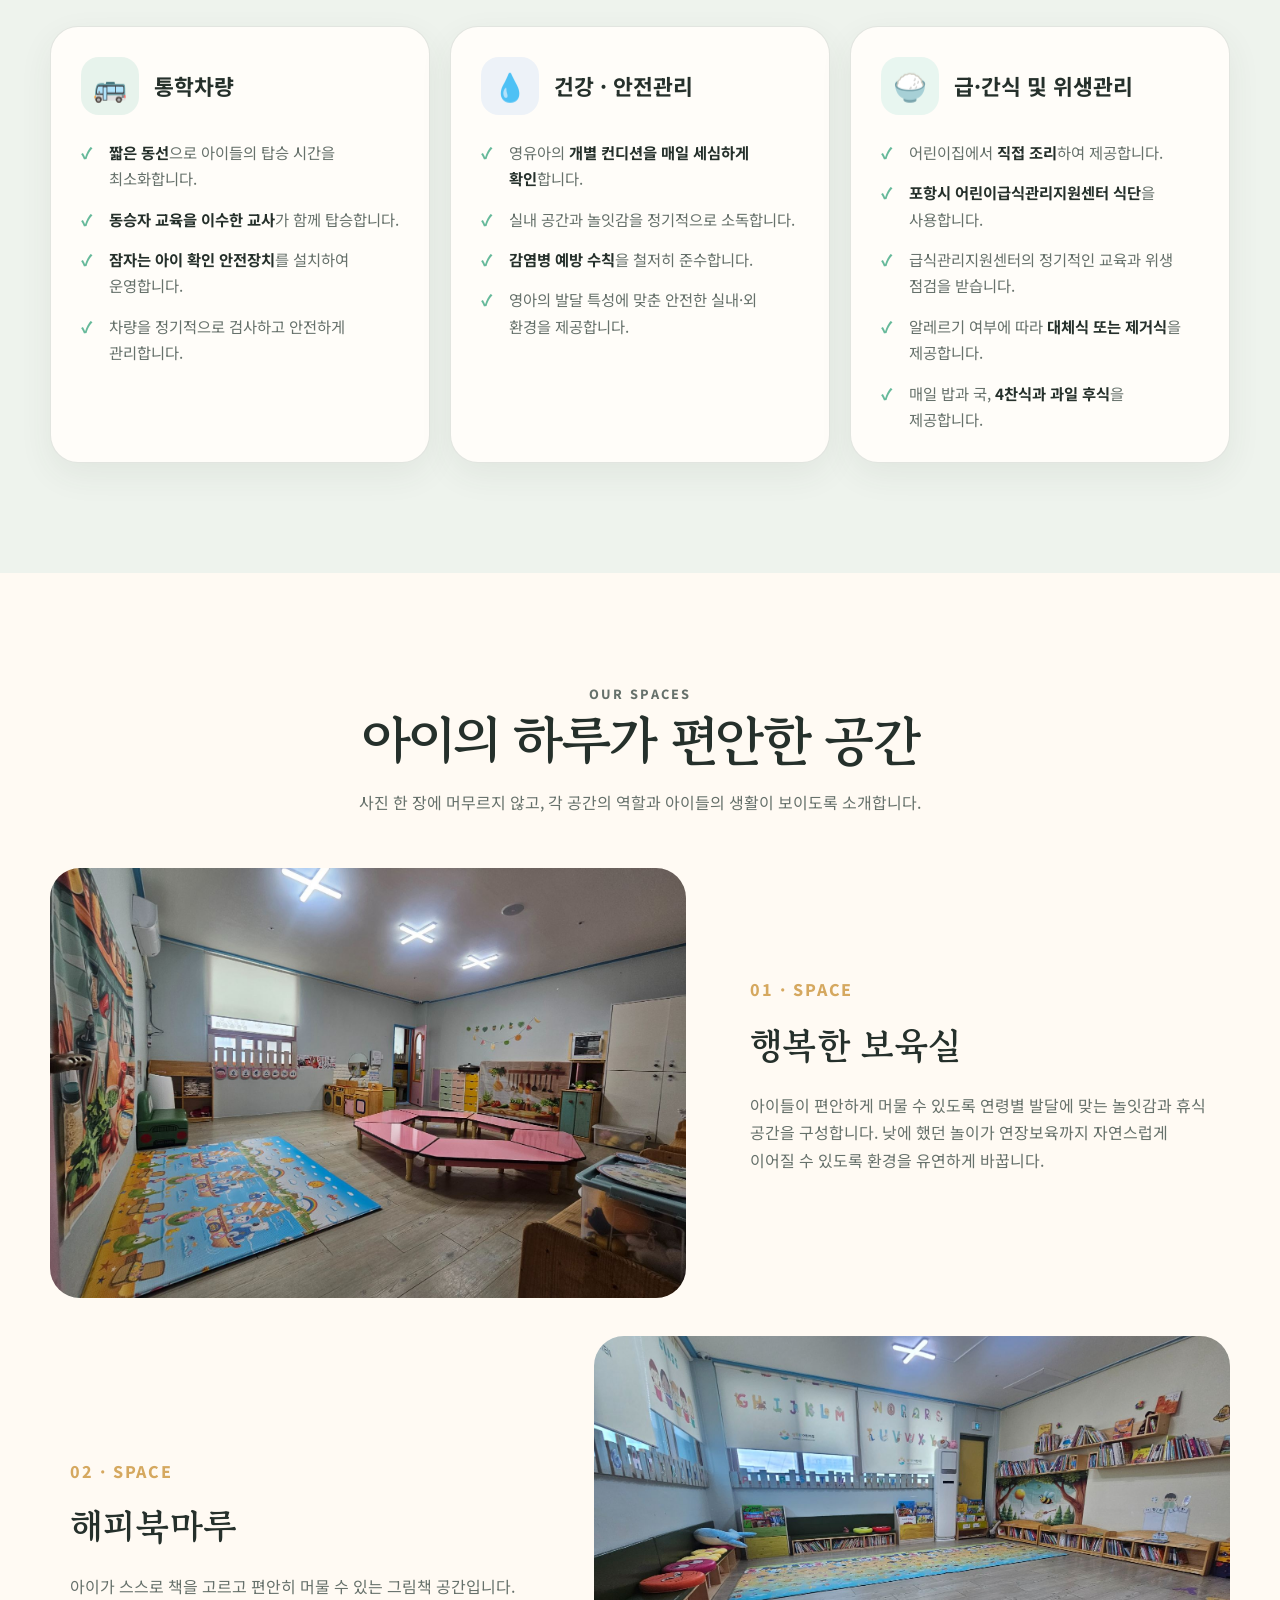
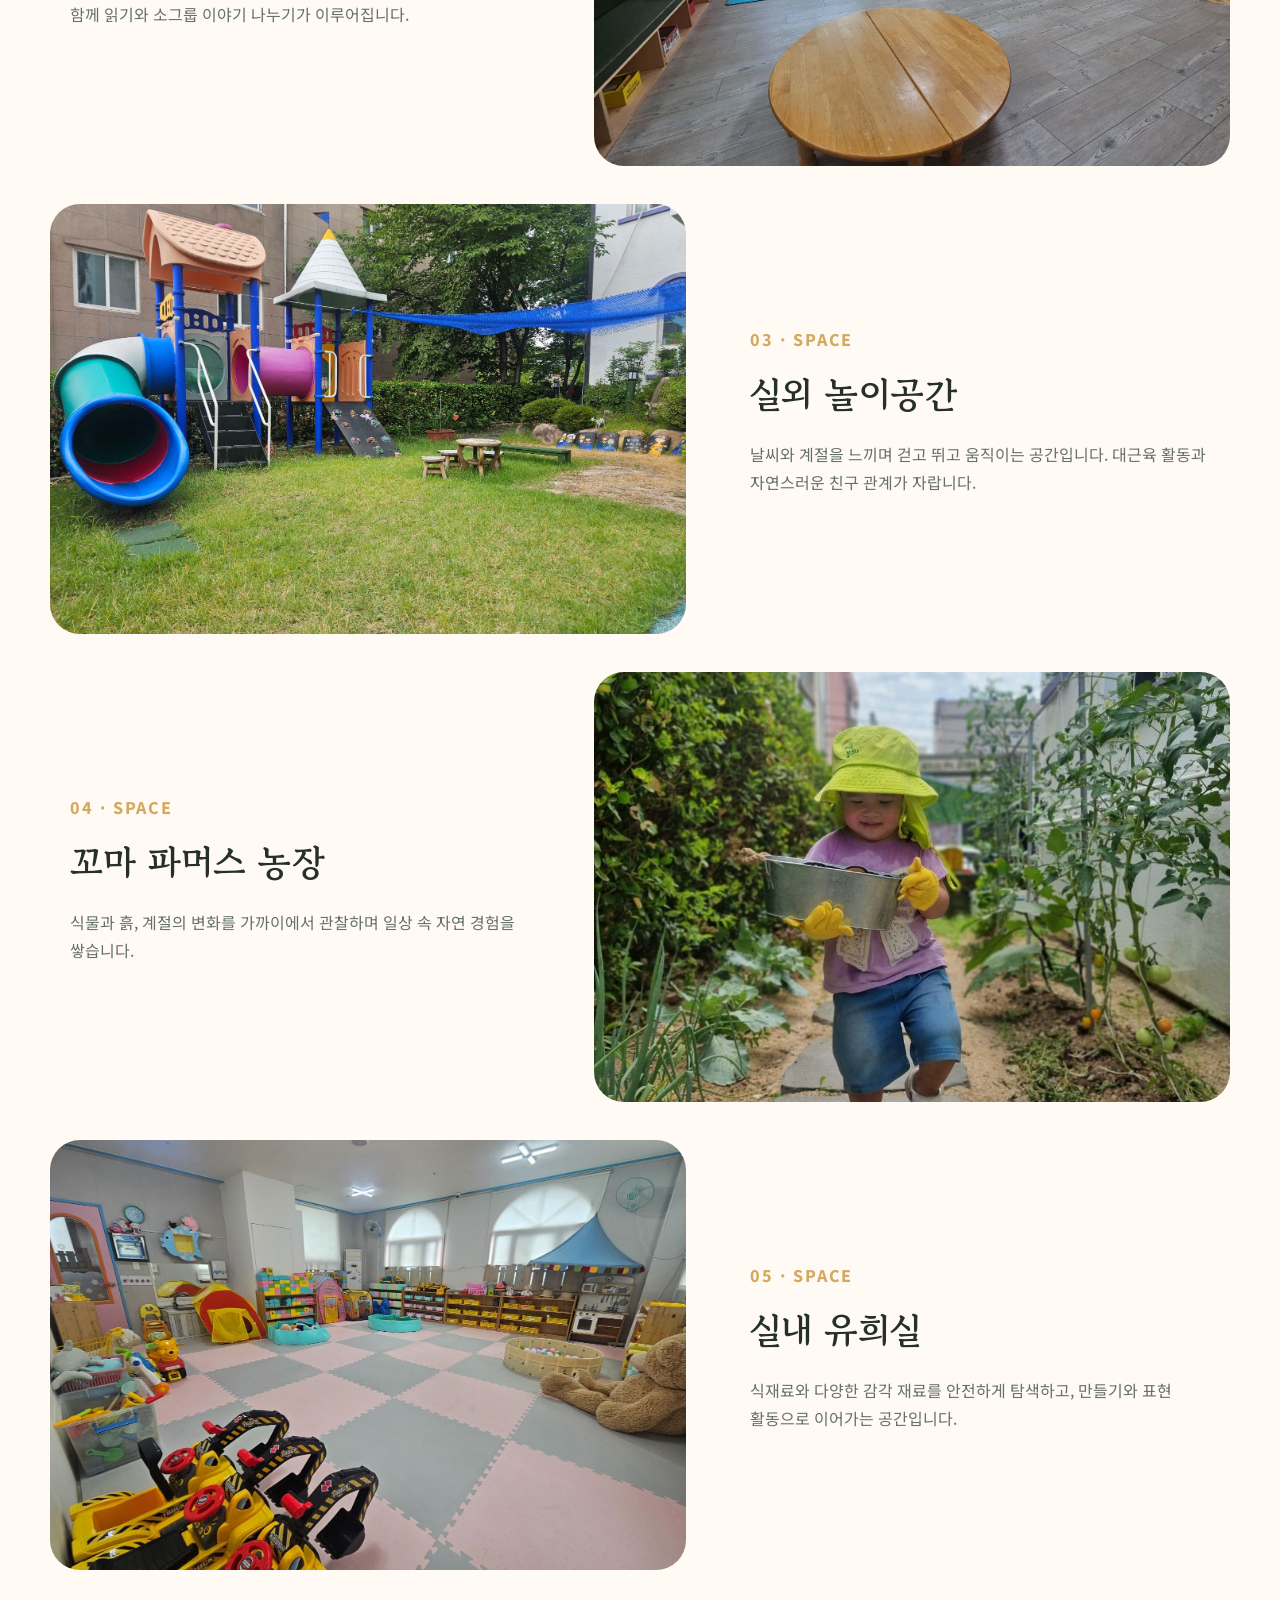
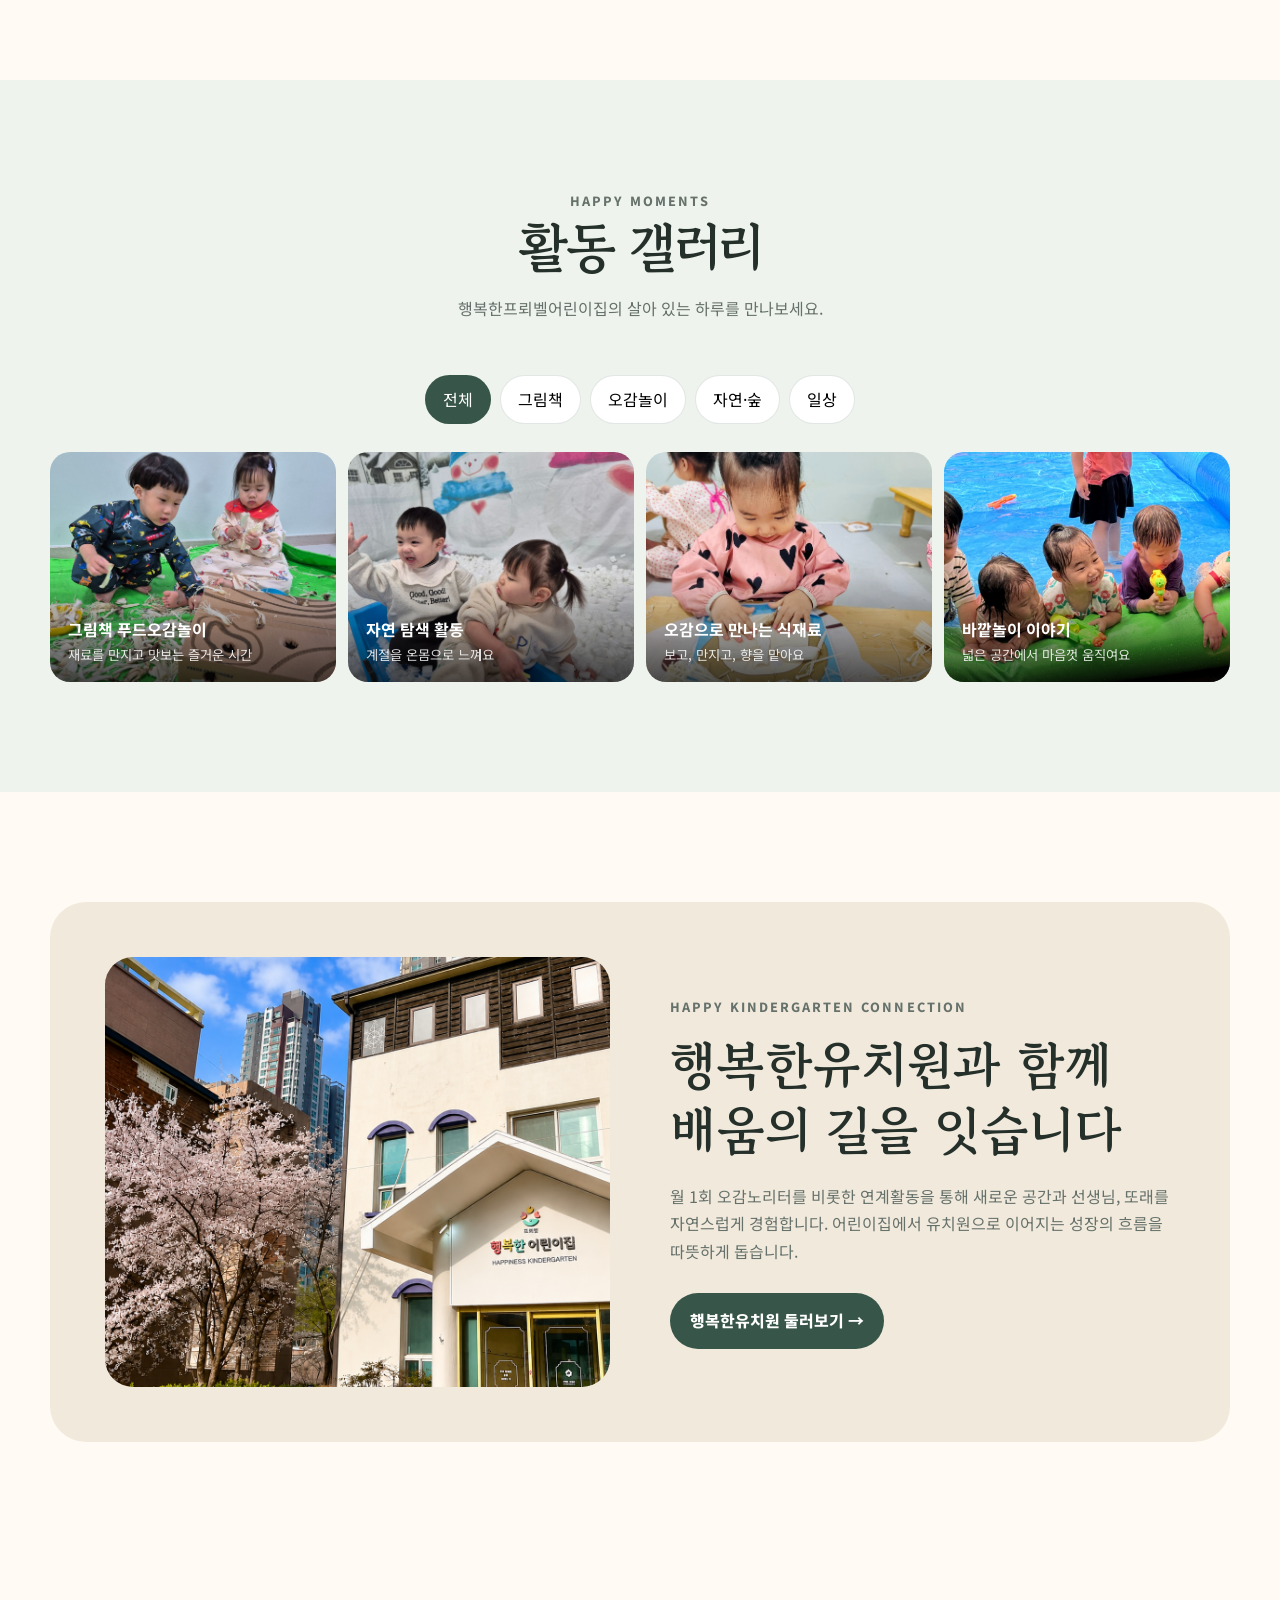
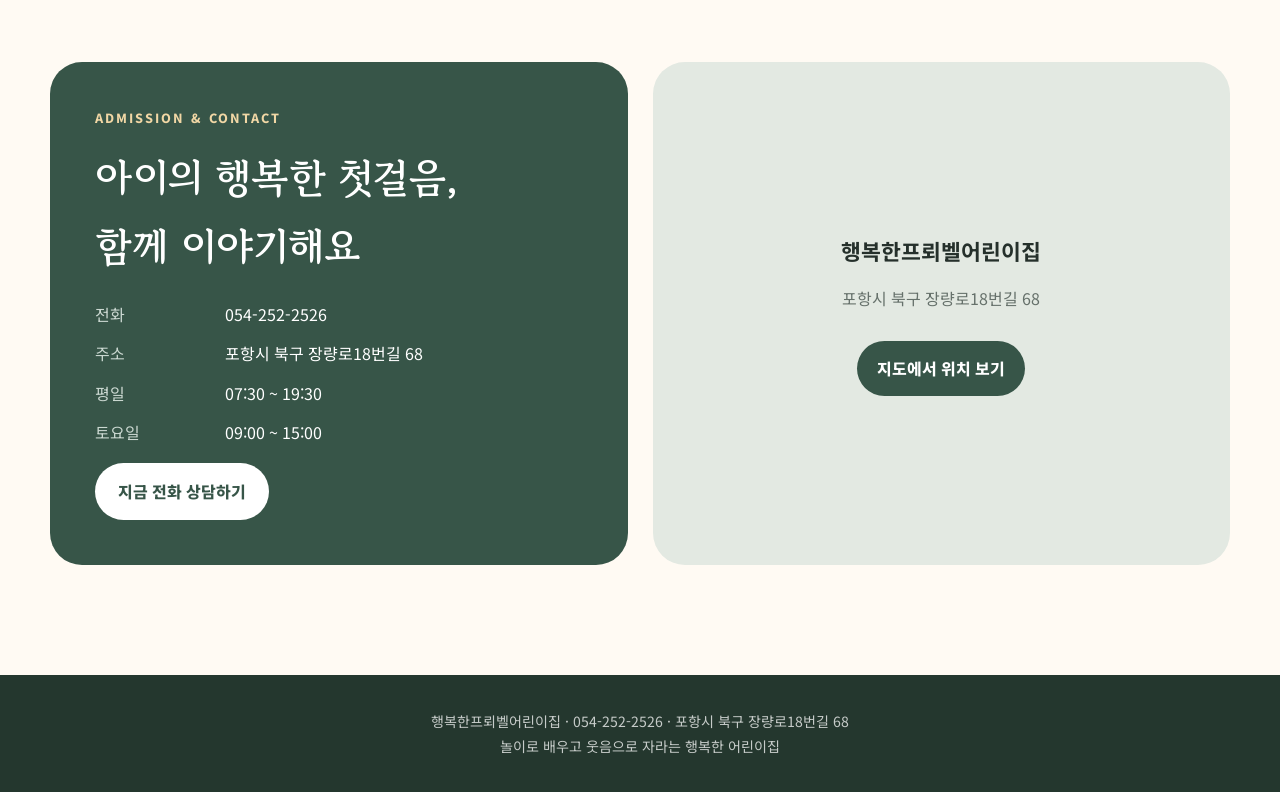
==== commit 3505ffbe: "Add files via upload" ====
--- a/index.html
+++ b/index.html
@@ -71,6 +71,64 @@
 .gallery-item small{opacity:.85}
 .gallery-item.hide{display:none}
 
+/* Social, education story and directions */
+.community-section{background:#f7efe5}
+.community-grid{display:grid;grid-template-columns:repeat(4,1fr);gap:18px;margin-top:46px}
+.community-card{display:flex;min-height:280px;flex-direction:column;padding:30px;border:1px solid var(--line);border-radius:26px;background:var(--paper);box-shadow:0 14px 38px rgba(49,72,60,.07);transition:transform .25s ease,box-shadow .25s ease}
+.community-card:hover{transform:translateY(-6px);box-shadow:var(--shadow)}
+.community-icon{width:58px;height:58px;display:grid;place-items:center;border-radius:18px;background:#eef3ed;font-size:1.55rem;font-weight:900;color:var(--deep)}
+.community-card.instagram .community-icon{background:#f7e8ee;color:#b24f74}
+.community-card.blog .community-icon{background:#e5f4e8;color:#23854a}
+.community-card.kakao .community-icon{background:#fff2b9;color:#493c13}
+.community-card.phone .community-icon{background:#e5eee9;color:var(--deep)}
+.community-card h3{margin:20px 0 8px;font-size:1.28rem}
+.community-card p{margin:0 0 22px;color:var(--muted);font-size:.94rem}
+.community-button{display:inline-flex;align-items:center;justify-content:center;margin-top:auto;padding:12px 17px;border-radius:999px;background:var(--deep);color:#fff;font-weight:800;font-size:.9rem}
+.education-story{background:#fff}
+.education-story-grid{display:grid;grid-template-columns:.8fr 1.2fr;gap:64px;align-items:start}
+.education-story-copy{position:sticky;top:115px}
+.education-story-copy h2{font-family:"Gowun Batang",serif;font-size:clamp(2.2rem,4.5vw,3.7rem);line-height:1.25;margin:0 0 20px}
+.education-story-copy p{color:var(--muted)}
+.education-cards{display:grid;grid-template-columns:1fr 1fr;gap:18px}
+.education-card{padding:28px;border:1px solid var(--line);border-radius:26px;background:var(--cream)}
+.education-card:first-child{grid-column:1/3;background:#eef4ed}
+.education-card b{display:grid;place-items:center;width:48px;height:48px;border-radius:16px;background:#fff;font-size:1.45rem}
+.education-card h3{margin:18px 0 8px;font-size:1.18rem}
+.education-card p{margin:0;color:var(--muted);font-size:.94rem}
+.education-promise{grid-column:1/3;padding:28px;border-radius:26px;background:var(--deep);color:#fff}
+.education-promise h3{margin:0 0 15px;font-family:"Gowun Batang",serif;font-size:1.45rem}
+.education-promise ul{display:grid;grid-template-columns:1fr 1fr;gap:10px 24px;margin:0;padding:0;list-style:none}
+.education-promise li:before{content:"✓";margin-right:9px;color:#f2d196;font-weight:900}
+.directions-section{background:#eef3ed}
+.directions-card{display:grid;grid-template-columns:1fr 1fr;overflow:hidden;border-radius:34px;background:#fff;box-shadow:var(--shadow)}
+.directions-copy{padding:58px}
+.directions-copy h2{font-family:"Gowun Batang",serif;font-size:clamp(2.2rem,4.3vw,3.5rem);line-height:1.25;margin:0 0 20px}
+.directions-copy dl{display:grid;grid-template-columns:78px 1fr;gap:10px 0;margin:28px 0}
+.directions-copy dt{color:var(--green);font-weight:800}
+.directions-copy dd{margin:0}
+.directions-map{display:grid;place-items:center;min-height:430px;padding:40px;text-align:center;background:linear-gradient(135deg,#dce9df,#f2e7d8)}
+.directions-map b{display:block;font-family:"Gowun Batang",serif;font-size:1.8rem;margin-bottom:8px}
+.mobile-quick{display:none}
+@media(max-width:1040px){
+ .community-grid{grid-template-columns:1fr 1fr}
+ .education-story-grid{grid-template-columns:1fr;gap:36px}
+ .education-story-copy{position:static}
+}
+@media(max-width:680px){
+ body{padding-bottom:72px}
+ .community-grid,.education-cards,.directions-card{grid-template-columns:1fr}
+ .community-card{min-height:0;padding:24px}
+ .community-card p{margin-bottom:18px}
+ .education-card:first-child,.education-promise{grid-column:auto}
+ .education-promise ul{grid-template-columns:1fr}
+ .directions-copy{padding:34px 26px}
+ .directions-map{min-height:300px;padding:30px 22px}
+ .mobile-quick{position:fixed;z-index:110;left:0;right:0;bottom:0;display:grid;grid-template-columns:repeat(4,1fr);min-height:66px;padding:7px max(7px,env(safe-area-inset-right)) calc(7px + env(safe-area-inset-bottom)) max(7px,env(safe-area-inset-left));background:rgba(255,253,249,.96);border-top:1px solid var(--line);box-shadow:0 -10px 35px rgba(43,62,52,.12);backdrop-filter:blur(16px)}
+ .mobile-quick a{display:grid;place-items:center;gap:1px;color:var(--deep);font-weight:900;font-size:1.15rem}
+ .mobile-quick small{font-size:.68rem;line-height:1.2}
+ .footer{padding-bottom:42px}
+}
+
 </style>
 </head>
 <body>
@@ -123,6 +181,61 @@
  </div>
 </section>
 
+<section id="community" class="section community-section">
+ <div class="section-head center reveal">
+  <p class="eyebrow">STAY CONNECTED</p>
+  <h2>행복한프뢰벨과 함께해요</h2>
+  <p>아이들의 웃음 가득한 하루와 다양한 놀이·교육 이야기를 더 가까이에서 만나보세요.</p>
+ </div>
+ <div class="community-grid">
+  <a class="community-card instagram reveal" href="https://www.instagram.com/happyfroebel_/" target="_blank" rel="noopener noreferrer" aria-label="행복한프뢰벨 인스타그램 새 창에서 열기">
+   <span class="community-icon" aria-hidden="true">◎</span><h3>인스타그램</h3>
+   <p>매일의 놀이와 아이들의 자연스러운 일상을 사진과 영상으로 기록합니다.</p><span class="community-button">인스타그램 바로가기 →</span>
+  </a>
+  <a class="community-card blog reveal" href="https://blog.naver.com/ph_happy2526" target="_blank" rel="noopener noreferrer" aria-label="행복한프뢰벨 네이버 블로그 새 창에서 열기">
+   <span class="community-icon" aria-hidden="true">N</span><h3>네이버 블로그</h3>
+   <p>그림책 활동, 오감놀이, 행사 소식과 부모교육 이야기를 자세히 전합니다.</p><span class="community-button">블로그 바로가기 →</span>
+  </a>
+  <a class="community-card kakao reveal" href="https://open.kakao.com/o/sBdDs2ai" target="_blank" rel="noopener noreferrer" aria-label="카카오톡 오픈채팅 상담 새 창에서 열기">
+   <span class="community-icon" aria-hidden="true">💬</span><h3>카카오톡 상담</h3>
+   <p>입학 상담과 어린이집 이용에 관한 궁금한 점을 오픈채팅으로 편하게 문의하세요.</p><span class="community-button">카카오톡 상담하기 →</span>
+  </a>
+  <a class="community-card phone reveal" href="tel:0542522526" aria-label="행복한프뢰벨어린이집 054-252-2526으로 전화하기">
+   <span class="community-icon" aria-hidden="true">☎</span><h3>전화 상담</h3>
+   <p>방문 상담과 입학 문의는 운영시간 내 전화로도 친절하게 안내해 드립니다.</p><span class="community-button">054-252-2526</span>
+  </a>
+ </div>
+</section>
+
+<section id="education-story" class="section education-story">
+ <div class="education-story-grid">
+  <div class="education-story-copy reveal">
+   <p class="eyebrow">OUR EDUCATION STORY</p>
+   <h2>행복한프뢰벨의<br>교육 이야기</h2>
+   <p>아이들이 놀이 속에서 배우고, 경험 속에서 성장하도록 한 명 한 명의 속도와 표현을 존중합니다.</p>
+  </div>
+  <div class="education-cards">
+   <article class="education-card reveal"><b aria-hidden="true">📖</b><h3>그림책을 통한 푸드오감놀이</h3><p>이야기 속 재료를 직접 보고, 만지고, 만들고, 맛보며 그림책의 상상을 생생한 경험으로 확장합니다.</p></article>
+   <article class="education-card reveal"><b aria-hidden="true">🎨</b><h3>오감을 깨우는 체험</h3><p>계절과 다양한 재료를 온몸으로 탐색하며 호기심과 창의적인 표현을 키웁니다.</p></article>
+   <article class="education-card reveal"><b aria-hidden="true">🌿</b><h3>자연 속 배움</h3><p>전용 놀이터와 원어민 숲데이에서 자연을 관찰하고 몸을 움직이며 건강하게 자랍니다.</p></article>
+   <article class="education-card reveal"><b aria-hidden="true">🤝</b><h3>함께 성장하는 관계</h3><p>친구와 놀이하며 배려와 존중을 배우고, 교사와 가정이 아이의 성장을 함께 응원합니다.</p></article>
+   <div class="education-promise reveal"><h3>행복한프뢰벨의 약속</h3><ul><li>아이 한 명 한 명을 존중합니다.</li><li>결과보다 과정을 소중히 여깁니다.</li><li>놀이 속 행복한 배움을 만듭니다.</li><li>부모님과 신뢰로 함께 성장합니다.</li></ul></div>
+  </div>
+ </div>
+</section>
+
+<section id="directions" class="section directions-section">
+ <div class="directions-card reveal">
+  <div class="directions-copy">
+   <p class="eyebrow">LOCATION</p><h2>오시는 길</h2>
+   <p>방문 전 연락 주시면 상담 가능한 시간을 친절하게 안내해 드립니다.</p>
+   <dl><dt>기관명</dt><dd>행복한프뢰벨어린이집</dd><dt>주소</dt><dd>포항시 북구 장량로18번길 68</dd><dt>전화</dt><dd><a href="tel:0542522526">054-252-2526</a></dd></dl>
+   <a class="link-pill" href="https://map.naver.com/p/search/%ED%8F%AC%ED%95%AD%EC%8B%9C%20%EB%B6%81%EA%B5%AC%20%EC%9E%A5%EB%9F%89%EB%A1%9C18%EB%B2%88%EA%B8%B8%2068" target="_blank" rel="noopener noreferrer">네이버 지도에서 보기 →</a>
+  </div>
+  <div class="directions-map"><div><span aria-hidden="true" style="font-size:3rem">📍</span><b>행복한프뢰벨어린이집</b><p>포항시 북구 장량로18번길 68</p><small>내비게이션에 주소 또는 기관명을 검색해 주세요.</small></div></div>
+ </div>
+</section>
+
 <section class="section photo-story">
  <div class="mosaic reveal"><img class="large" src="assets/food-play.jpg" alt="푸드오감놀이"><img src="assets/book-room.jpg" alt="책 읽기"><img src="assets/forest-day.jpg" alt="숲 활동"></div>
  <div class="story-copy reveal"><p class="eyebrow">사진으로 만나는 행복한 하루</p><h2>읽는 데서 끝나지 않는<br><em>살아 있는 그림책 교육</em></h2><p>한 권의 그림책이 식재료 탐색과 요리, 자연, 미술, 언어놀이로 이어집니다. 아이는 이야기의 주인공이 되어 몸과 마음으로 경험합니다.</p><a class="text-link" href="#program">대표 프로그램 자세히 보기 →</a></div>
@@ -143,7 +256,7 @@
 <section id="program" class="section program">
  <div class="program-copy reveal"><p class="eyebrow">SIGNATURE PROGRAM</p><h2>그림책을 통한<br><strong>푸드오감놀이</strong></h2><p>그림책 속 이야기가 아이의 손끝과 입맛, 상상력을 만나 하나의 경험이 됩니다.</p>
  <ol class="steps"><li><span>01</span><b>읽고</b><small>그림책과 만나기</small></li><li><span>02</span><b>만지고</b><small>식재료 탐색하기</small></li><li><span>03</span><b>만들고</b><small>요리와 미술로 표현하기</small></li><li><span>04</span><b>맛보고</b><small>함께 나누기</small></li></ol></div>
- <div class="program-images reveal"><img src="assets/activity.jpg" alt="그림책 연계활동"><img src="assets/food-play.jpg" alt="푸드오감놀이"><img src="assets/garden.jpg" alt="자연 탐색"></div>
+ <div class="program-images reveal"><img src="assets/activity.jpg" alt="그림책 연계활동" data-image-key="program.image1"><img src="assets/food-play.jpg" alt="푸드오감놀이" data-image-key="program.image2"><img src="assets/garden.jpg" alt="자연 탐색" data-image-key="program.image3"></div>
 </section>
 
 <section class="forest">
@@ -222,7 +335,12 @@
 </main>
 
 <footer class="footer">행복한프뢰벨어린이집 · 054-252-2526 · 포항시 북구 장량로18번길 68<br>놀이로 배우고 웃음으로 자라는 행복한 어린이집</footer>
-<div class="quick"><a href="tel:0542522526">☎ 입학상담</a></div>
+<nav class="mobile-quick" aria-label="빠른 연결">
+ <a href="tel:0542522526" aria-label="전화 상담"><span aria-hidden="true">☎</span><small>전화</small></a>
+ <a href="https://open.kakao.com/o/sBdDs2ai" target="_blank" rel="noopener noreferrer" aria-label="카카오톡 오픈채팅"><span aria-hidden="true">💬</span><small>카카오톡</small></a>
+ <a href="https://www.instagram.com/happyfroebel_/" target="_blank" rel="noopener noreferrer" aria-label="인스타그램"><span aria-hidden="true">◎</span><small>인스타</small></a>
+ <a href="https://blog.naver.com/ph_happy2526" target="_blank" rel="noopener noreferrer" aria-label="네이버 블로그"><span aria-hidden="true">N</span><small>블로그</small></a>
+</nav>
 <div class="lightbox"><button aria-label="닫기">×</button><img src="" alt="확대 이미지"></div>
 
 <script src="image-store.js"></script>
@@ -262,4 +380,4 @@
 document.addEventListener('keydown',e=>{if(e.key==='Escape')lb.classList.remove('open')});
 </script>
 </body>
-</html>+</html>
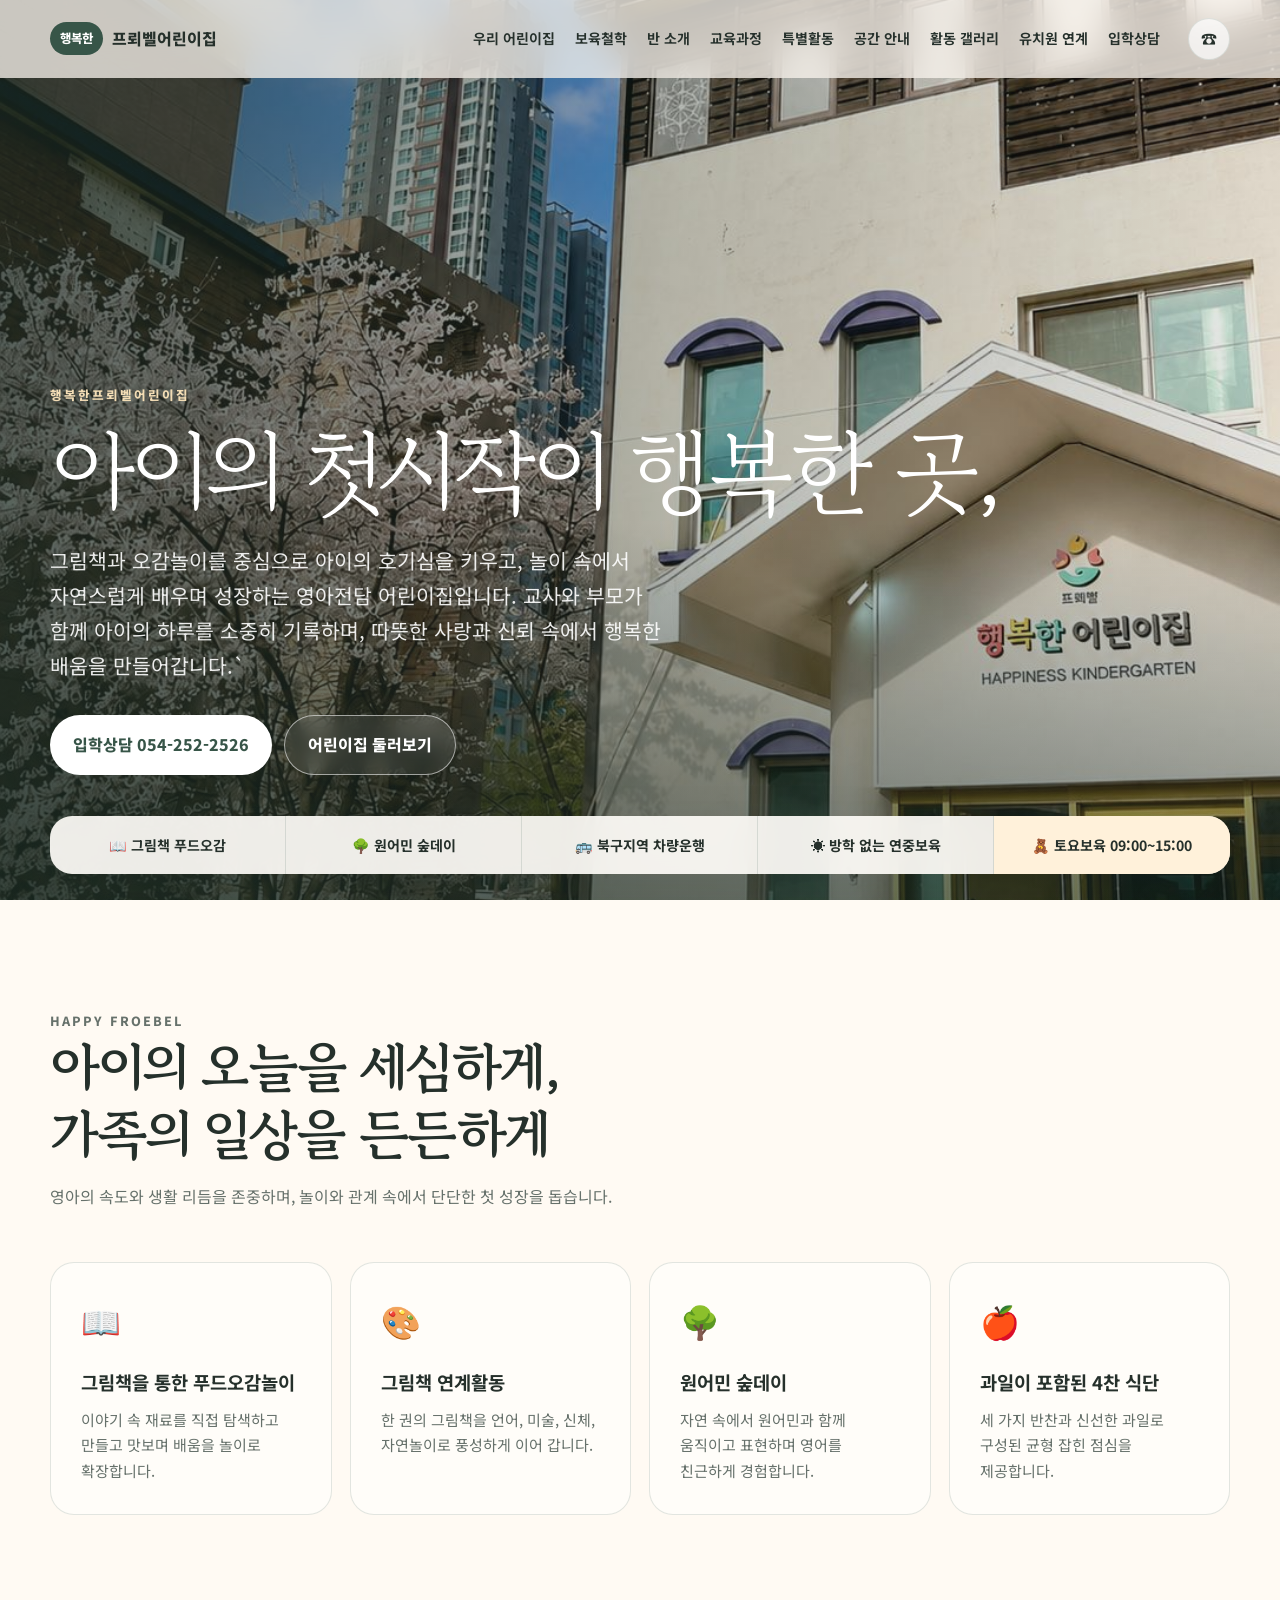
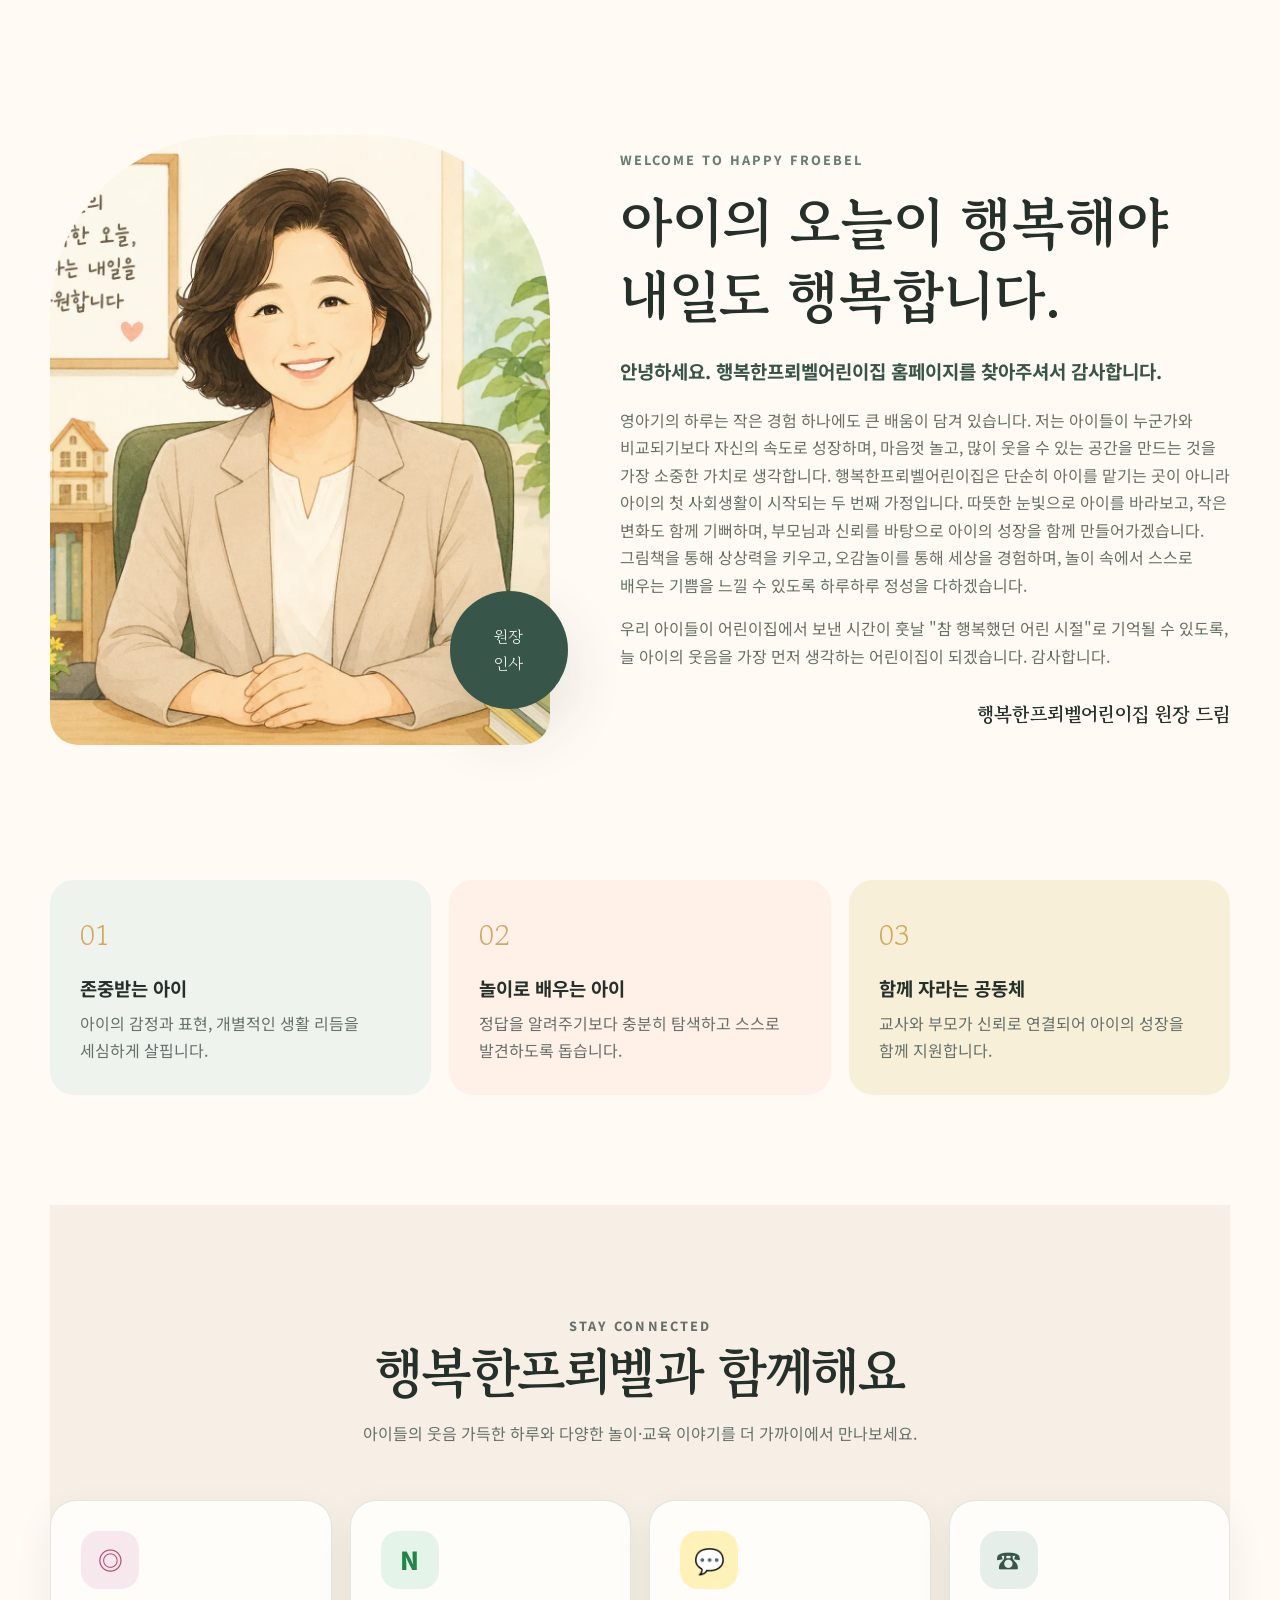
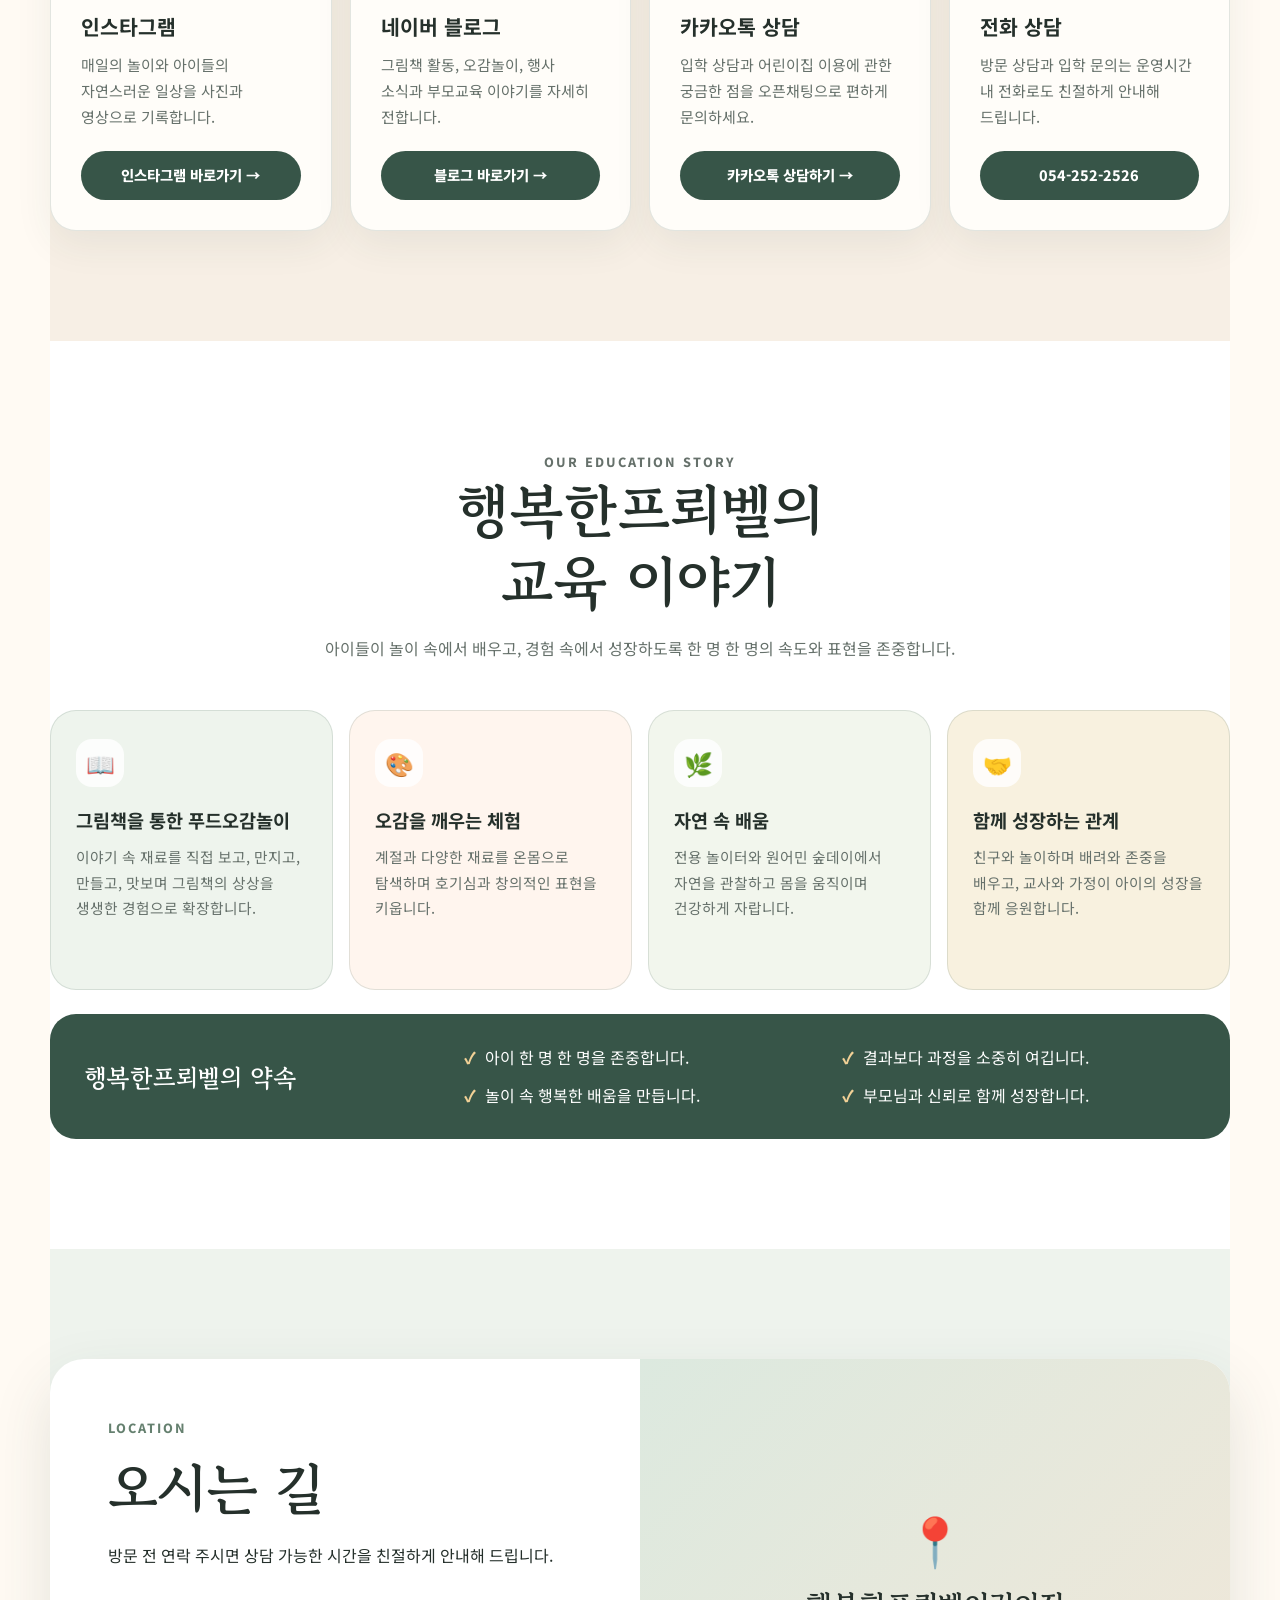
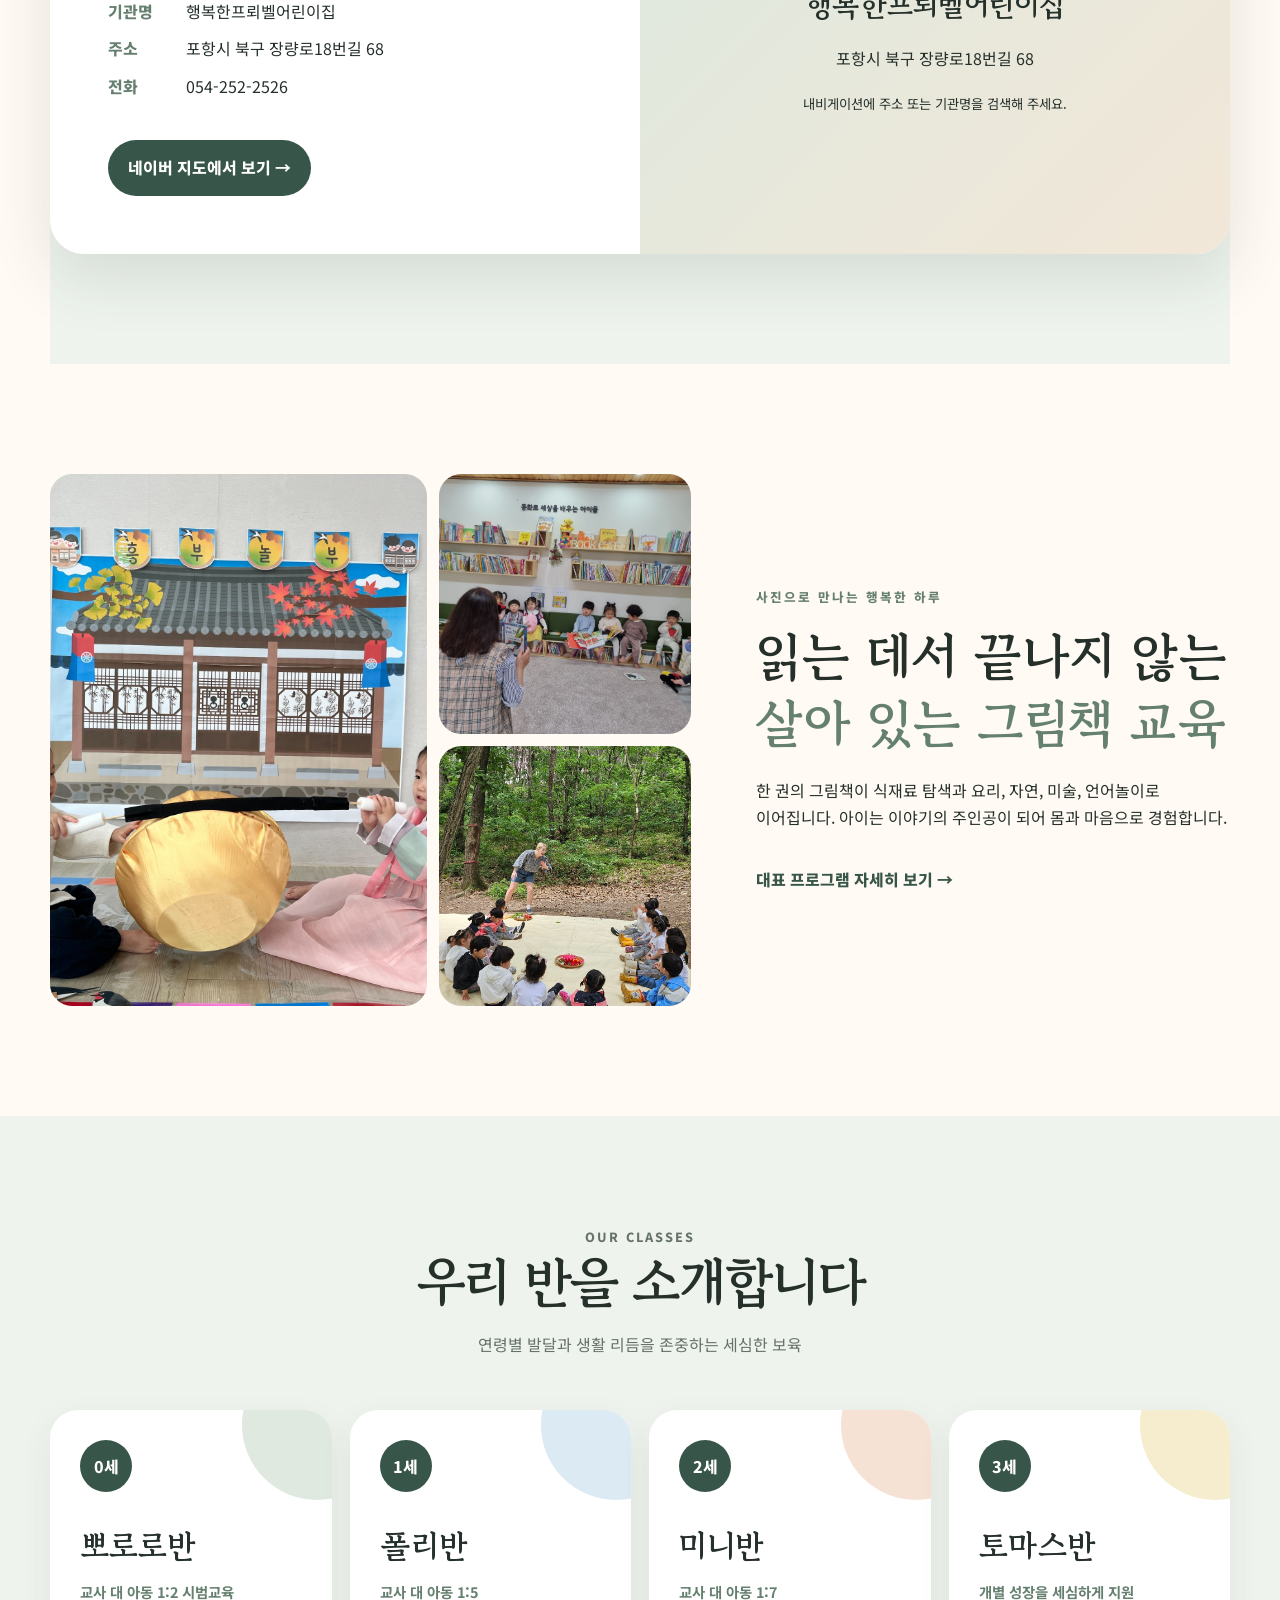
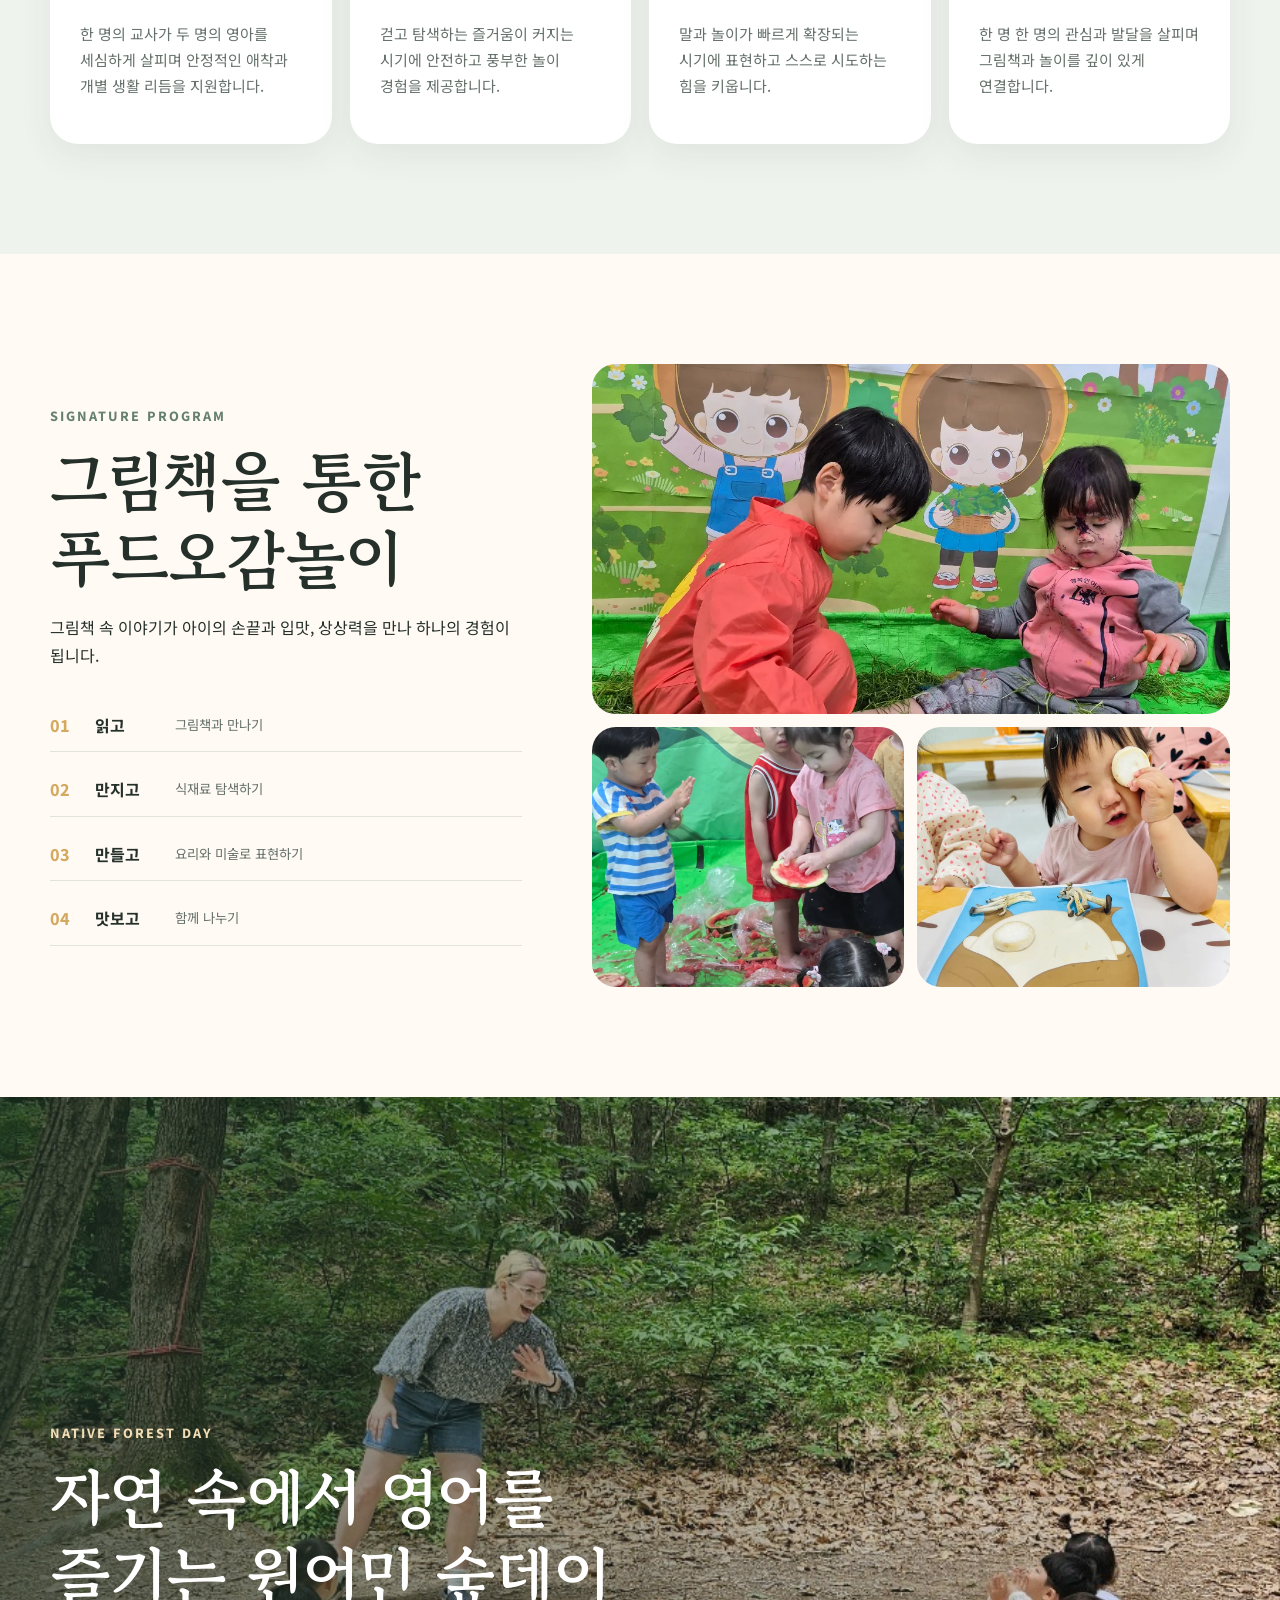
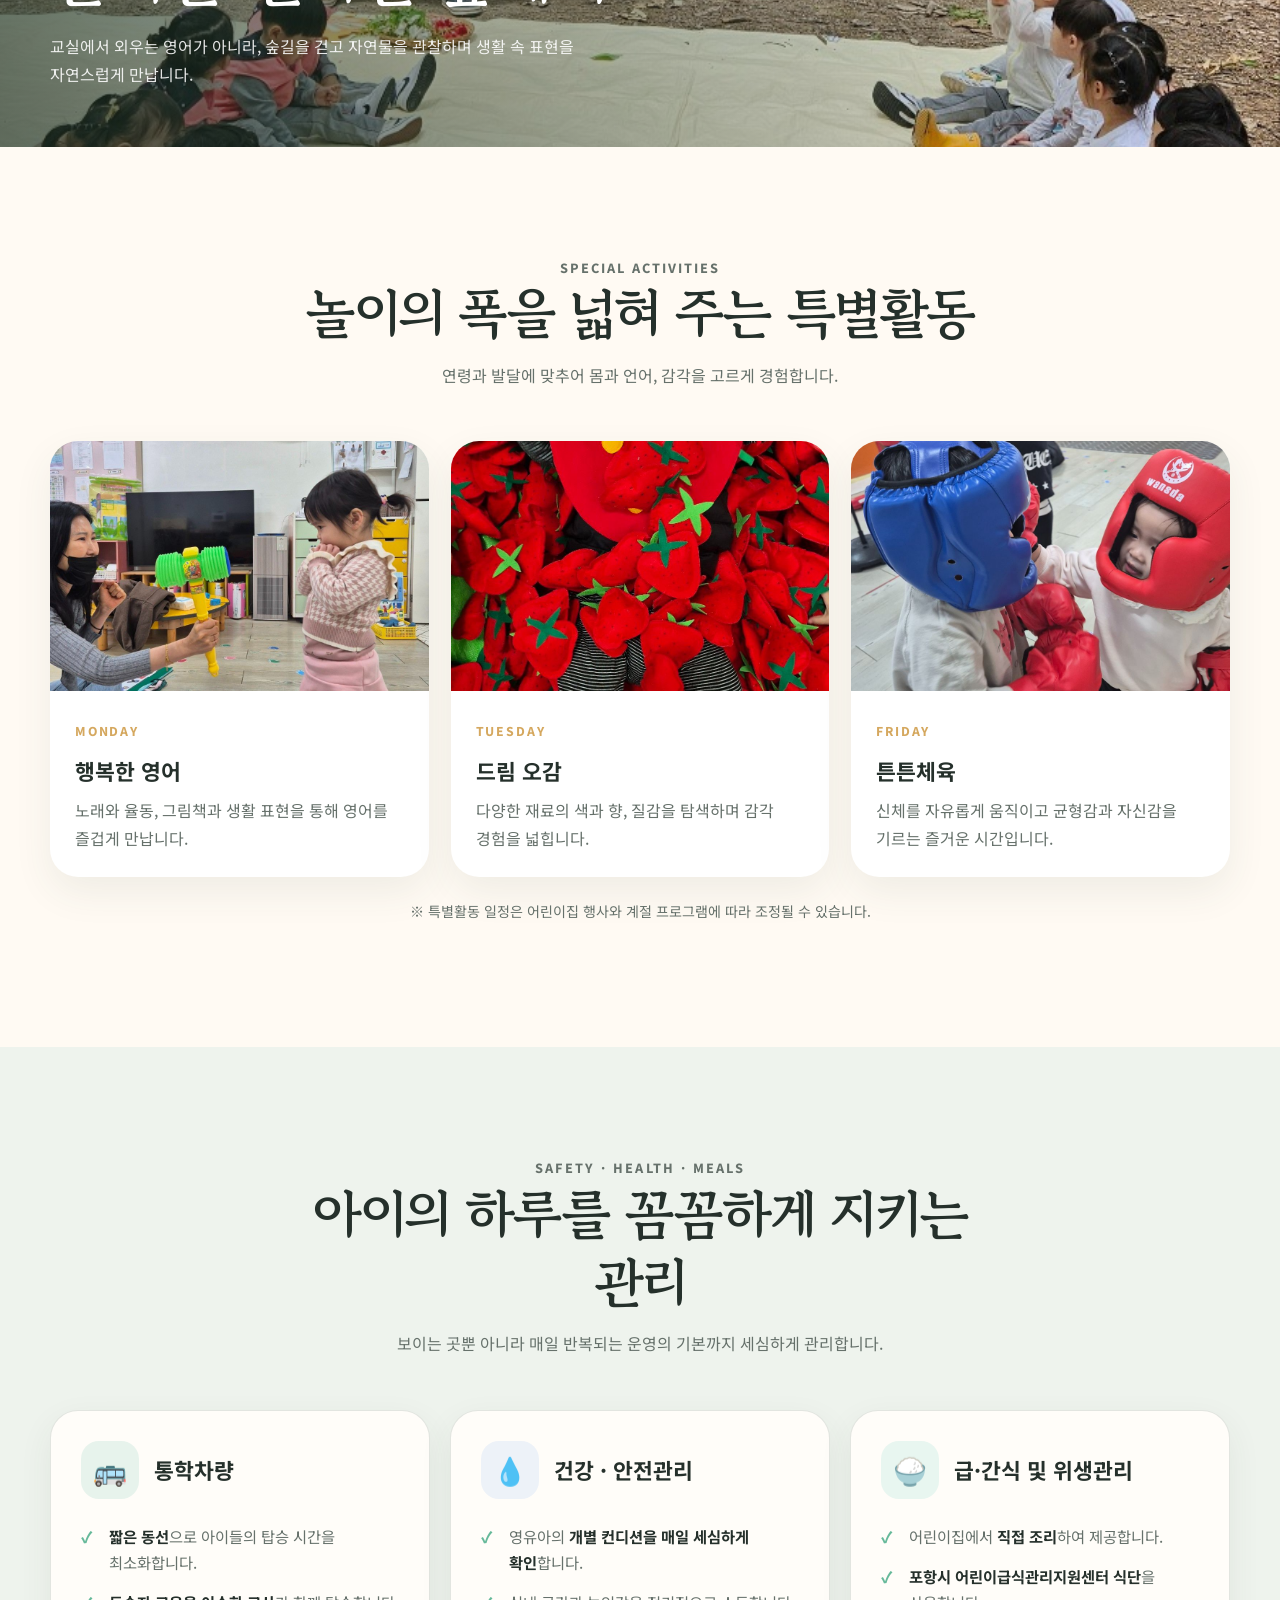
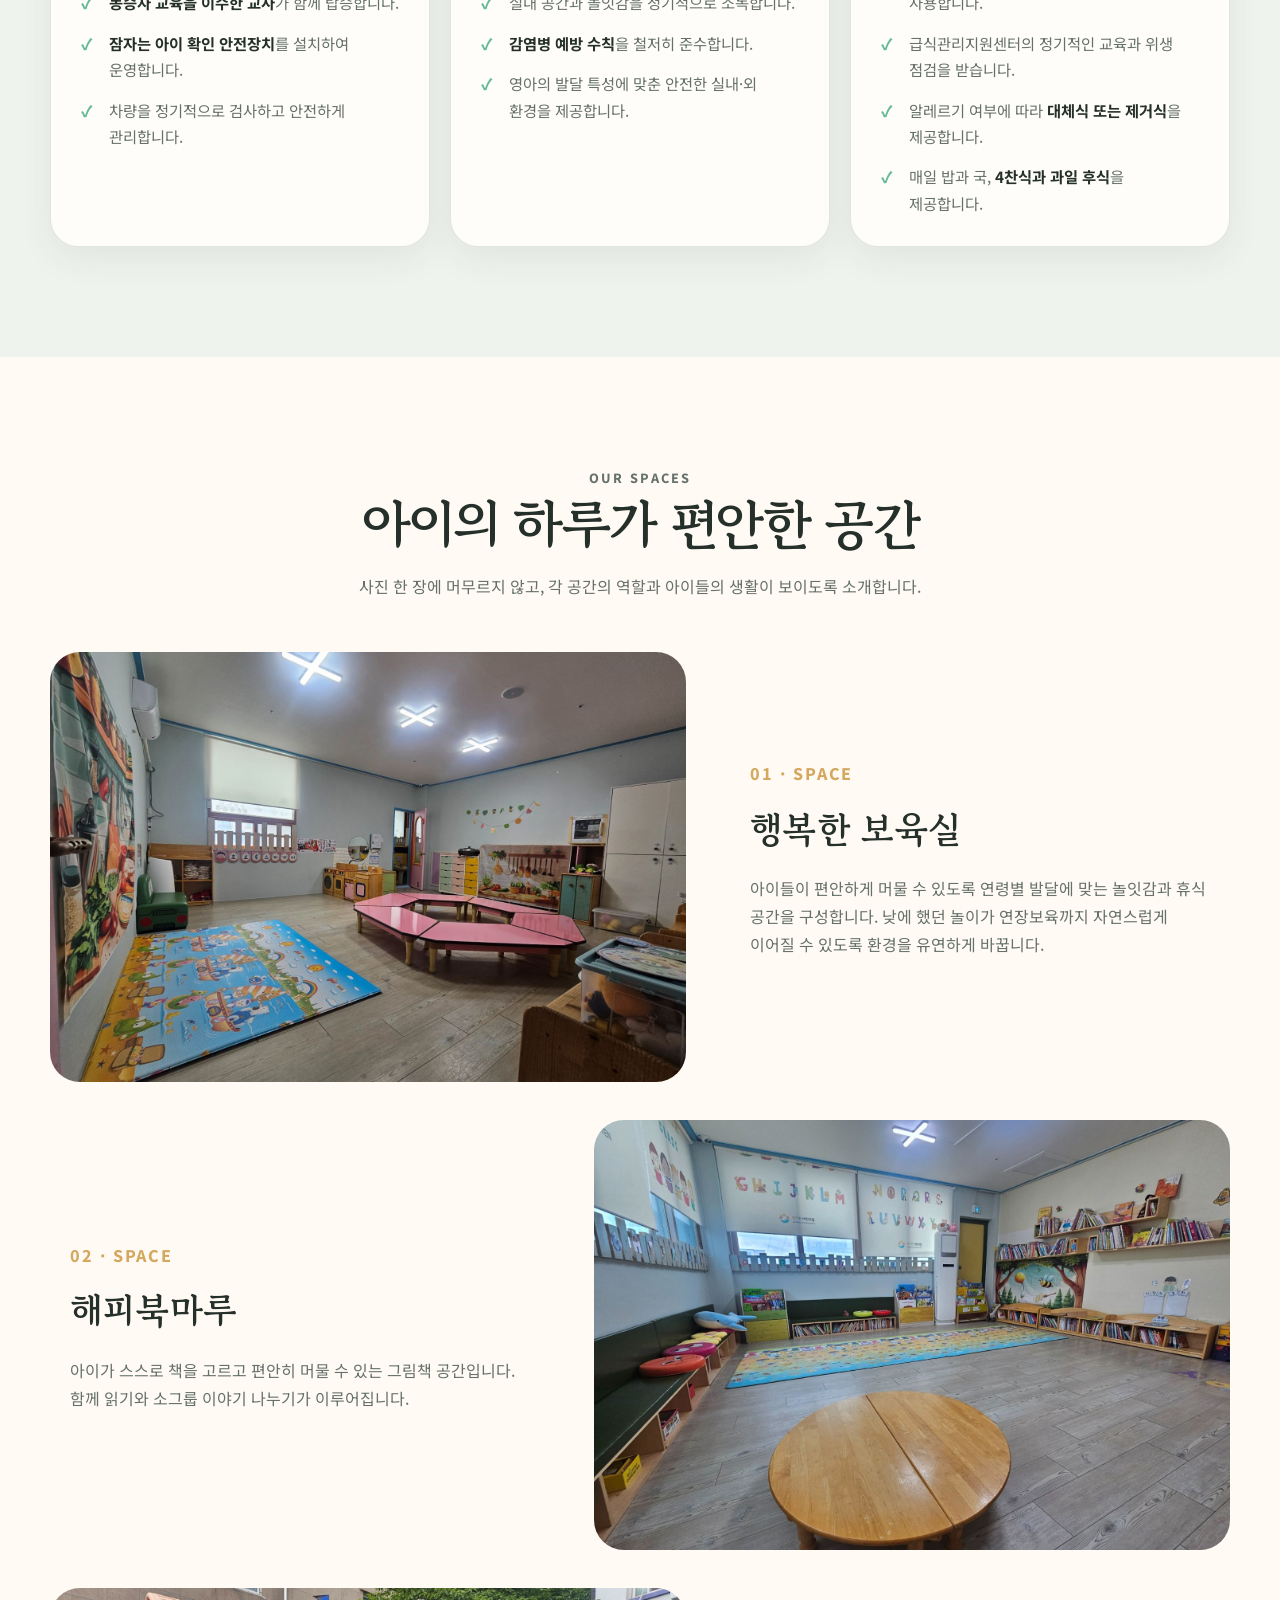
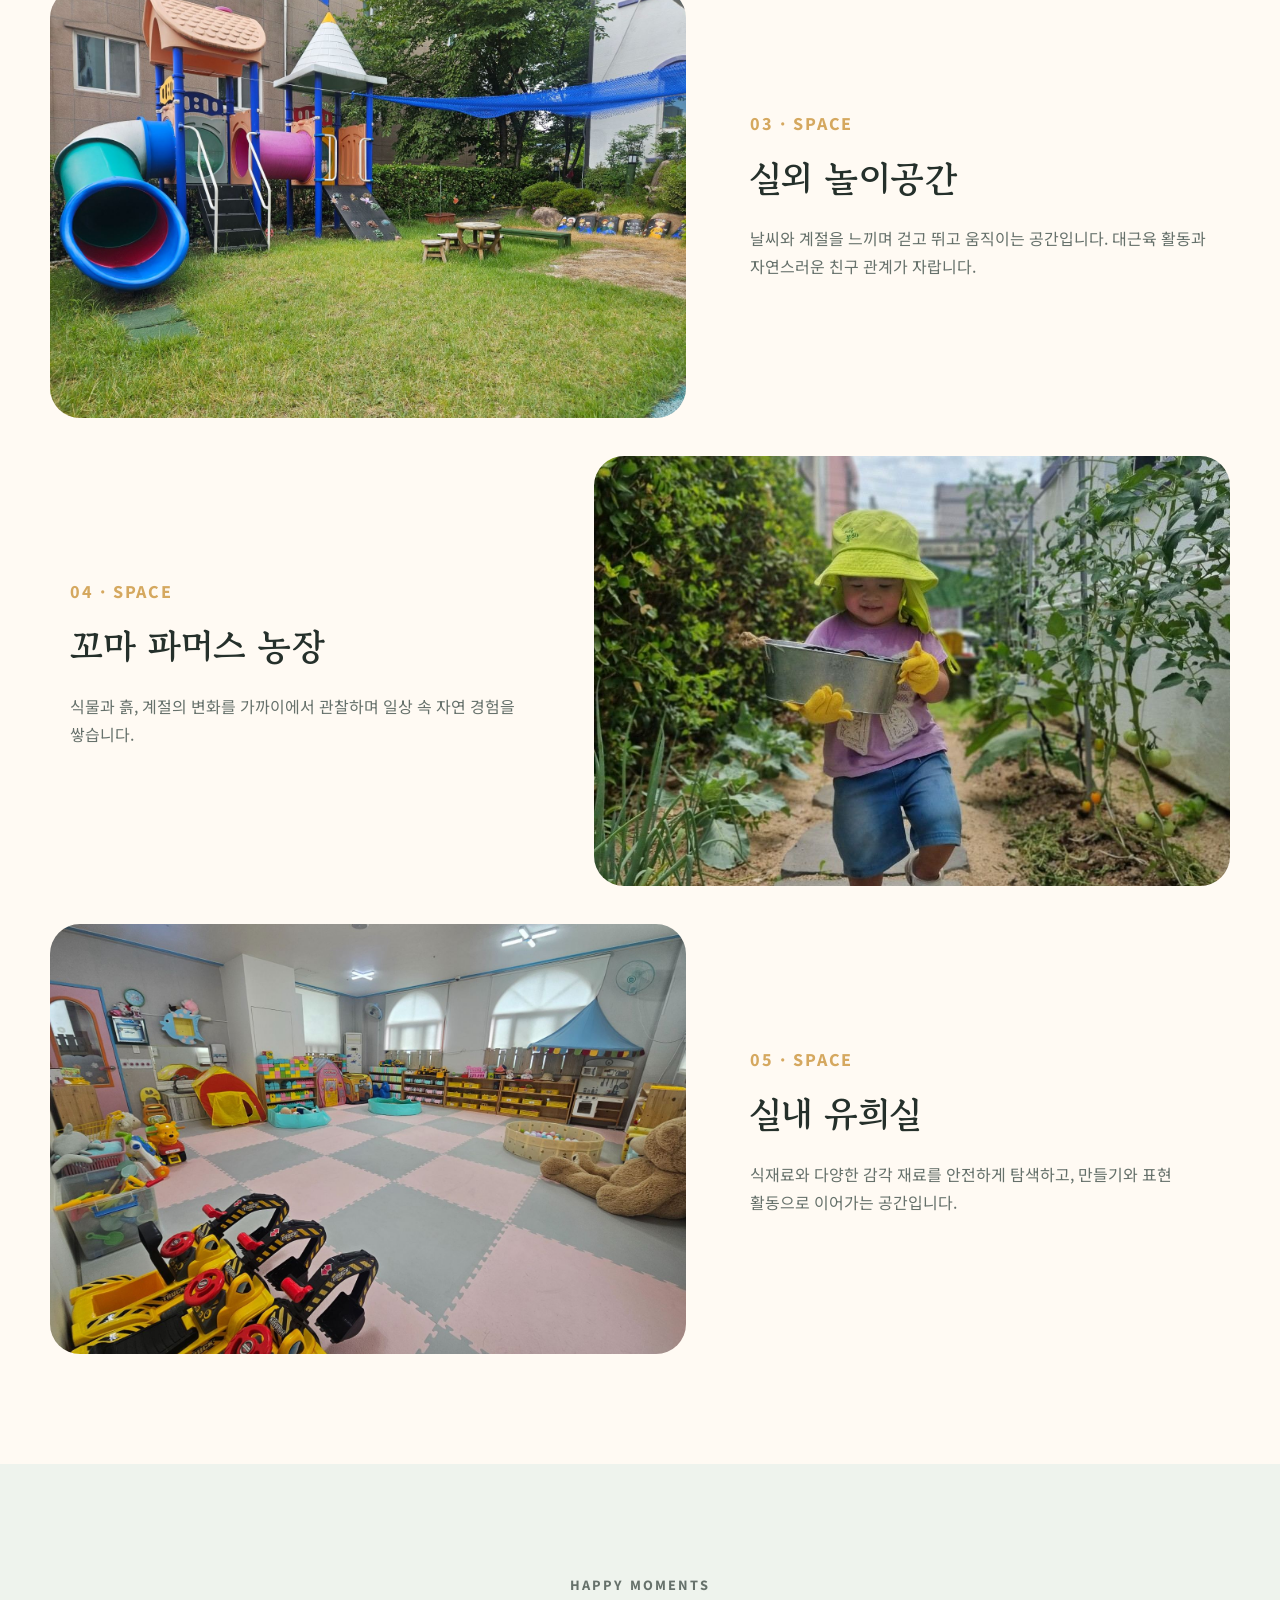
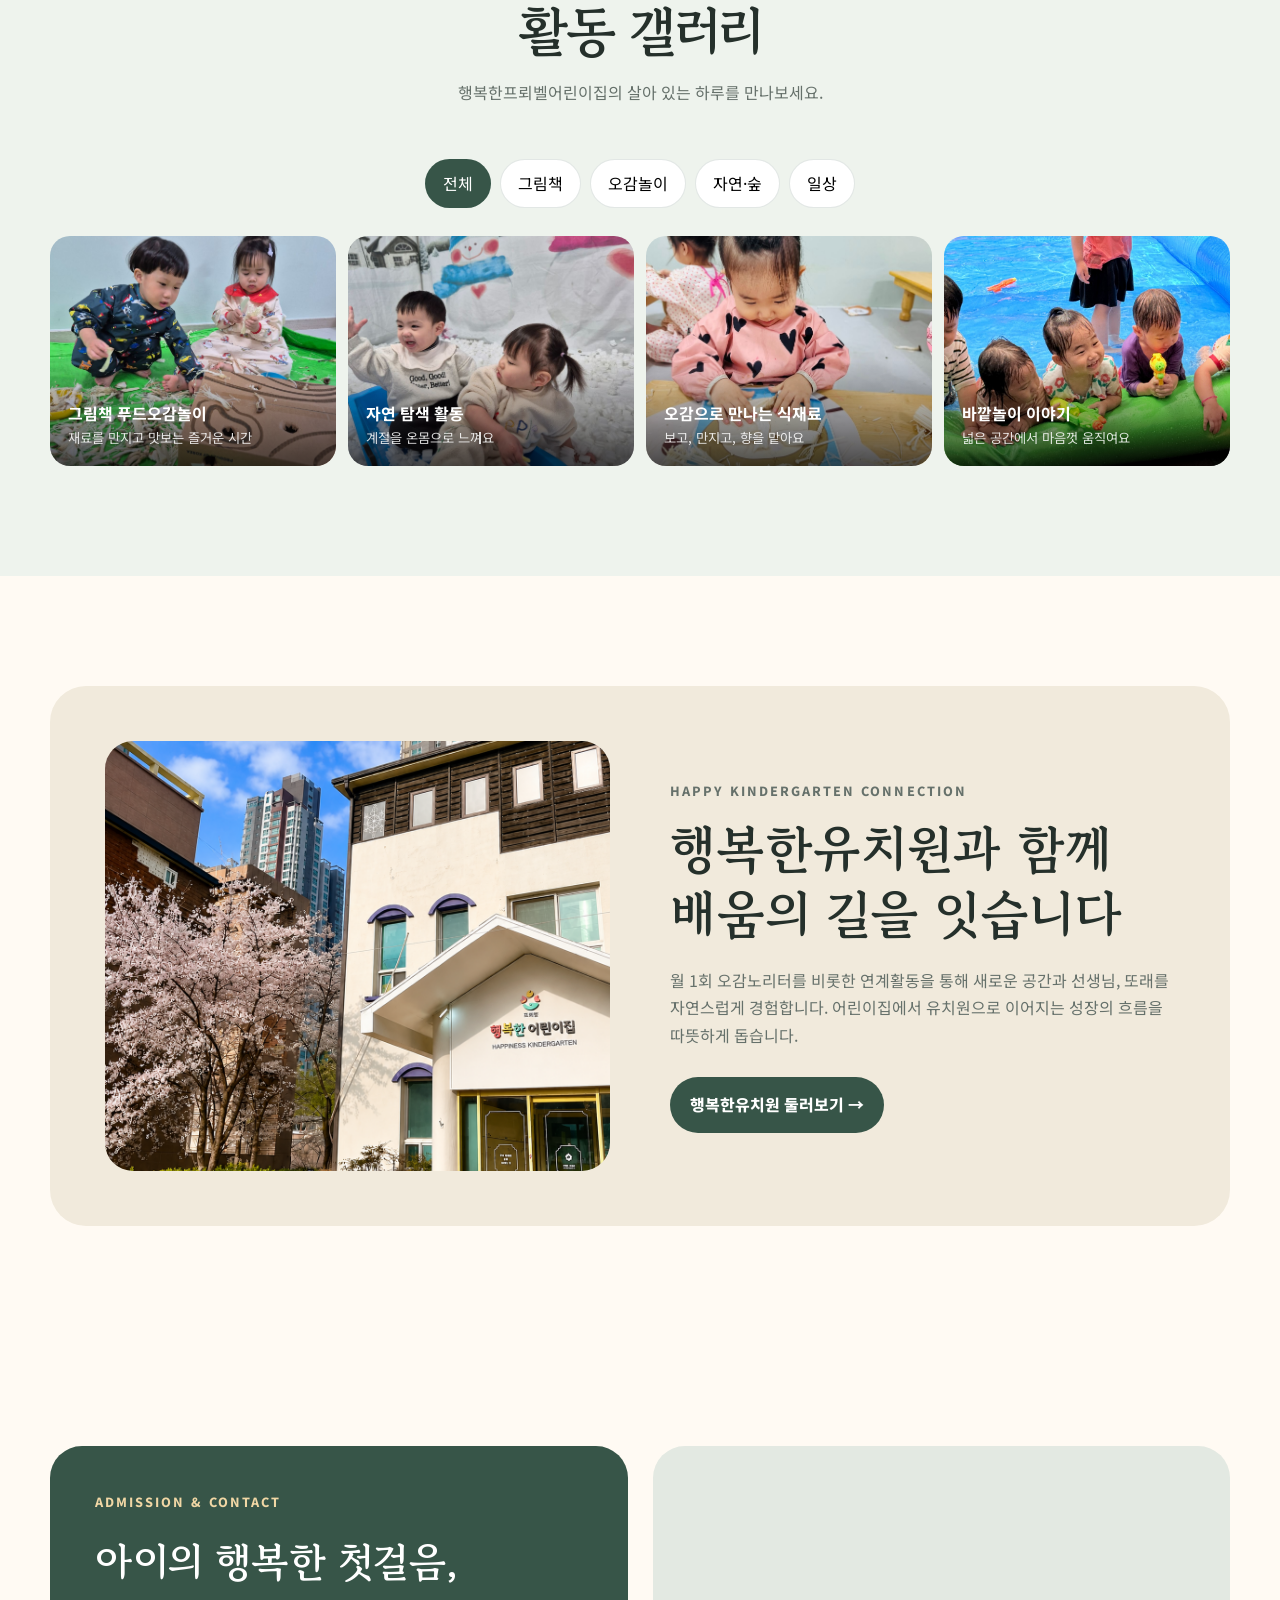
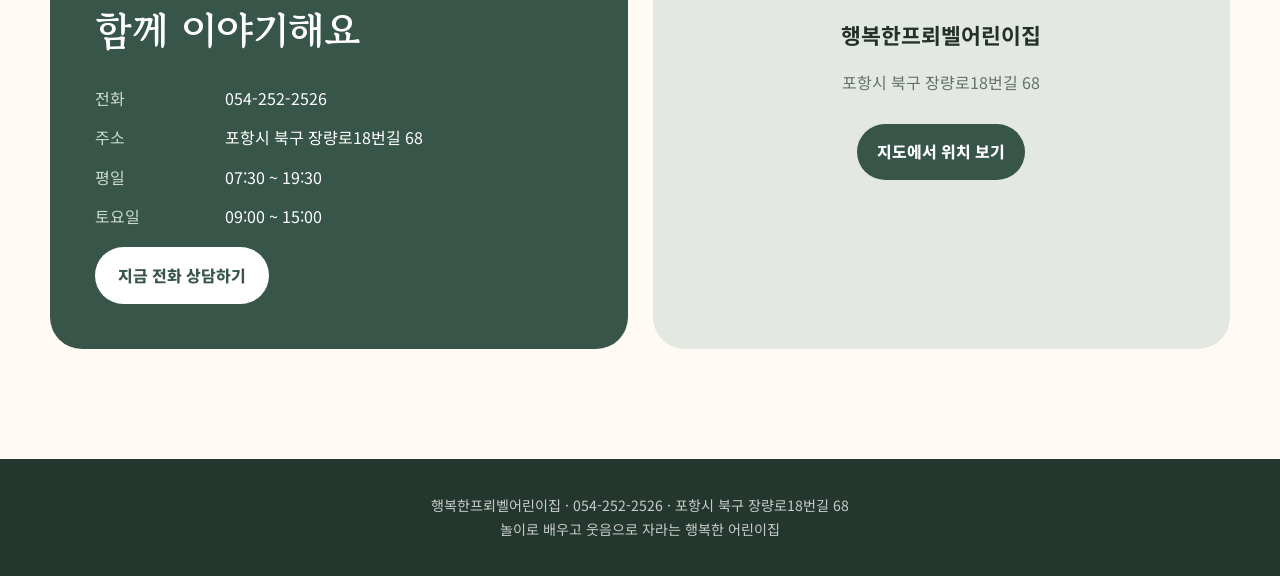
==== commit d9ad8e63: "Add files via upload" ====
--- a/index.html
+++ b/index.html
@@ -85,18 +85,22 @@
 .community-card p{margin:0 0 22px;color:var(--muted);font-size:.94rem}
 .community-button{display:inline-flex;align-items:center;justify-content:center;margin-top:auto;padding:12px 17px;border-radius:999px;background:var(--deep);color:#fff;font-weight:800;font-size:.9rem}
 .education-story{background:#fff}
-.education-story-grid{display:grid;grid-template-columns:.8fr 1.2fr;gap:64px;align-items:start}
-.education-story-copy{position:sticky;top:115px}
-.education-story-copy h2{font-family:"Gowun Batang",serif;font-size:clamp(2.2rem,4.5vw,3.7rem);line-height:1.25;margin:0 0 20px}
-.education-story-copy p{color:var(--muted)}
-.education-cards{display:grid;grid-template-columns:1fr 1fr;gap:18px}
-.education-card{padding:28px;border:1px solid var(--line);border-radius:26px;background:var(--cream)}
-.education-card:first-child{grid-column:1/3;background:#eef4ed}
-.education-card b{display:grid;place-items:center;width:48px;height:48px;border-radius:16px;background:#fff;font-size:1.45rem}
-.education-card h3{margin:18px 0 8px;font-size:1.18rem}
-.education-card p{margin:0;color:var(--muted);font-size:.94rem}
-.education-promise{grid-column:1/3;padding:28px;border-radius:26px;background:var(--deep);color:#fff}
-.education-promise h3{margin:0 0 15px;font-family:"Gowun Batang",serif;font-size:1.45rem}
+.education-story-grid{display:block}
+.education-story-copy{max-width:760px;margin:0 auto 48px;text-align:center}
+.education-story-copy h2{font-family:"Gowun Batang",serif;font-size:clamp(2.2rem,4.5vw,3.7rem);line-height:1.25;margin:0 0 18px}
+.education-story-copy p{max-width:650px;margin:0 auto;color:var(--muted)}
+.education-cards{display:grid;grid-template-columns:repeat(4,1fr);gap:16px}
+.education-card{display:flex;min-height:280px;flex-direction:column;padding:28px 25px;border:1px solid var(--line);border-radius:26px;background:var(--cream);transition:transform .25s ease,box-shadow .25s ease}
+.education-card:first-child{background:#eef4ed}
+.education-card:nth-child(2){background:#fff5ee}
+.education-card:nth-child(3){background:#f2f6ed}
+.education-card:nth-child(4){background:#f8f1df}
+.education-card:hover{transform:translateY(-5px);box-shadow:0 16px 38px rgba(49,72,60,.09)}
+.education-card b{display:grid;place-items:center;width:48px;height:48px;border-radius:16px;background:rgba(255,255,255,.82);font-size:1.45rem}
+.education-card h3{margin:20px 0 10px;font-size:1.16rem;line-height:1.45}
+.education-card p{margin:0;color:var(--muted);font-size:.92rem}
+.education-promise{grid-column:1/5;display:grid;grid-template-columns:.65fr 1.35fr;align-items:center;gap:28px;margin-top:8px;padding:30px 34px;border-radius:26px;background:var(--deep);color:#fff}
+.education-promise h3{margin:0;font-family:"Gowun Batang",serif;font-size:1.55rem}
 .education-promise ul{display:grid;grid-template-columns:1fr 1fr;gap:10px 24px;margin:0;padding:0;list-style:none}
 .education-promise li:before{content:"✓";margin-right:9px;color:#f2d196;font-weight:900}
 .directions-section{background:#eef3ed}
@@ -111,15 +115,17 @@
 .mobile-quick{display:none}
 @media(max-width:1040px){
  .community-grid{grid-template-columns:1fr 1fr}
- .education-story-grid{grid-template-columns:1fr;gap:36px}
- .education-story-copy{position:static}
+ .education-cards{grid-template-columns:1fr 1fr}
+ .education-promise{grid-column:1/3}
 }
 @media(max-width:680px){
  body{padding-bottom:72px}
  .community-grid,.education-cards,.directions-card{grid-template-columns:1fr}
  .community-card{min-height:0;padding:24px}
  .community-card p{margin-bottom:18px}
- .education-card:first-child,.education-promise{grid-column:auto}
+ .education-story-copy{margin-bottom:32px;text-align:left}
+ .education-card{min-height:0}
+ .education-promise{grid-column:auto;grid-template-columns:1fr;padding:28px 24px}
  .education-promise ul{grid-template-columns:1fr}
  .directions-copy{padding:34px 26px}
  .directions-map{min-height:300px;padding:30px 22px}
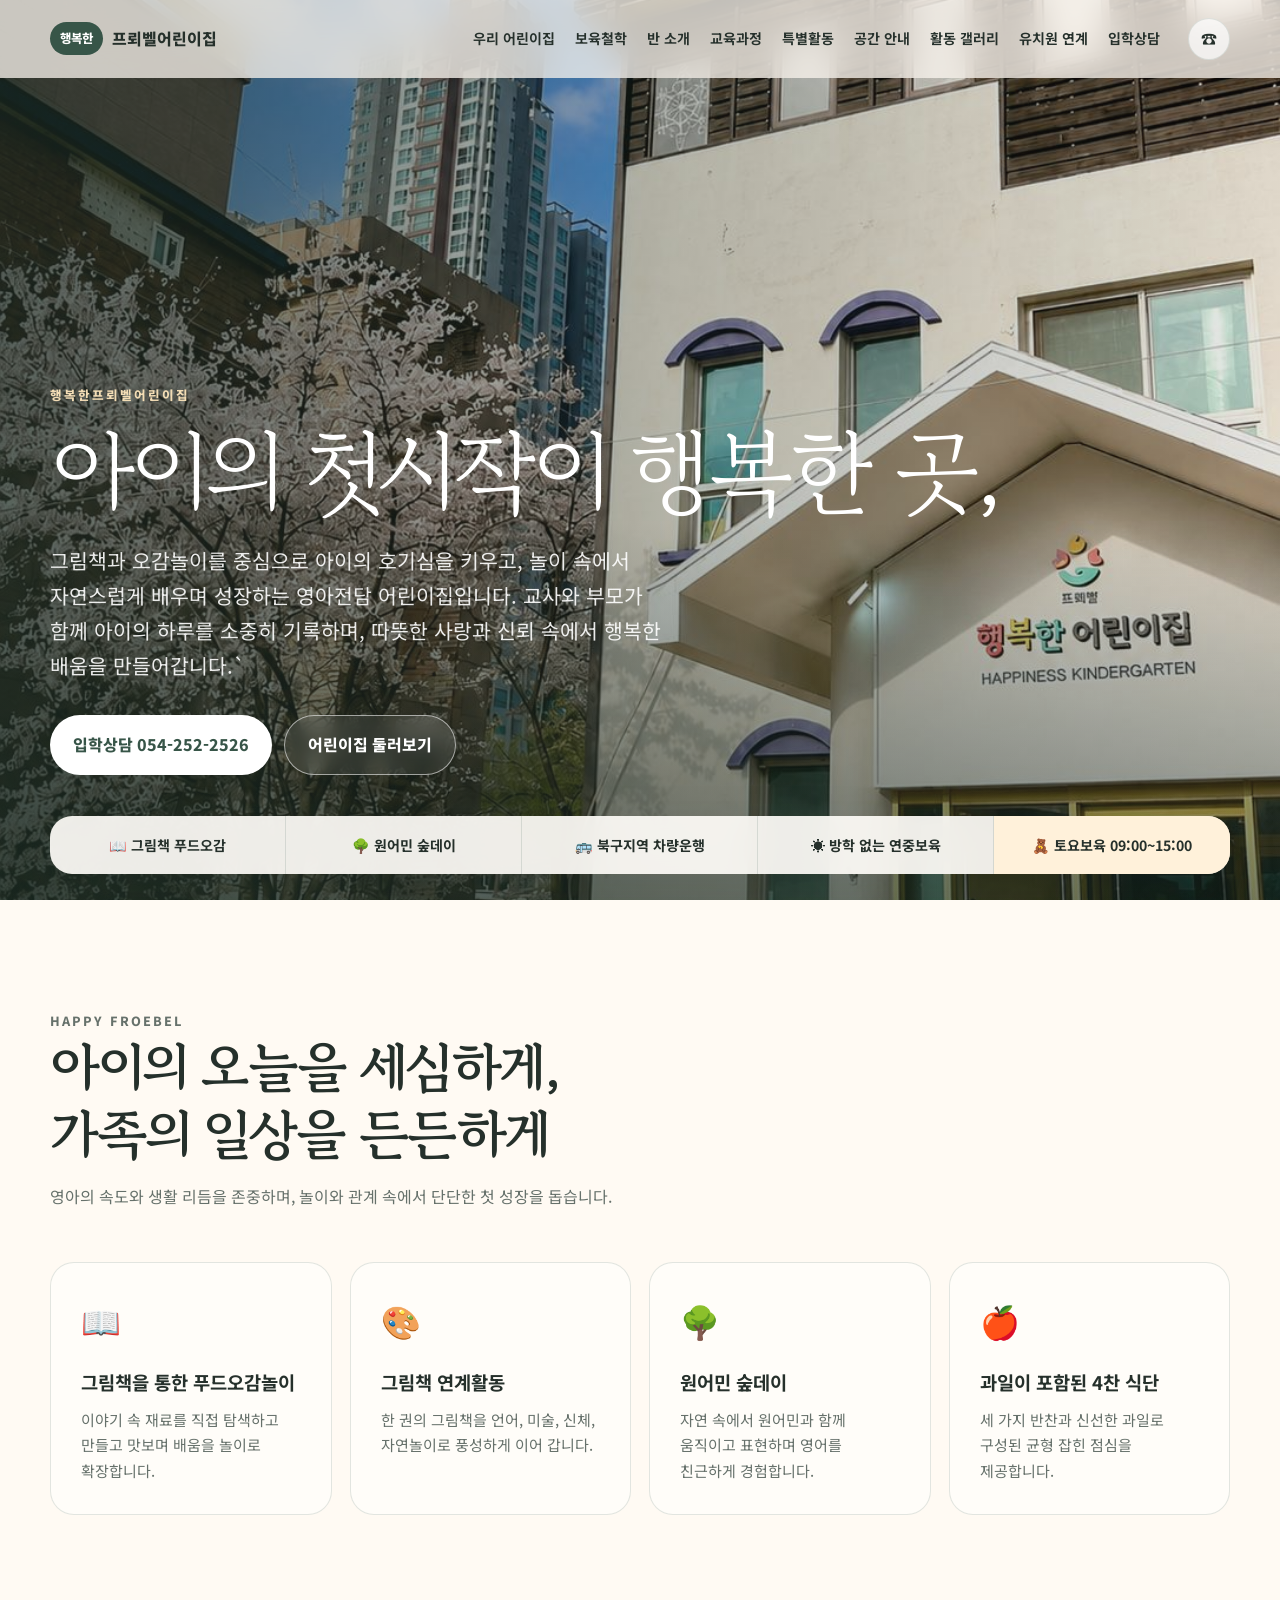
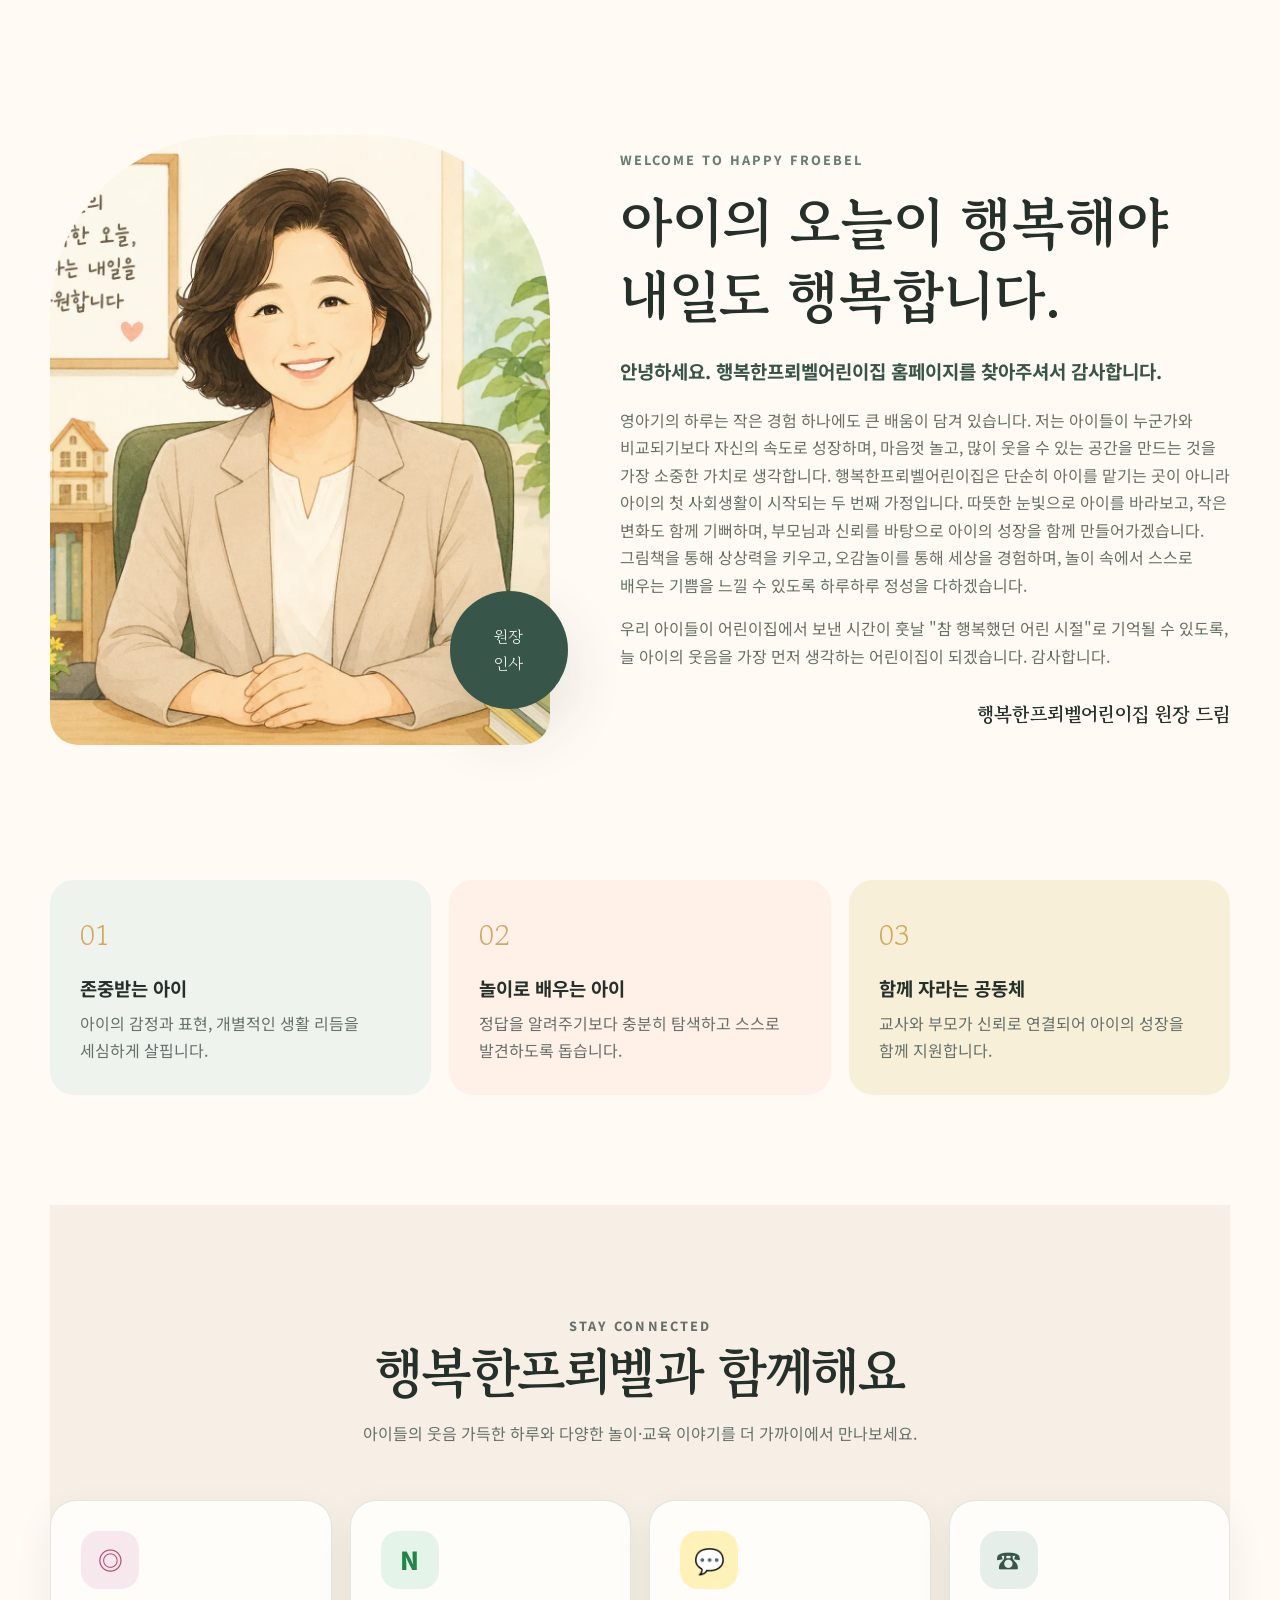
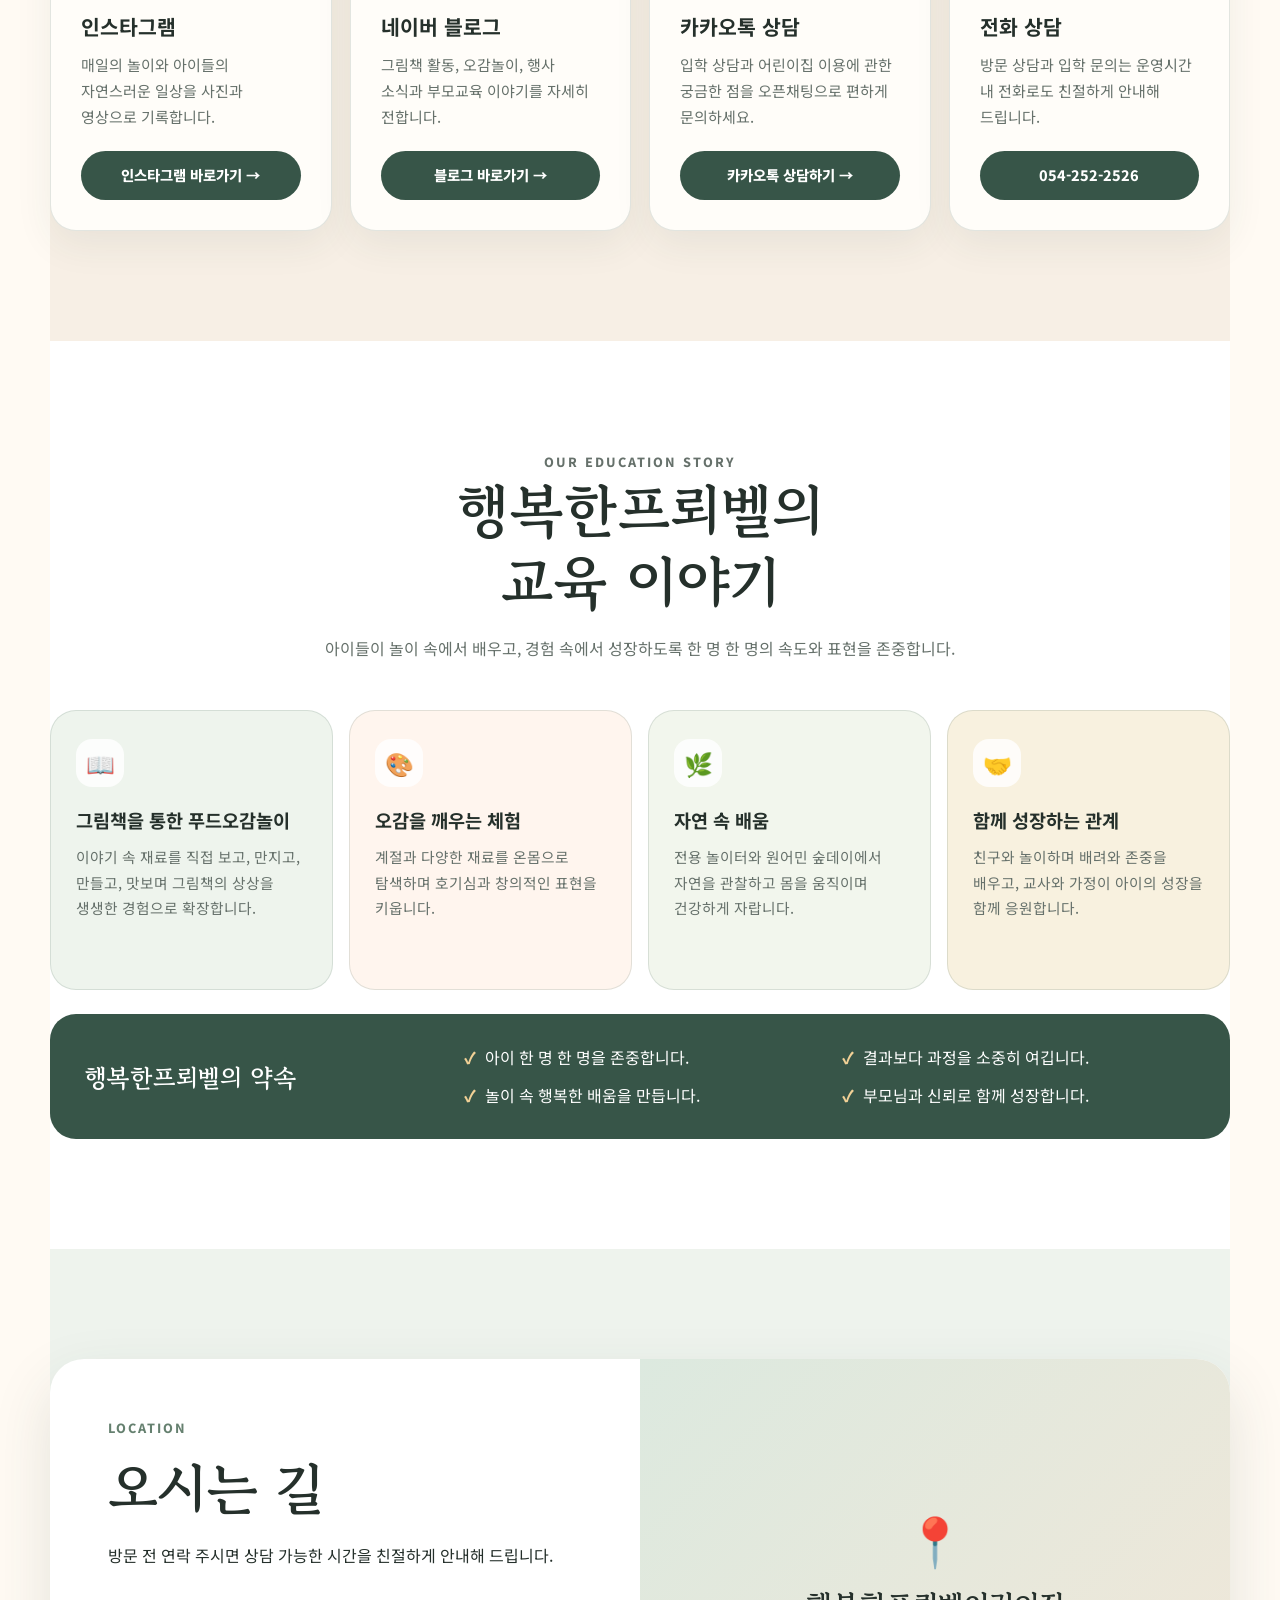
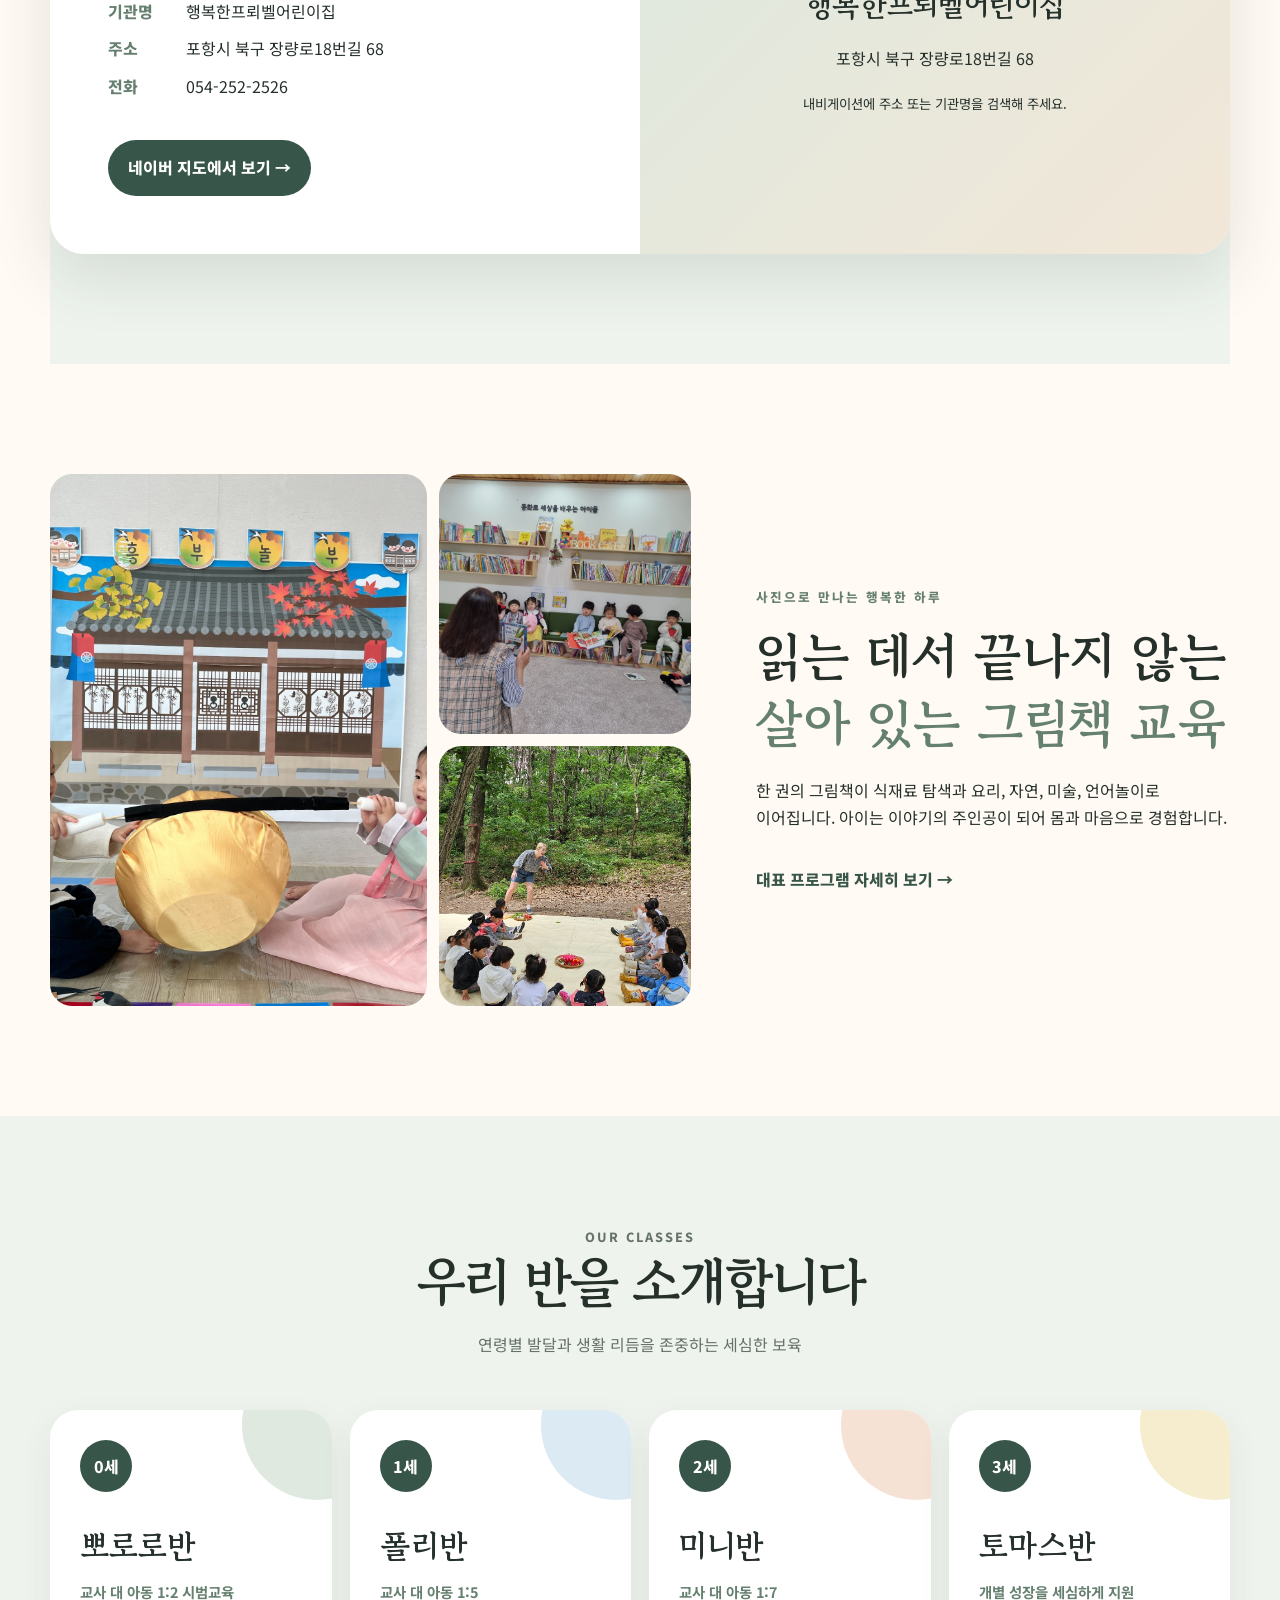
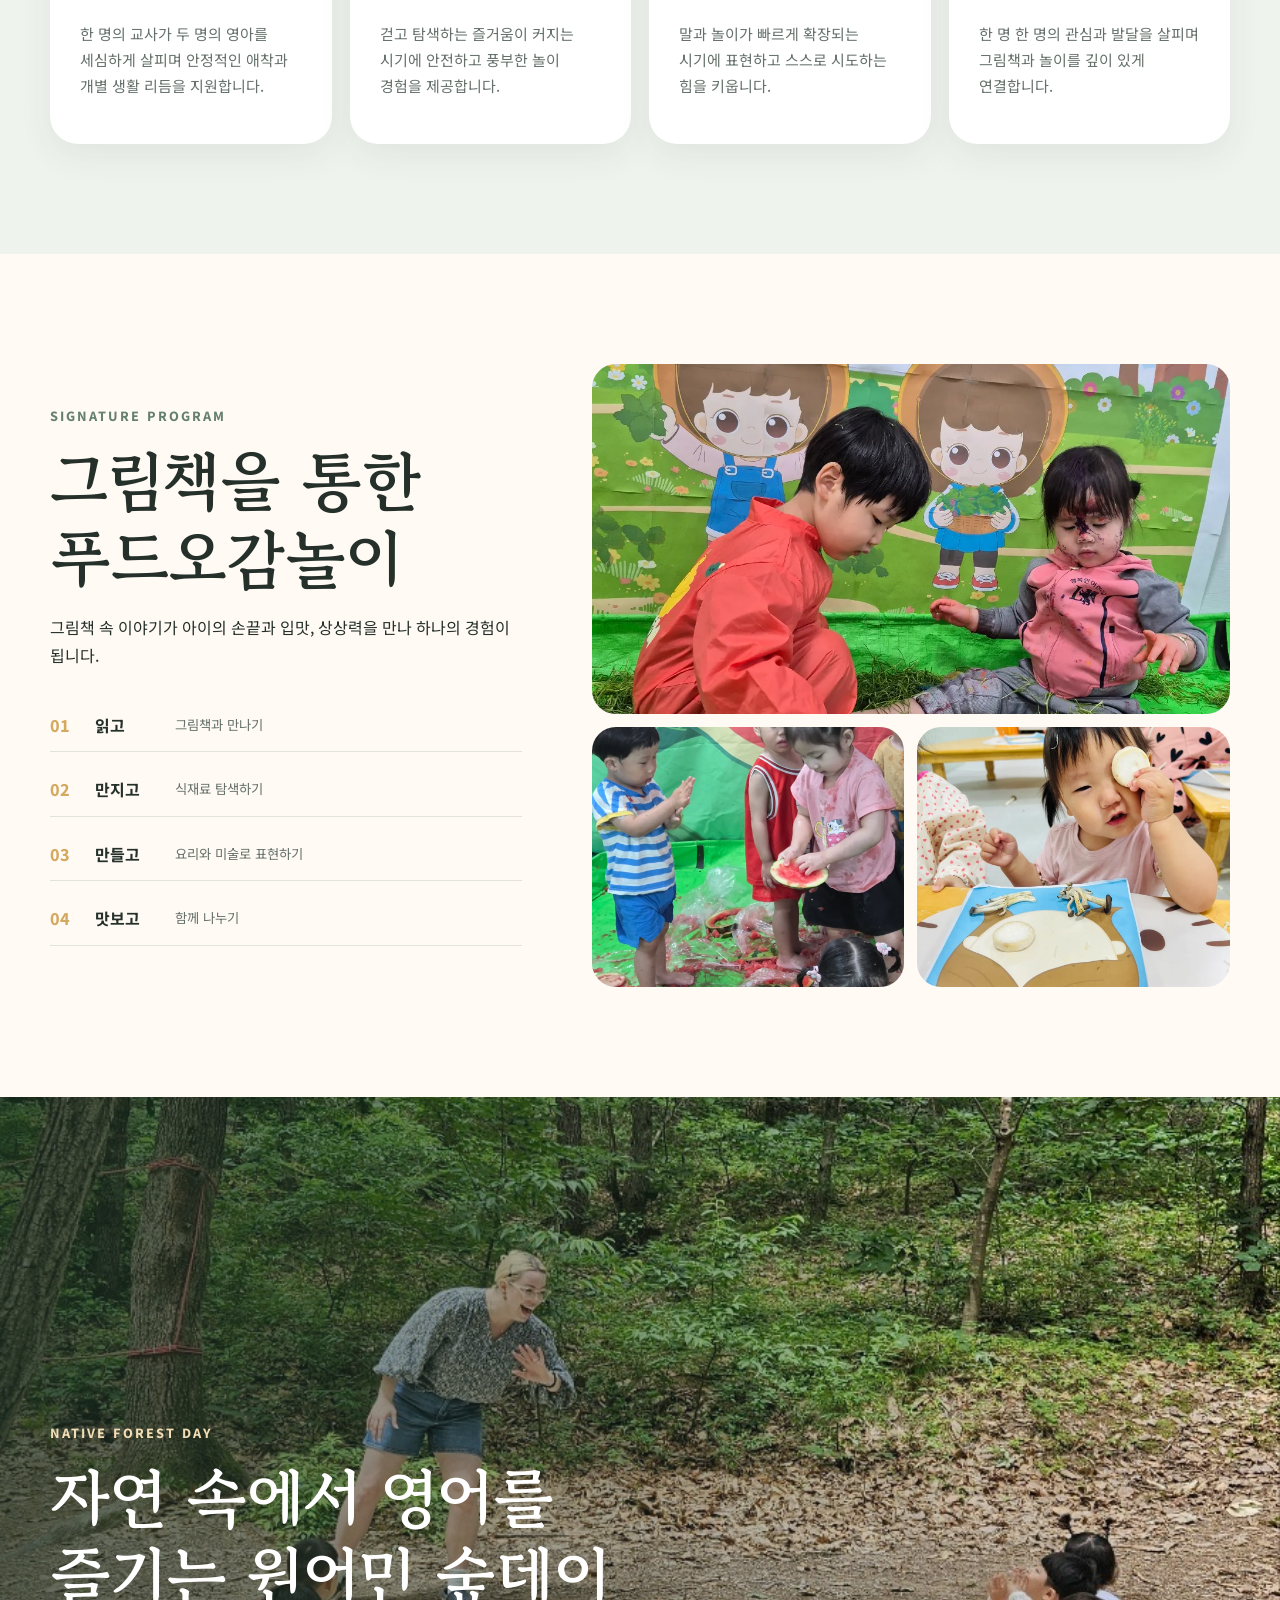
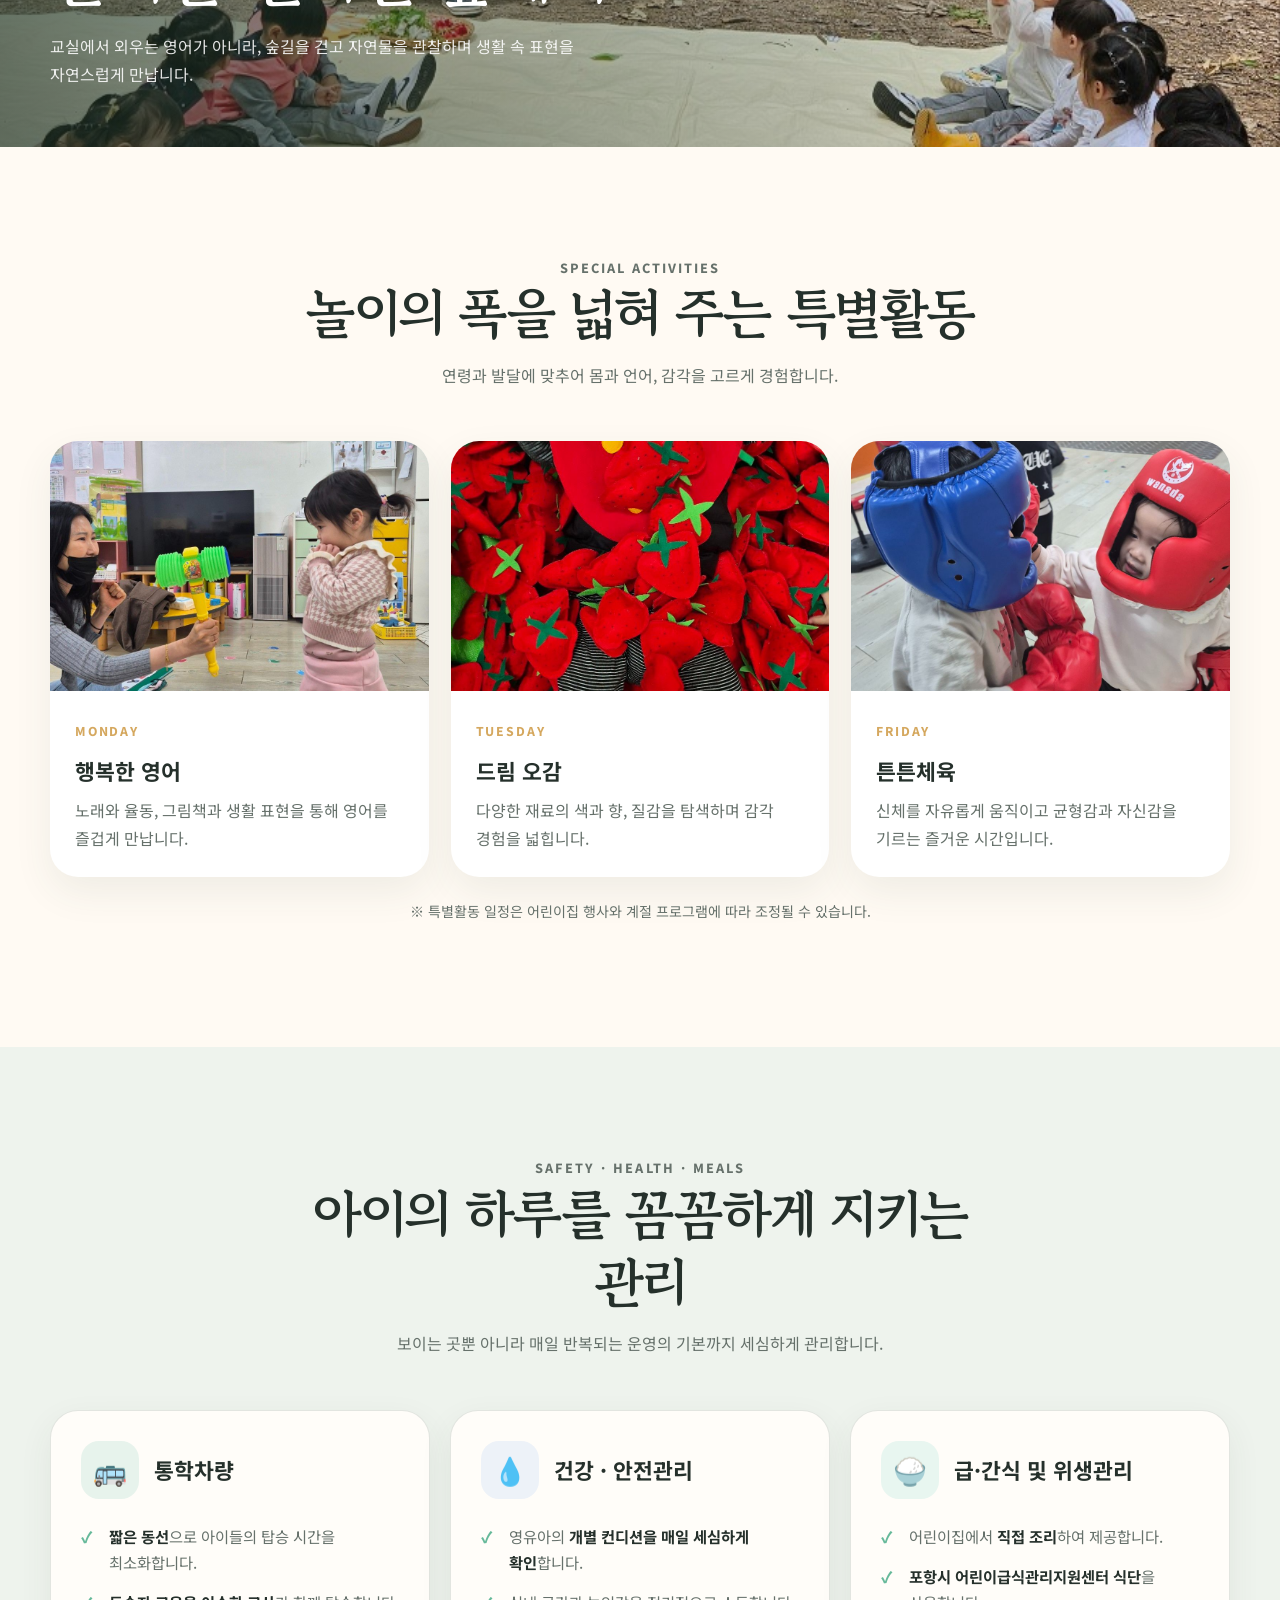
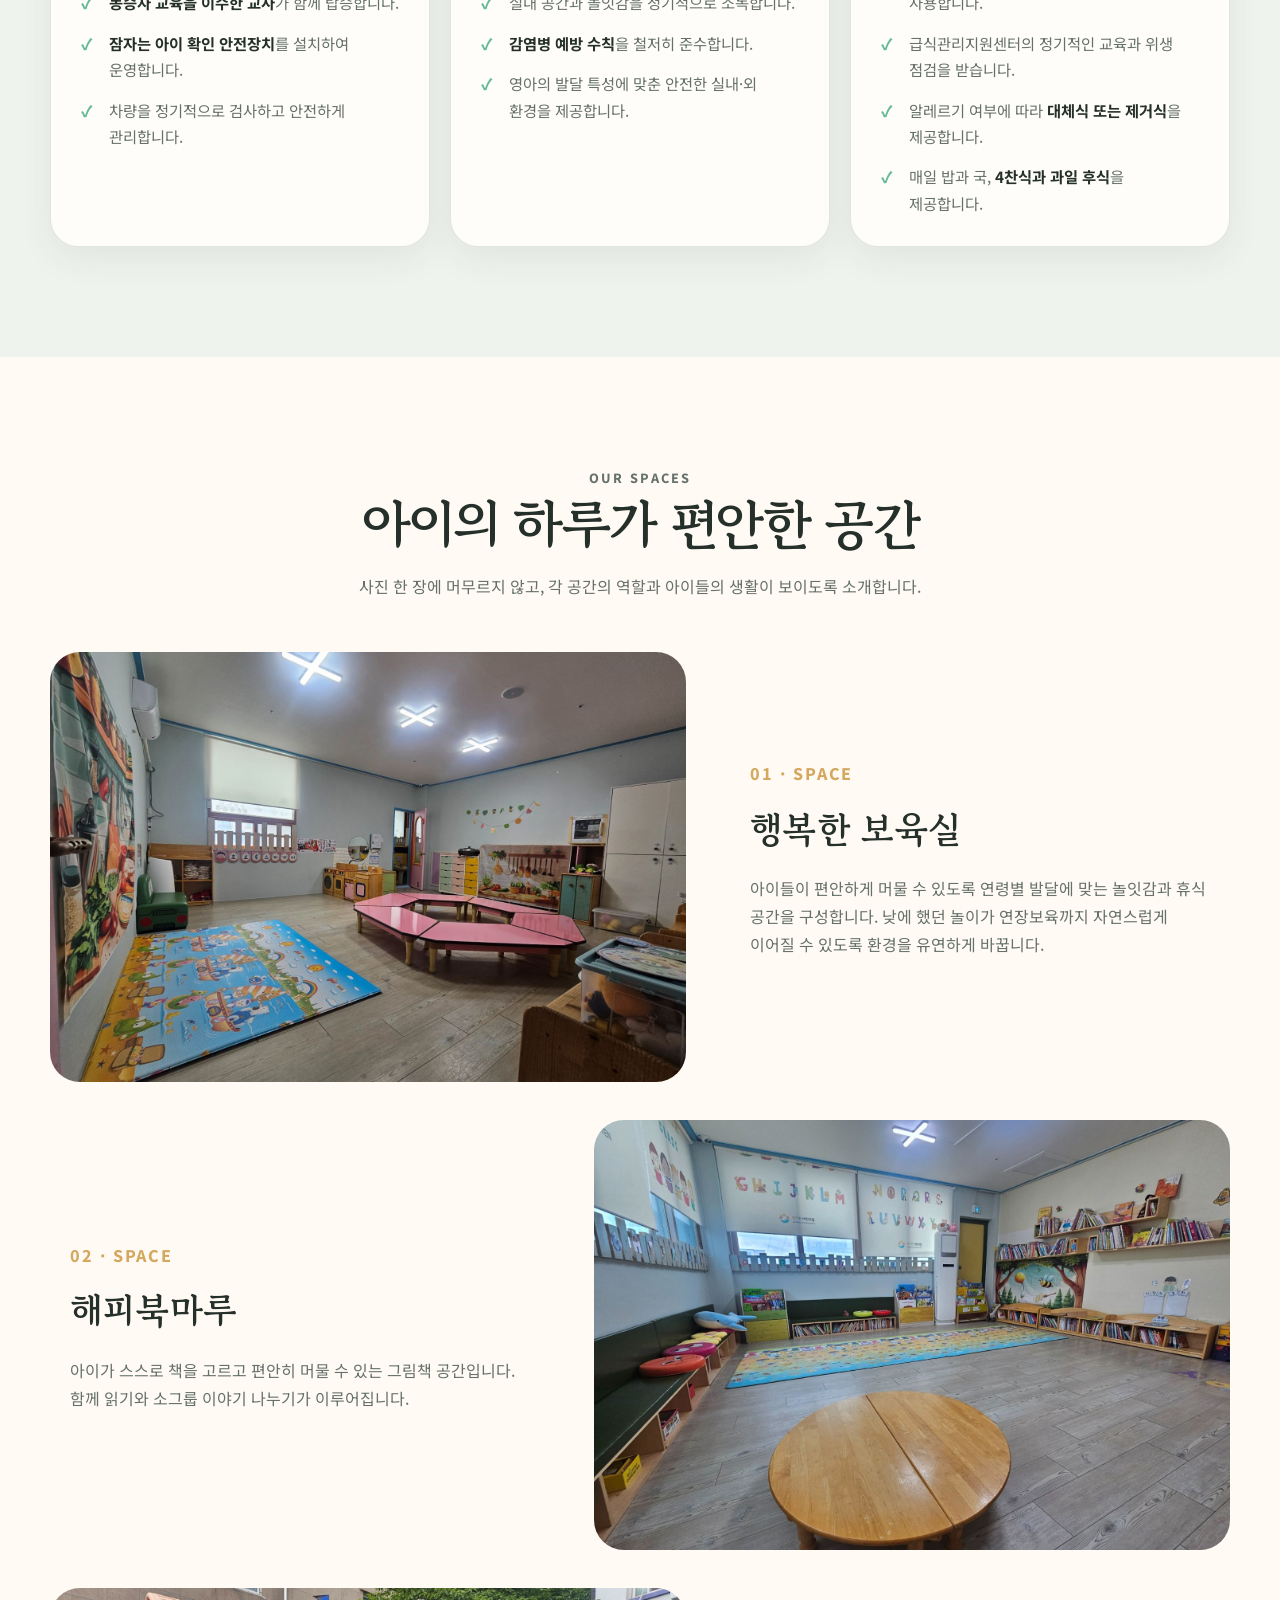
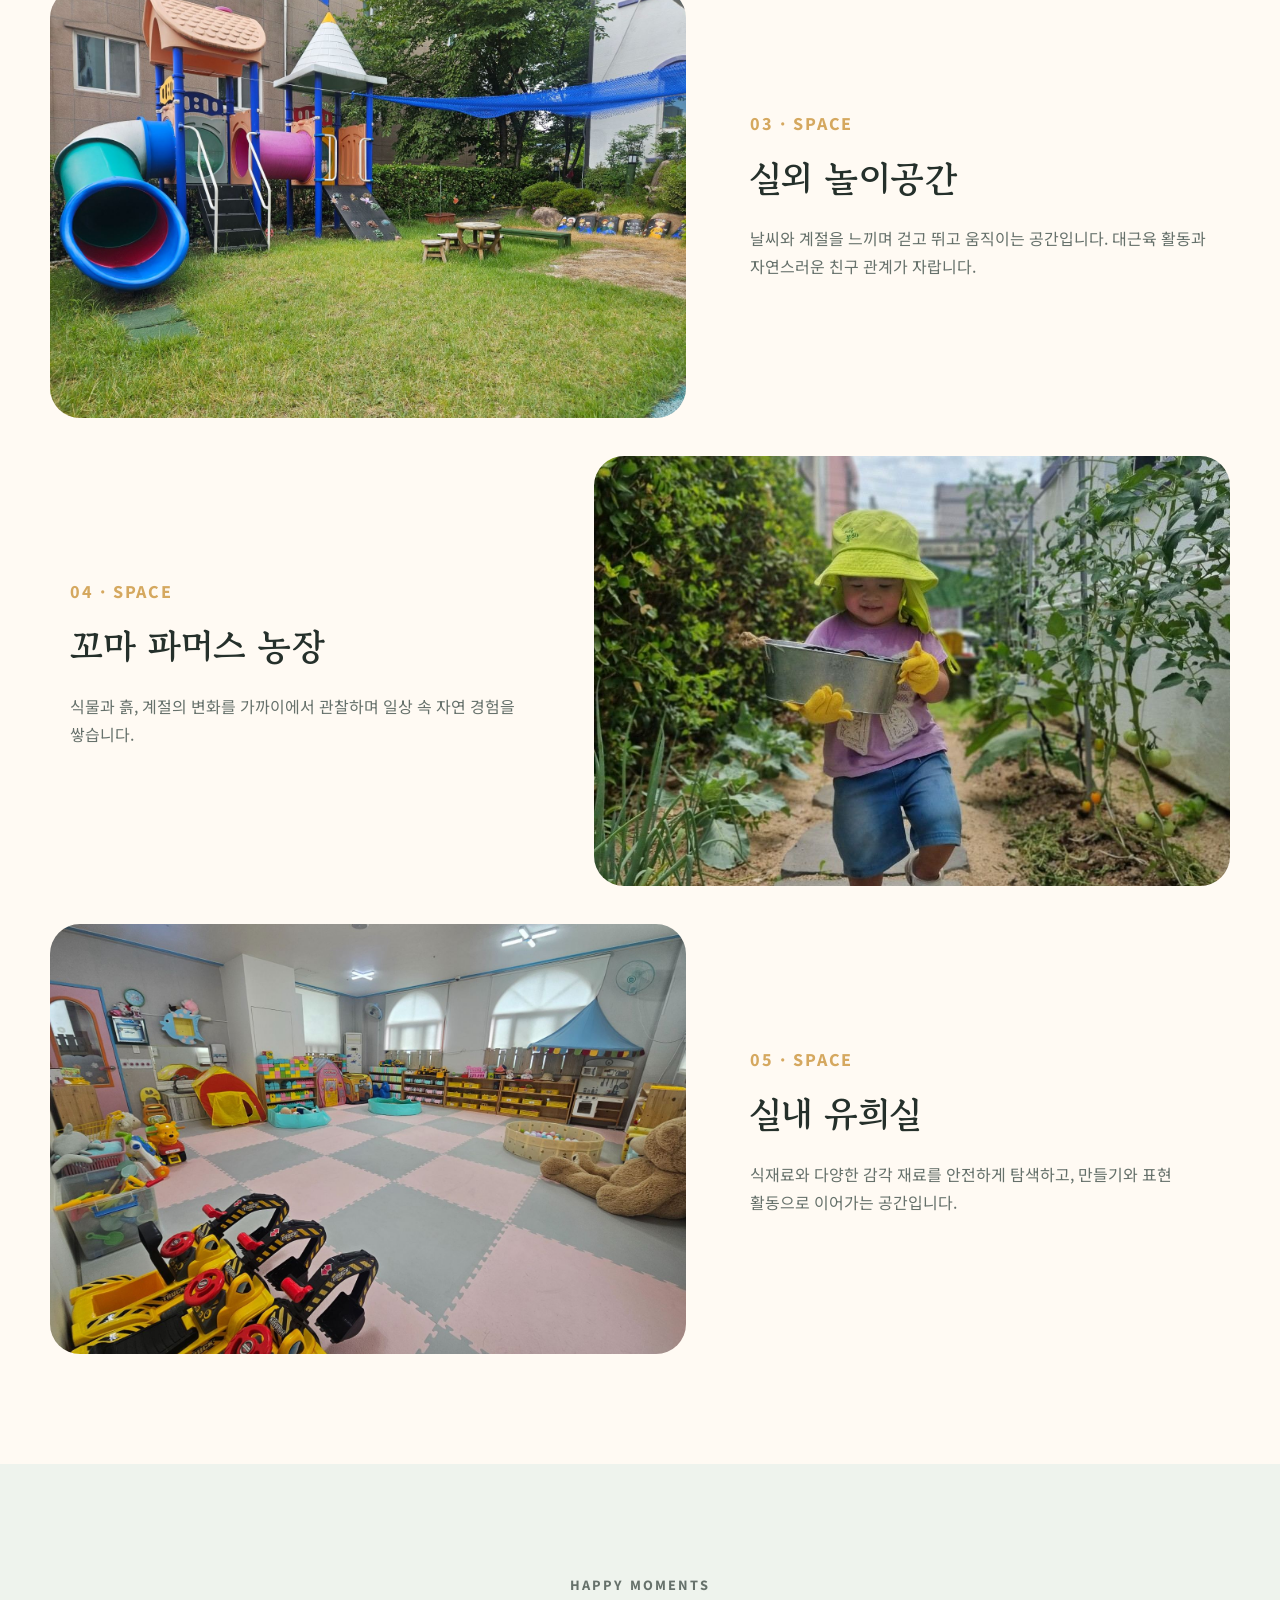
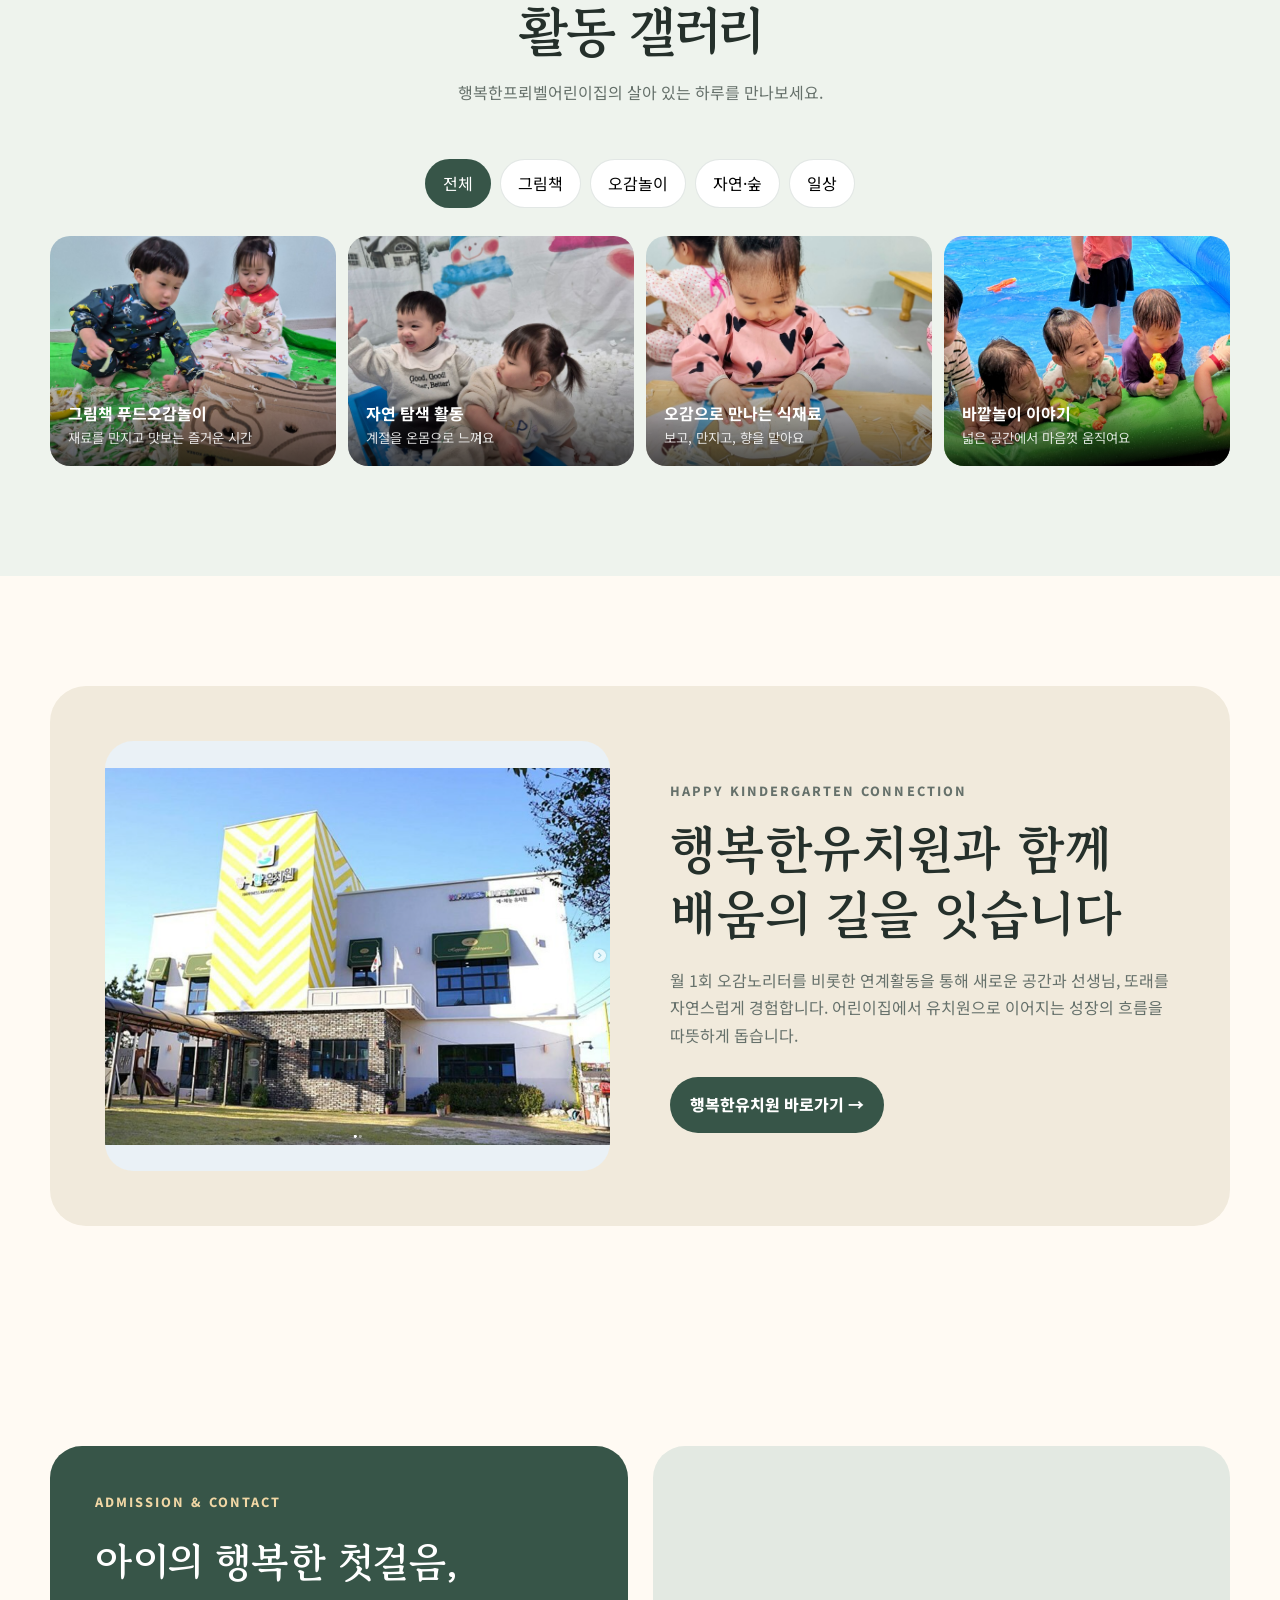
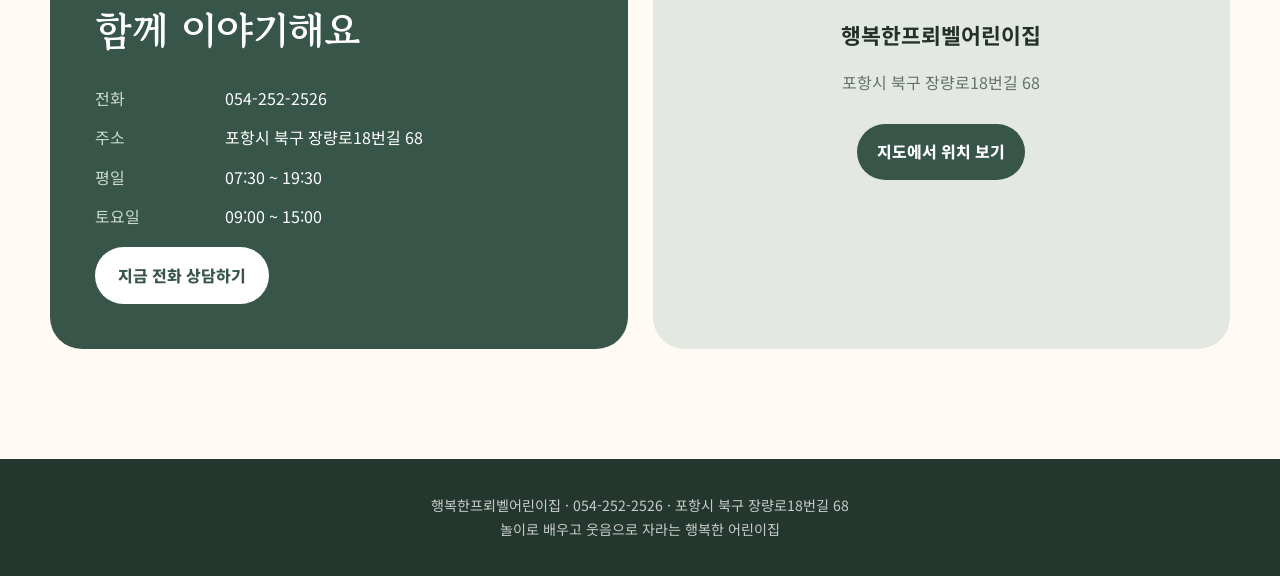
==== commit 94432af0: "Add files via upload" ====
--- a/index.html
+++ b/index.html
@@ -42,7 +42,7 @@
 
 .gallery-filter{display:flex;justify-content:center;gap:9px;flex-wrap:wrap;margin-bottom:28px}.filter-btn{border:1px solid var(--line);background:white;padding:10px 17px;border-radius:999px;cursor:pointer}.filter-btn.active{background:var(--deep);color:white}.gallery{display:grid;grid-template-columns:repeat(4,1fr);grid-auto-rows:230px;gap:12px}.gallery figure{margin:0;position:relative;overflow:hidden;border-radius:20px;cursor:pointer}.gallery figure:nth-child(1),.gallery figure:nth-child(6){grid-column:span 2;grid-row:span 2}.gallery img{height:100%;transition:.45s}.gallery figure:hover img{transform:scale(1.05)}.gallery figcaption{position:absolute;inset:auto 0 0;padding:40px 18px 16px;color:#fff;background:linear-gradient(transparent,rgba(0,0,0,.65));font-weight:700}.gallery figure.hide{display:none}
 
-.kindergarten{display:grid;grid-template-columns:1fr 1fr;gap:60px;align-items:center;background:#f1eadc;border-radius:36px;padding:55px}.kindergarten img{height:430px;border-radius:28px}.kindergarten h2{font-family:"Gowun Batang",serif;font-size:clamp(2.1rem,4vw,3.5rem);line-height:1.28;margin:0 0 20px}.kindergarten p{color:var(--muted)}.link-pill{display:inline-flex;background:var(--deep);color:#fff;border-radius:999px;padding:14px 20px;font-weight:800;margin-top:12px}
+.kindergarten{display:grid;grid-template-columns:1fr 1fr;gap:60px;align-items:center;background:#f1eadc;border-radius:36px;padding:55px}.kindergarten img{height:430px;border-radius:28px;object-fit:contain;background:#eaf1f6}.kindergarten h2{font-family:"Gowun Batang",serif;font-size:clamp(2.1rem,4vw,3.5rem);line-height:1.28;margin:0 0 20px}.kindergarten p{color:var(--muted)}.link-pill{display:inline-flex;background:var(--deep);color:#fff;border-radius:999px;padding:14px 20px;font-weight:800;margin-top:12px}
 
 .contact{display:grid;grid-template-columns:1fr 1fr;gap:25px}.contact-card{background:var(--deep);color:#fff;border-radius:32px;padding:45px}.contact-card h2{font-family:"Gowun Batang",serif;font-size:2.5rem;margin:0 0 20px}.contact-card dl{display:grid;grid-template-columns:90px 1fr;gap:12px 0}.contact-card dt{color:#cbd8d1}.map{border-radius:32px;overflow:hidden;min-height:420px;background:#e3e9e2;display:grid;place-items:center;text-align:center;padding:30px}.map strong{font-size:1.35rem}.map p{color:var(--muted)}.footer{padding:34px 20px;background:#24372e;color:rgba(255,255,255,.74);text-align:center;font-size:.88rem}.quick{position:fixed;right:18px;bottom:18px;z-index:70;display:flex;gap:9px}.quick a{padding:13px 17px;background:var(--deep);color:#fff;border-radius:999px;box-shadow:var(--shadow);font-weight:800}.lightbox{position:fixed;inset:0;z-index:120;background:rgba(12,18,15,.9);display:none;align-items:center;justify-content:center;padding:30px}.lightbox.open{display:flex}.lightbox img{max-width:min(1100px,94vw);max-height:86vh;width:auto;border-radius:18px}.lightbox button{position:absolute;right:24px;top:20px;border:0;background:none;color:#fff;font-size:2rem;cursor:pointer}
 
@@ -331,7 +331,7 @@
 </div>
 
 <section id="kindergarten" class="section">
- <div class="kindergarten reveal"><img src="kindergarten/assets/kindergarten.jpg" onerror="this.src='assets/exterior.png'" alt="행복한유치원 연계"><div><p class="eyebrow">HAPPY KINDERGARTEN CONNECTION</p><h2>행복한유치원과 함께<br>배움의 길을 잇습니다</h2><p>월 1회 오감노리터를 비롯한 연계활동을 통해 새로운 공간과 선생님, 또래를 자연스럽게 경험합니다. 어린이집에서 유치원으로 이어지는 성장의 흐름을 따뜻하게 돕습니다.</p><a class="link-pill" href="kindergarten/index.html">행복한유치원 둘러보기 →</a></div></div>
+ <div class="kindergarten reveal"><img src="assets/kindergarten-exterior.png" alt="행복한유치원 전경"><div><p class="eyebrow">HAPPY KINDERGARTEN CONNECTION</p><h2>행복한유치원과 함께<br>배움의 길을 잇습니다</h2><p>월 1회 오감노리터를 비롯한 연계활동을 통해 새로운 공간과 선생님, 또래를 자연스럽게 경험합니다. 어린이집에서 유치원으로 이어지는 성장의 흐름을 따뜻하게 돕습니다.</p><a class="link-pill" href="https://www.instagram.com/pohang_happiness/" target="_blank" rel="noopener noreferrer">행복한유치원 바로가기 →</a></div></div>
 </section>
 
 <section id="contact" class="section contact">
